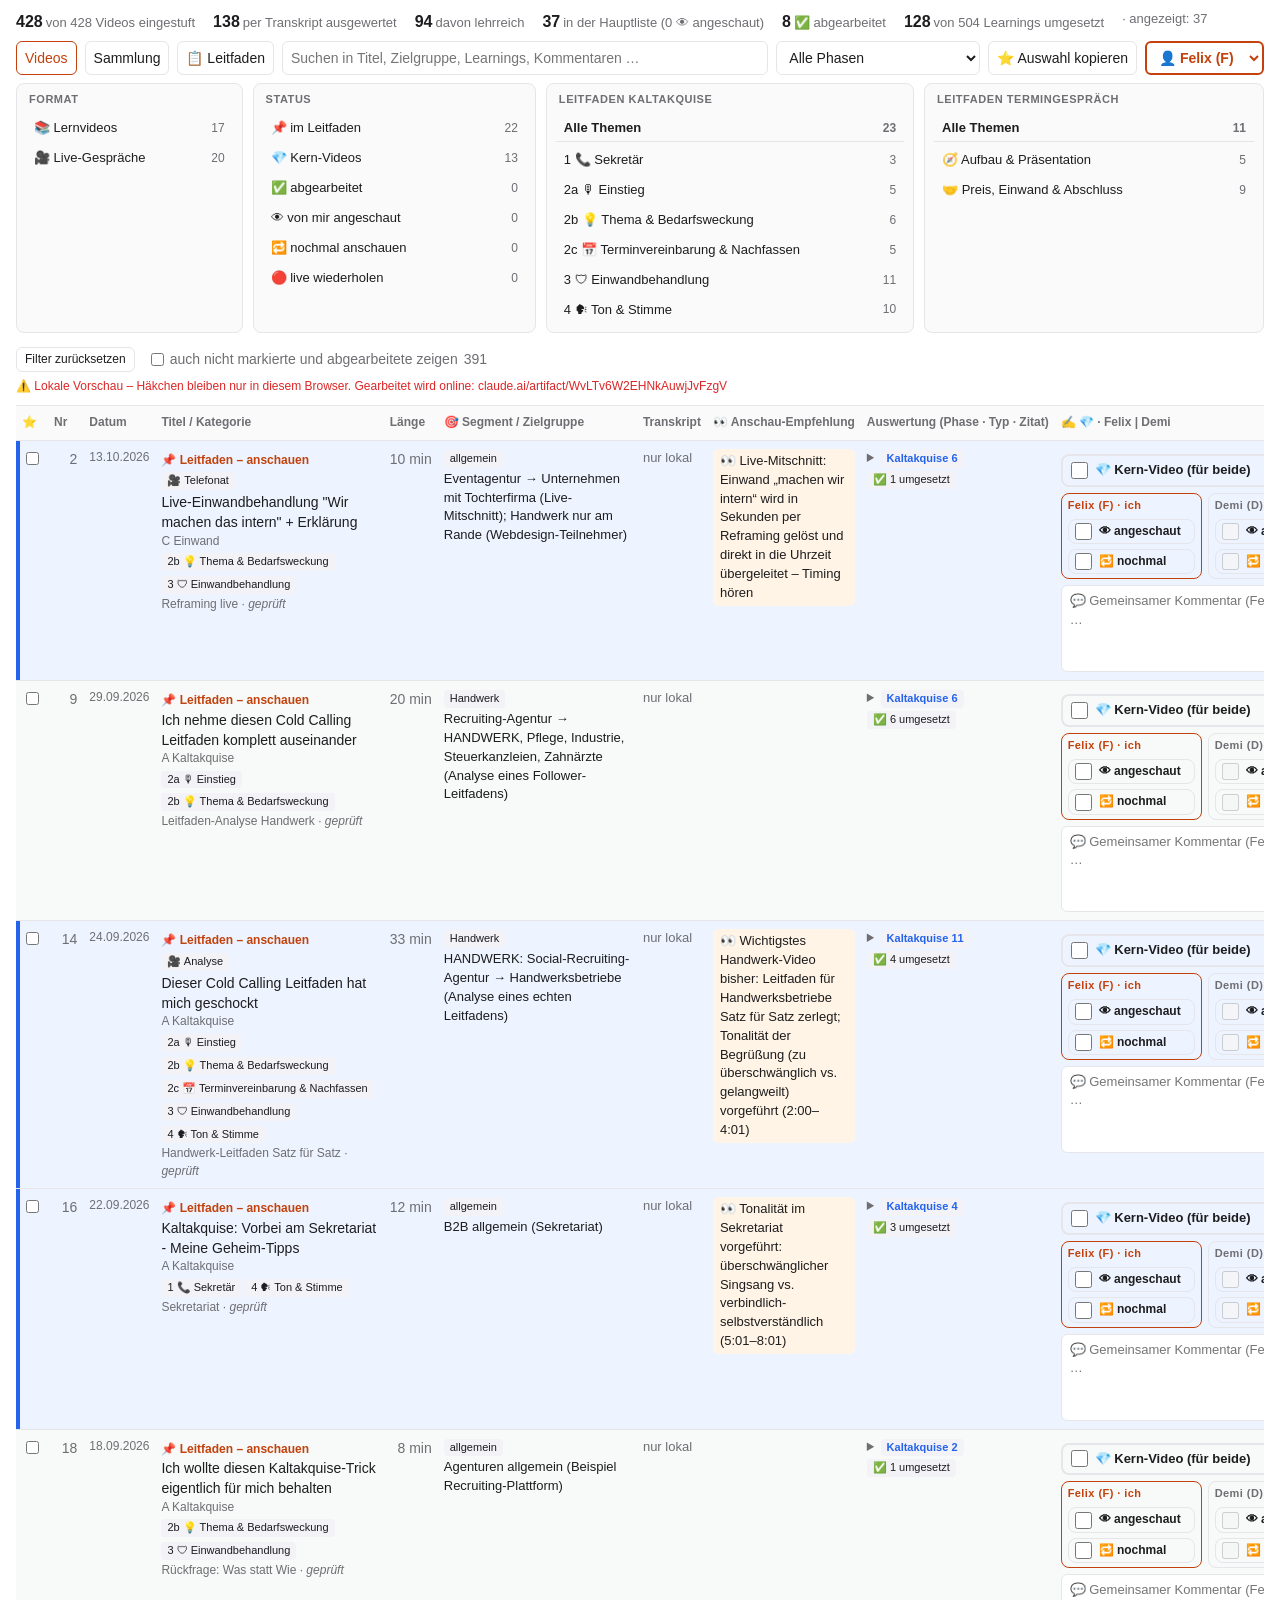
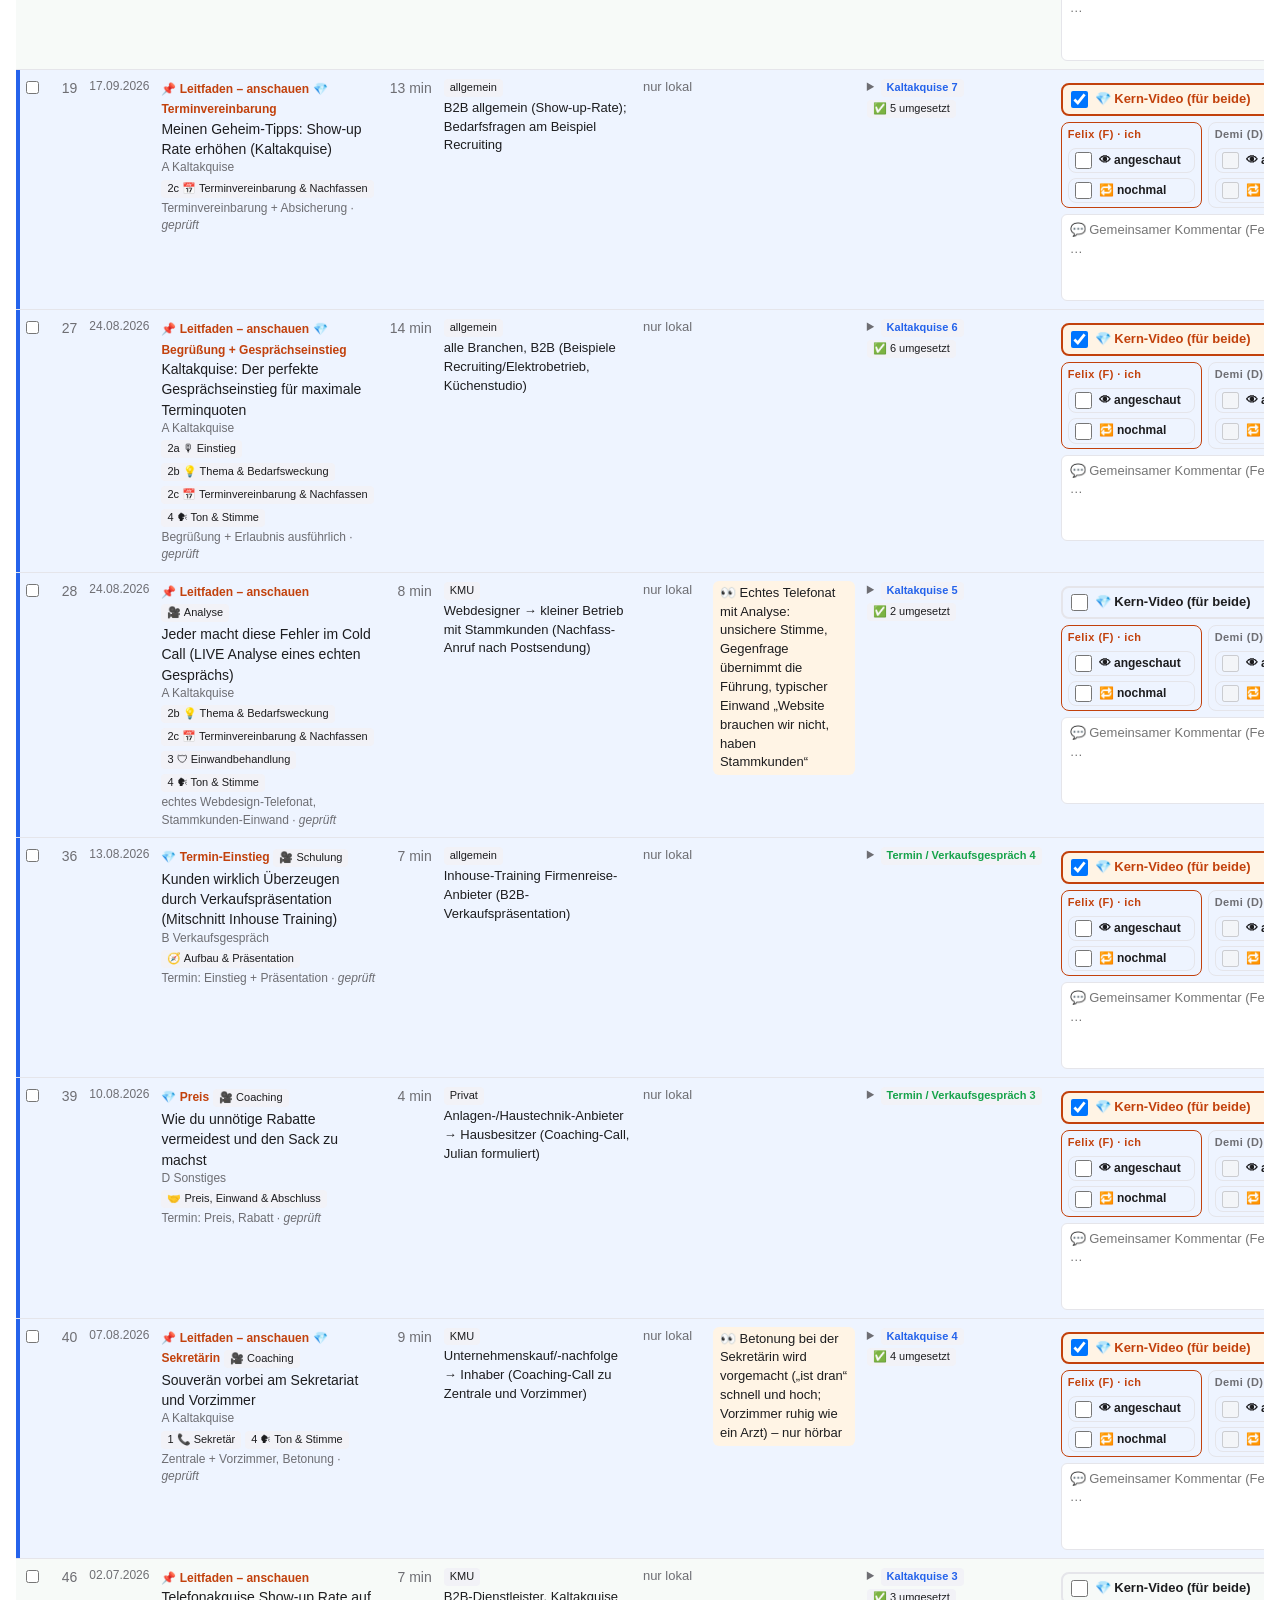
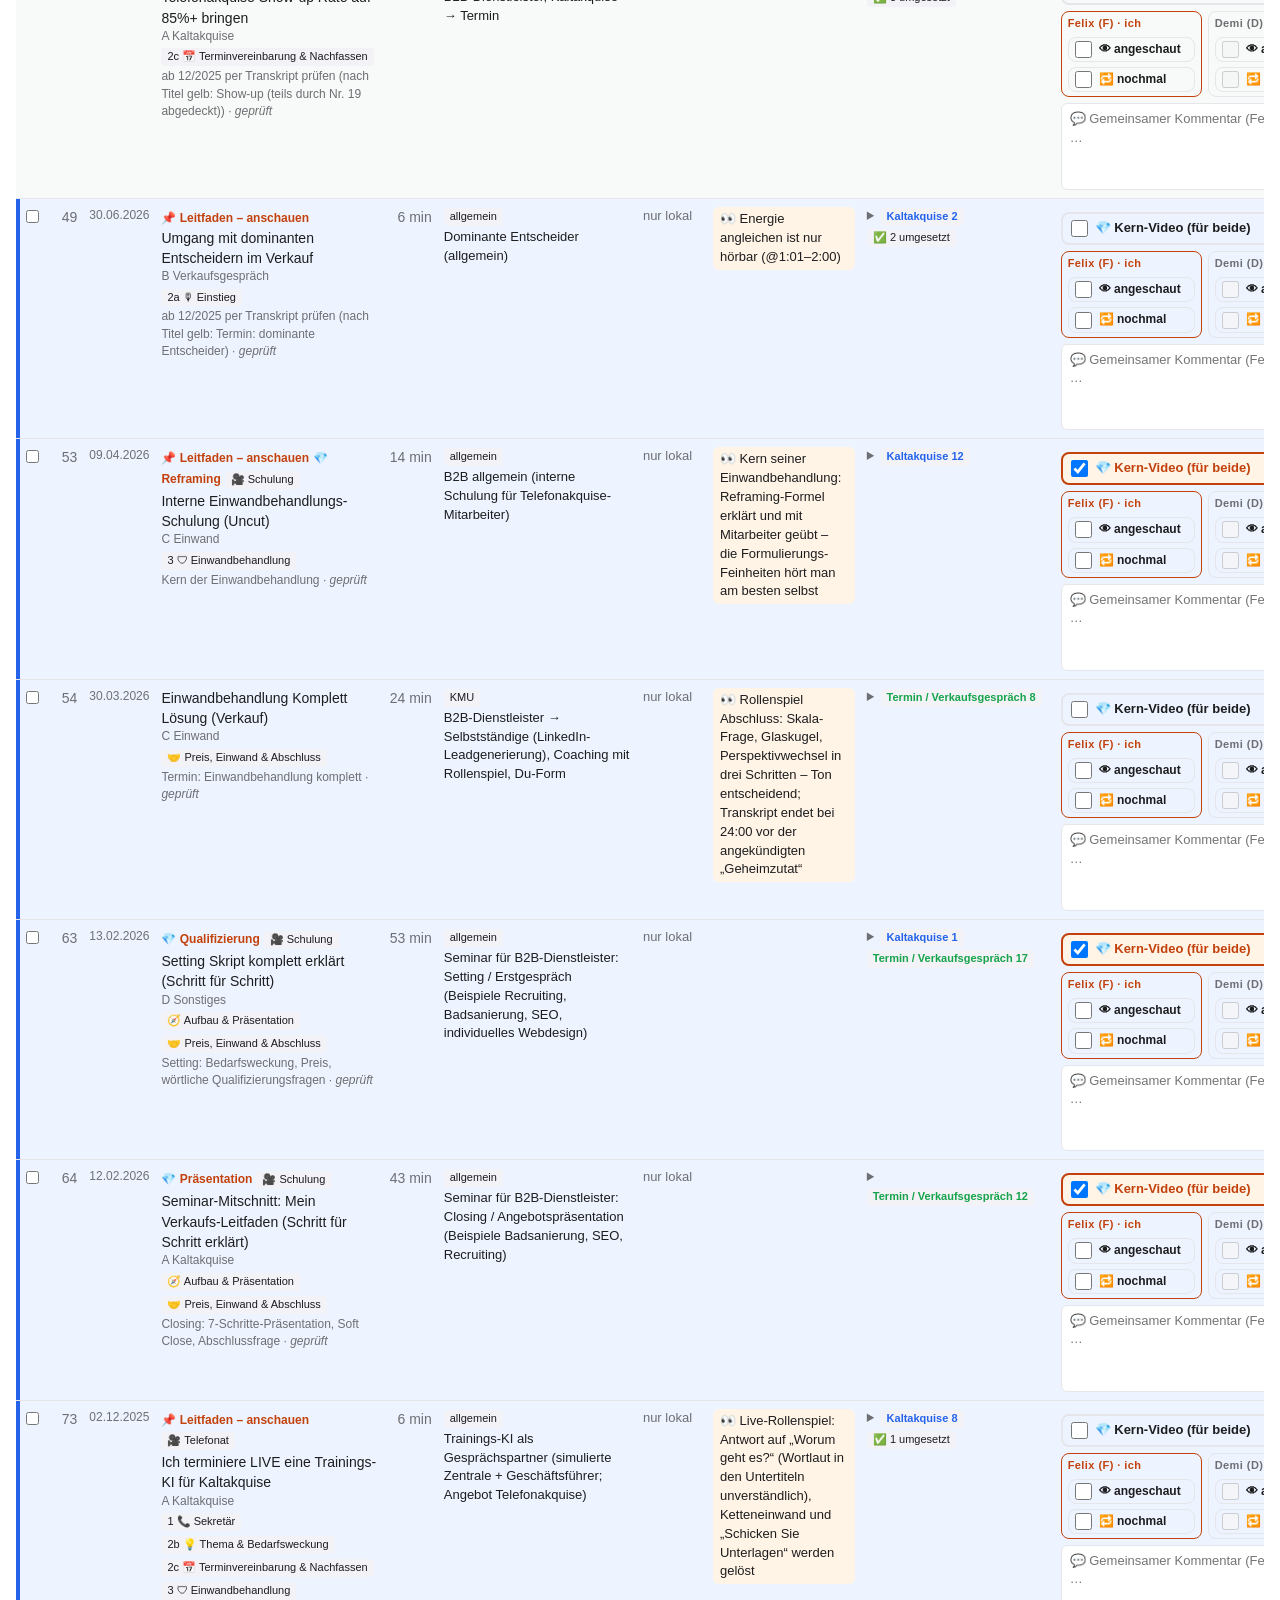
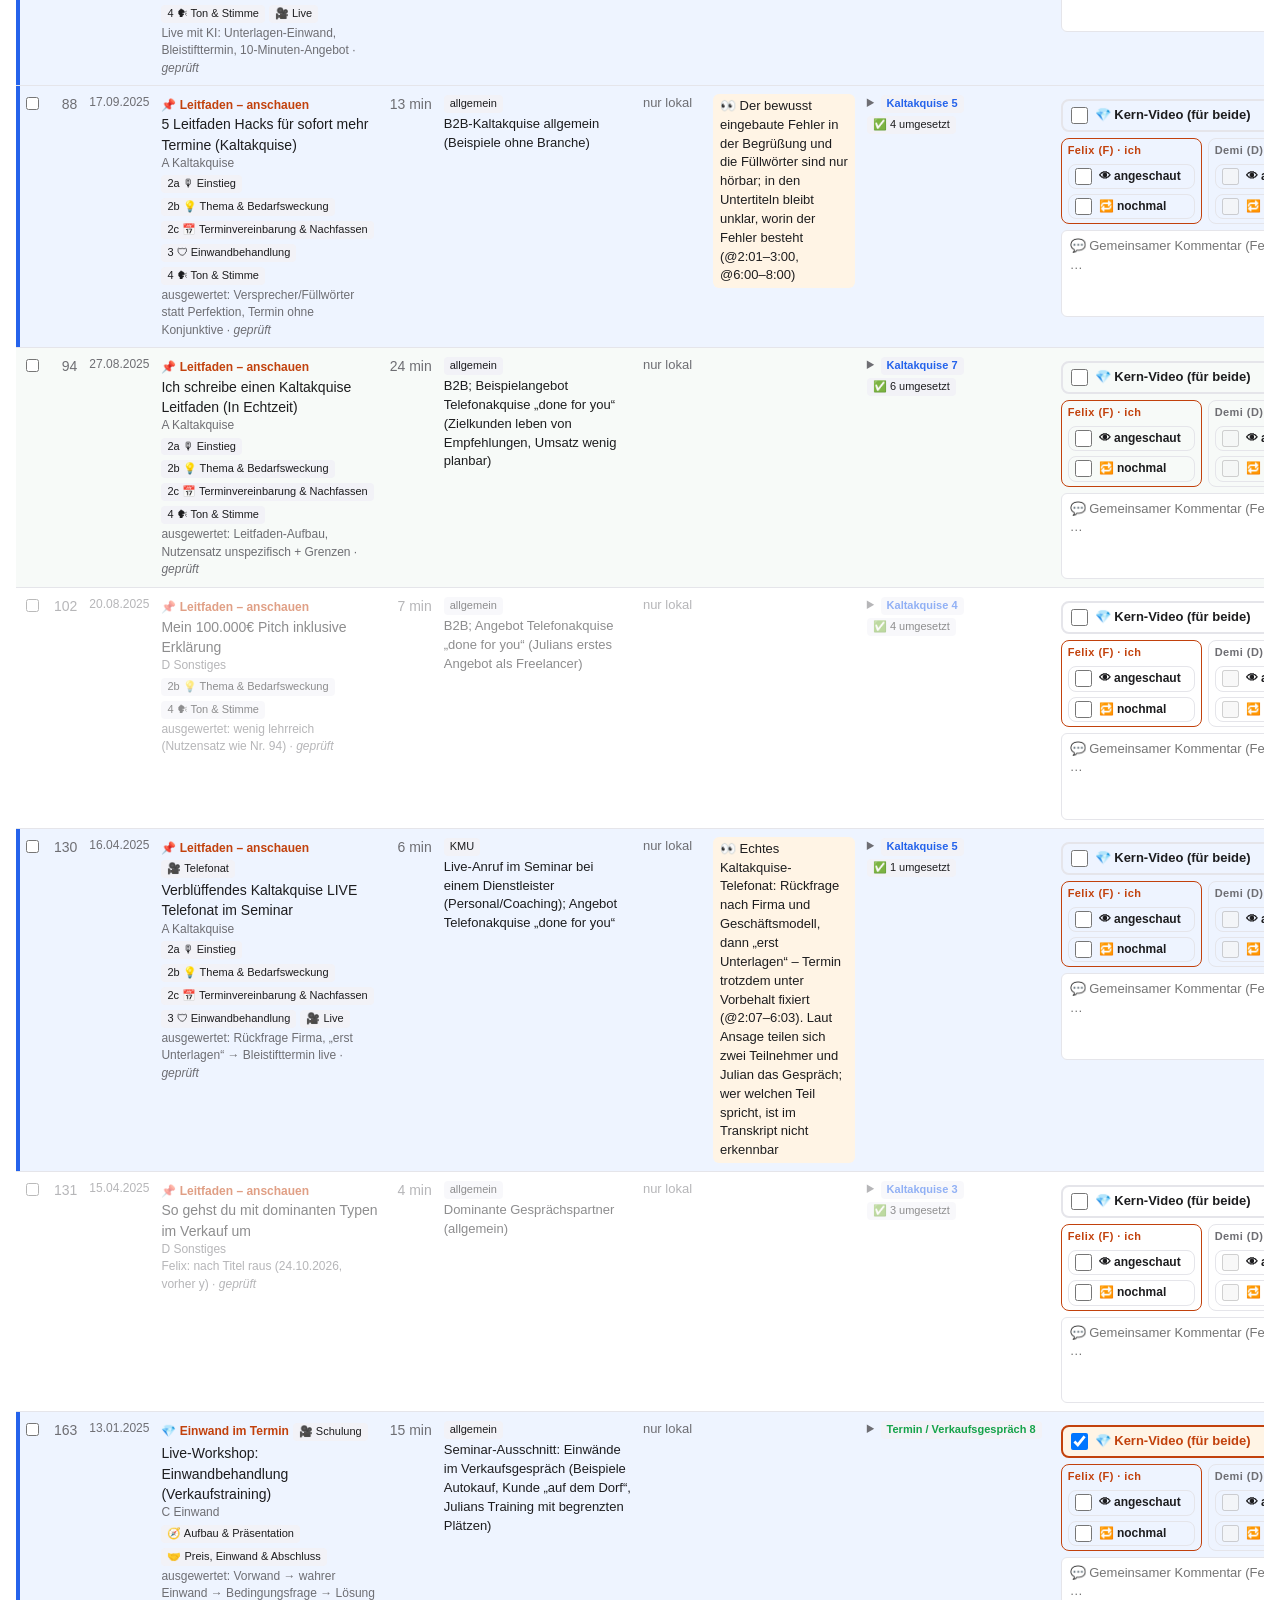
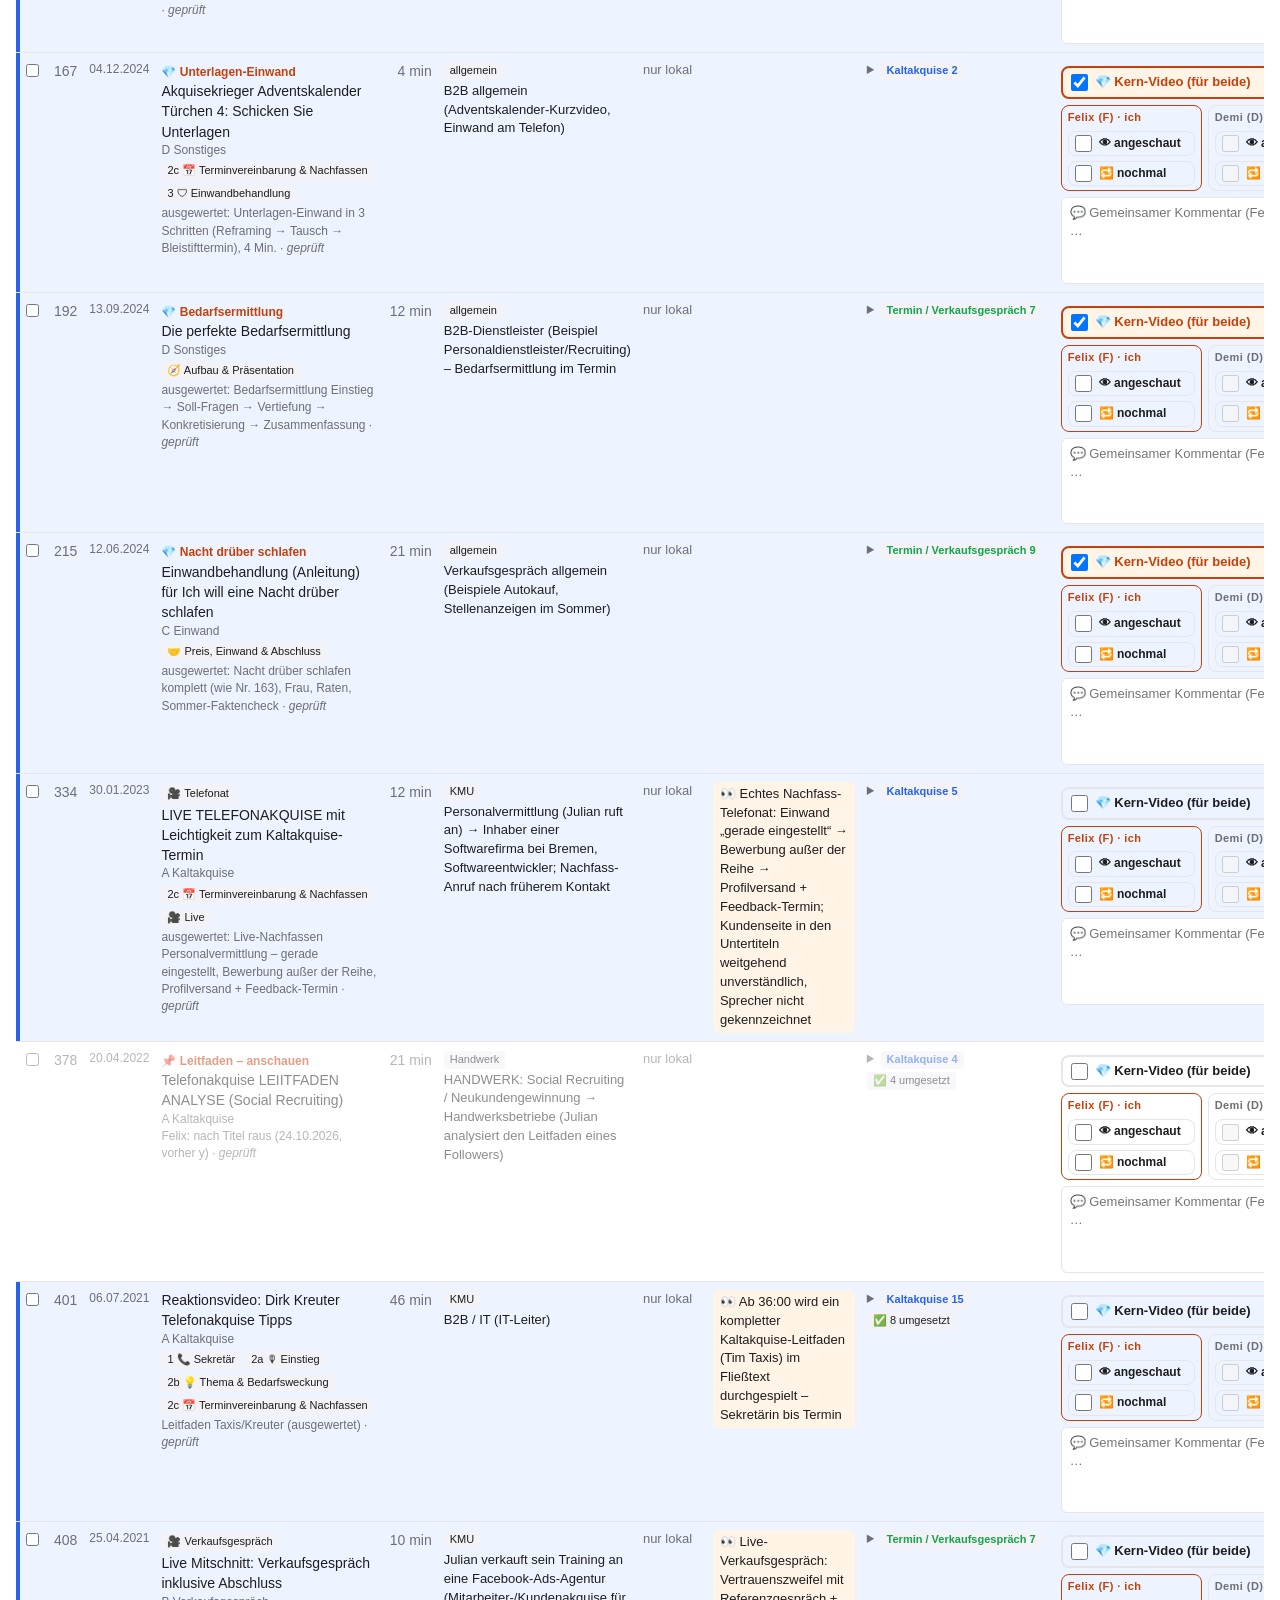
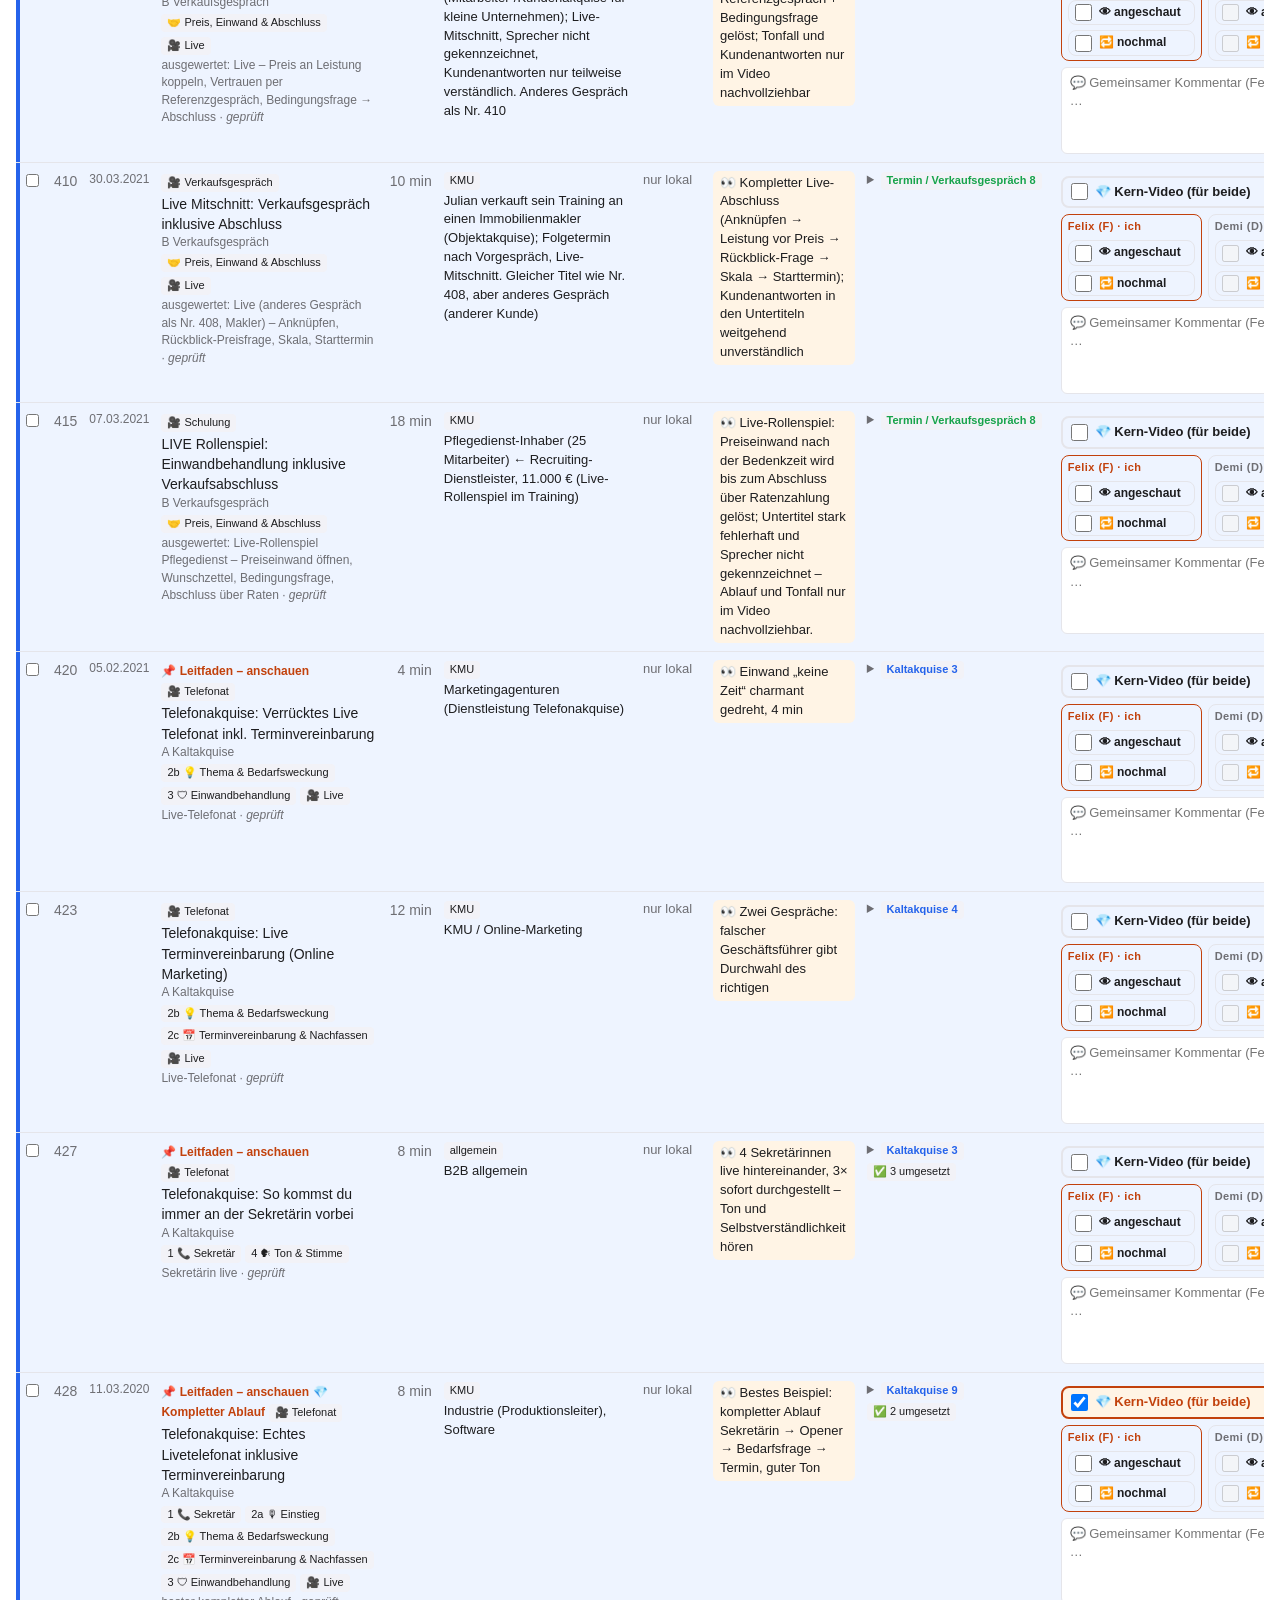
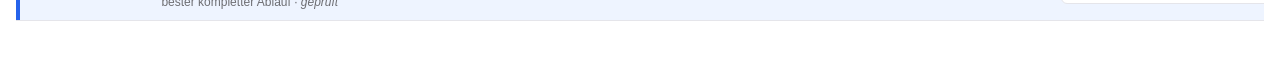
==== sales_learning/mahnken-videos/uebersicht.html @ 72b3187f "feat(sales): closing line after every yes, worst-case with price, number note New closing after the " ====
<!doctype html><html lang=de><meta charset=utf-8><meta name=viewport content="width=device-width,initial-scale=1,viewport-fit=cover">
<title>Mahnken Videos</title><meta name="claude:viewport-fit-sides" content="cover">
<style>
/* Arbeitstabelle: Filterleiste oben (sticky), darunter breite Tabelle mit eigener Scrollfläche */
:root{--bg:#fff;--fg:#1d1d1f;--mut:#6e6e73;--line:#e5e5ea;--acc:#c2410c;--w:#fff4e5;--chip:#f2f2f7;--head:#fafafa;--k:#2563eb;--t:#16a34a;--a:#9333ea;--rg:#16a34a;--rgb:#effaf3;--ry:#d97706;--ryb:#fffaeb;--rr:#dc2626;--rrb:#fdeeee;--rw:#2563eb;--rwb:#eef4ff;--rdb:#f7faf8;--ab:#f6f0fe}
@media(prefers-color-scheme:dark){:root:not([data-theme=light]){--bg:#1c1c1e;--fg:#f2f2f7;--mut:#98989d;--line:#38383a;--acc:#fb923c;--w:#3a2a17;--chip:#2c2c2e;--head:#242426;--k:#60a5fa;--t:#4ade80;--a:#c084fc;--rg:#4ade80;--rgb:#16271d;--ry:#fbbf24;--ryb:#2b2416;--rr:#f87171;--rrb:#2e1a1a;--rw:#60a5fa;--rwb:#172238;--rdb:#202422;--ab:#251a33;color-scheme:dark}}
:root[data-theme=dark]{--bg:#1c1c1e;--fg:#f2f2f7;--mut:#98989d;--line:#38383a;--acc:#fb923c;--w:#3a2a17;--chip:#2c2c2e;--head:#242426;--k:#60a5fa;--t:#4ade80;--a:#c084fc;--rg:#4ade80;--rgb:#16271d;--ry:#fbbf24;--ryb:#2b2416;--rr:#f87171;--rrb:#2e1a1a;--rw:#60a5fa;--rwb:#172238;--rdb:#202422;--ab:#251a33;color-scheme:dark}
*{box-sizing:border-box}
body{background:var(--bg);color:var(--fg);font:14px/1.45 -apple-system,sans-serif;margin:0 auto;padding-block:0 40px;padding-left:max(16px,env(safe-area-inset-left,0px));padding-right:max(16px,env(safe-area-inset-right,0px));max-width:1600px}
body::before{content:"";position:fixed;inset:0 0 auto;height:env(safe-area-inset-top,0px);z-index:10;background:var(--bg)}
.top{position:relative;background:var(--bg);z-index:2;border-bottom:1px solid var(--line);padding:10px 0}
.stats{display:flex;gap:18px;flex-wrap:wrap;margin-bottom:8px;font-size:13px;color:var(--mut)}.stats b{color:var(--fg);font-size:16px;margin-right:3px}
.bar{display:flex;gap:8px;flex-wrap:wrap}
input,select,button,textarea{font:inherit;padding:6px 8px;border:1px solid var(--line);border-radius:6px;background:var(--bg);color:var(--fg)}#q{flex:1;min-width:160px}button{cursor:pointer}button.on{border-color:var(--acc);color:var(--acc)}
:focus-visible{outline:2px solid var(--acc);outline-offset:1px}
.wrap{overflow-x:auto}
table{width:100%;border-collapse:collapse;min-width:1300px}
th{position:sticky;top:0;background:var(--head);text-align:left;font-size:12px;font-weight:600;color:var(--mut);padding:8px 6px;border-bottom:1px solid var(--line);white-space:nowrap}
td{padding:8px 6px;border-bottom:1px solid var(--line);vertical-align:top}
td.n,td.m{color:var(--mut);white-space:nowrap;text-align:right;width:1%;font-variant-numeric:tabular-nums}
td.tit{width:24%}td.tg{width:12%;font-size:13px}td.tr{width:1%;white-space:nowrap;font-size:13px}td.wa{width:14%;font-size:13px}td.ev{font-size:13px}
td.me{width:20%;min-width:300px;font-size:13px}td.me select{width:100%;padding:4px 6px}td.me textarea{width:100%;margin-top:4px;resize:vertical;min-height:32px;font-size:13px}td.me textarea.gcm{display:block;margin-top:6px;min-height:84px;line-height:1.4}.gmeta{font-size:11px;color:var(--mut);margin-top:2px}
.seen{display:flex;gap:6px;align-items:center;margin-top:4px;color:var(--mut)}.seen input{margin:0}
.oth{margin-top:4px;font-size:12px;color:var(--mut)}.oth b{color:var(--fg);font-weight:600}
a{color:var(--fg);text-decoration:none}a:hover{color:var(--acc)}.mut{color:var(--mut)}.tag{font-size:12px;color:var(--mut)}
.wa .y{background:var(--w);border-radius:6px;padding:3px 7px;display:block}.wa .y b{color:var(--acc)}
.chip{display:inline-block;font-size:11px;padding:1px 6px;border-radius:4px;background:var(--chip);color:var(--fg);margin:0 4px 2px 0;white-space:nowrap}
.ph{font-weight:600}.ph.K{color:var(--k)}.ph.T{color:var(--t)}.ph.A{color:var(--a)}
details summary{cursor:pointer;color:var(--mut)}details ul{margin:6px 0 0;padding-left:18px}details li{margin:4px 0}
h2{font-size:16px;margin:22px 0 6px}h3{font-size:13px;color:var(--mut);margin:14px 0 4px;text-transform:uppercase;letter-spacing:.03em}
.it{padding:6px 0;border-bottom:1px solid var(--line)}.it .src{font-size:12px;color:var(--mut)}
tr.rg td{background:var(--rgb)}tr.rg td:first-child{box-shadow:inset 4px 0 var(--rg)}
tr.ry td{background:var(--ryb)}tr.ry td:first-child{box-shadow:inset 4px 0 var(--ry)}
tr.rd td{background:var(--rdb)}tr.rw td{background:var(--rwb)}tr.rw td:first-child{box-shadow:inset 4px 0 var(--rw)}
tr.rl td{background:var(--rrb)}tr.rl td:first-child{box-shadow:inset 4px 0 var(--rr)}.lv{font-size:12px;font-weight:600;color:var(--rr)}
tr.rrot td:not(.me){opacity:.5}tr.rrot td:first-child{box-shadow:inset 4px 0 var(--mut)}
tr.rx td:not(.me){opacity:.5}td.dt{color:var(--mut);white-space:nowrap;font-size:12px;width:1%;font-variant-numeric:tabular-nums}
.gem{font-size:12px;font-weight:600;color:var(--acc)}.why{font-size:12px;color:var(--mut)}
.leg{font-size:12px;color:var(--mut);margin-top:6px;display:flex;gap:14px;flex-wrap:wrap}.leg i{display:inline-block;width:10px;height:10px;border-radius:2px;margin-right:4px;vertical-align:-1px}
.mode{font-size:12px;color:var(--mut)}.mode.err{color:var(--rr)}
.thm{display:flex;gap:6px;flex-wrap:wrap;align-items:center;margin-top:8px}.thm button{padding:3px 8px;font-size:12px}.thm .seen{margin:0 0 0 6px}.lf{font-size:15px;line-height:1.55}.lf h1{font-size:22px;margin:8px 0}.lf h2{font-size:19px;margin:28px 0 6px;padding-top:12px;border-top:1px solid var(--line)}.lf h3{font-size:15px;margin:16px 0 4px;color:var(--mut)}.lf p{margin:4px 0}.lf p.b{margin-left:18px;text-indent:-12px}.lf p.b::before{content:"• "}
.kh{font-size:11px;text-transform:uppercase;letter-spacing:.04em;color:var(--mut)}
/* Leitfaden: gesprochene Sätze (grün) und Details, je Überschrift ein farbiger Block */
.say{border-left:3px solid var(--t);background:var(--rgb);padding:6px 12px;margin:8px 0;border-radius:0 6px 6px 0}.say .kh{color:var(--t)}
.kd{margin:10px 0 6px;font-size:14px;display:grid;grid-template-columns:repeat(3,minmax(0,1fr));gap:8px;align-items:start}
.ew{margin:36px 0 8px;padding-top:12px;border-top:1px solid var(--line)}
.ew .ewf{background:var(--rwb);border-left:3px solid var(--rw);border-radius:0 6px 6px 0;padding:6px 12px;margin:8px 0 12px;font-size:14px}
.ew .ewf p{margin:2px 0}.ew .ewf.ewend{margin:12px 0}.ew .ewf p.ewv{margin-left:22px;font-size:13px}.ew .ewf p.ewv.l{margin-left:44px;margin-top:0}
.ewg{display:grid;grid-template-columns:minmax(0,.75fr) 150px minmax(0,2.4fr);gap:0;font-size:14px}
.ewg>.eh{font-size:12px;text-transform:uppercase;letter-spacing:.04em;color:var(--mut);padding:4px 8px;border-bottom:1px solid var(--line)}
.ewg>.c{padding:5px 8px;border-bottom:1px solid var(--line);min-width:0}
.ewg .ews span{display:inline-block;background:var(--chip);border-radius:12px;padding:2px 9px;margin:2px 3px 2px 0;font-size:13px}
.ewg .ewk{display:flex;align-items:center;gap:6px;font-weight:600;color:var(--acc)}
.ewg .ewk::before,.ewg .ewk::after{content:"→";color:var(--mut);font-weight:400}
.ewg .ewk small{display:block;font-weight:400;font-size:11px;color:var(--mut)}.ewg .ewk small.op{color:var(--ry)}
.ewg .ewa p{margin:2px 0}
.ewg .ewa .q{font-size:12px;color:var(--mut);display:flex;flex-wrap:wrap;gap:2px 12px;align-items:baseline}.ewg .ewa .q details{flex-basis:100%}.ewg .ewa .q details[open]{color:var(--fg);font-size:13px}.ewg details summary{cursor:pointer}.ewg .ews details div{margin:2px 0 0 12px;font-size:13px}.ewg .more{font-size:11px;color:var(--mut);background:var(--chip);border-radius:8px;padding:0 6px}.ewg .ewa .q details:not([open]){flex-basis:auto}
.ewg .ex{background:var(--ryb)}
.ew .ewn{display:grid;grid-template-columns:repeat(3,minmax(0,1fr));gap:8px;margin-top:12px;font-size:14px}
@media(max-width:900px){.ewg{grid-template-columns:1fr}.ewg>.eh{display:none}.ewg .ewk::before{content:none}.ewg>.c{border-bottom:0;padding:4px 8px}.ewg .ewa{border-bottom:1px solid var(--line)!important;padding-bottom:10px}.ew .ewn{grid-template-columns:1fr}}
.ewl{font-size:14px;margin-top:6px}
.ewgr{display:grid;grid-template-columns:minmax(0,.75fr) 150px minmax(0,2.4fr);gap:0 10px;align-items:start}
.ewhd{font-size:12px;text-transform:uppercase;letter-spacing:.04em;color:var(--mut);padding:4px 8px;border-bottom:1px solid var(--line)}
.ewgp{font-size:12px;font-weight:700;text-transform:uppercase;letter-spacing:.04em;color:var(--mut);padding:8px 8px 2px}
.ewsep{border-top:2px solid var(--rr);margin-top:-1px;padding-top:8px}details.ewr:has(+.ewsep){border-bottom:0}
details.ewr{border-bottom:1px solid var(--line)}
details.ewr>summary{list-style:none;cursor:pointer;padding:6px 8px}
details.ewr>summary::-webkit-details-marker{display:none}
details.ewr>summary .ewk::before{content:"▸ ";color:var(--mut);font-weight:400}details.ewr[open]>summary .ewk::before{content:"▾ "}.ewl .ews .sl{display:block;font-size:13px;line-height:1.35;color:var(--fg)}
details.ewr[open]{background:var(--head)}
.ewl .ewk{font-weight:600;color:var(--acc)}.ewl .ewk small{display:block;font-weight:400;font-size:11px;color:var(--mut)}.ewl .ewk small.op{color:var(--ry)}.ewl .ewk small.lv{color:var(--k)}
.ewl .more{font-size:11px;color:var(--mut);background:var(--chip);border-radius:8px;padding:0 6px}
.ewb{padding:0 8px 8px;font-size:13px}.ewb .ews div{margin:2px 0 0 14px}.ewb p{margin:3px 0}.ewb .q{font-size:12px;color:var(--mut)}.ewb .lvp{color:var(--fg)}
.ew .ewr{border-bottom:1px solid var(--line);padding:6px 8px;cursor:pointer}.ew .ewr:hover{background:var(--head)}.ew .ewr.open{background:var(--head)}
.ew .ewr:has(+.ewsep){border-bottom:0}
.ew .xs,.ew .xz,.ew .xq{display:none}.ew .ewl .ews .sl.xs{display:none}
.ew.t-sag .ewl .ews .sl.xs,.ew .ewl .ewr.open .ews .sl.xs{display:block}.ew.t-sag .ms,.ew .ewr.open .ms{display:none}
.ew .ewl .ews{counter-reset:s}.ew.t-sag .ewl .ews .sl::before,.ew .ewl .ewr.open .ews .sl::before{counter-increment:s;content:counter(s) ". ";color:var(--mut)}
.ew .ewl .ewa .xz,.ew .ewl .ewa .xz b{color:var(--mut)}
.ew.t-z .xz,.ew .ewr.open .xz{display:block}
.ew.t-q .xq,.ew .ewr.open .xq{display:block}
.ewl .ewk small.cnt{color:var(--mut)}.ew.t-z .ewk small.cnt{display:none}
.ewtool button.on{border-color:var(--acc);color:var(--acc)}
.ewl .ewa .sub{display:block;margin:0 0 4px}.ewl .ewa .nt{color:#8b6f47;font-size:13px;margin:2px 0}@media(prefers-color-scheme:dark){:root:not([data-theme=light]) .ewl .ewa .nt{color:#c8a77a}}:root[data-theme=dark] .ewl .ewa .nt{color:#c8a77a}.ewl .ewa .st{margin:0 0 4px}.ewl .ewa .stn{display:inline-block;min-width:18px;text-align:center;font-size:11px;font-weight:700;background:var(--bg);color:var(--fg);border:1px solid var(--line);border-radius:9px;padding:0 5px}.ewl .ewk .cat{display:inline-block;font-size:11px;font-weight:600;color:var(--rw);background:var(--rwb);border-radius:8px;padding:0 6px;margin-left:2px}.ewl .ewa .sub i{color:var(--mut)}.ewtool{margin:4px 0}.ewtool button{font-size:13px;padding:3px 10px}
@media(max-width:900px){.ewgr{grid-template-columns:1fr}.ewhd{display:none}}
.kcol{display:flex;flex-direction:column;gap:8px;min-width:0}.kd .ks{margin:0}
@media(max-width:900px){.kd{grid-template-columns:1fr}}
.ks{--c:var(--mut);--cb:var(--head);border-left:3px solid var(--c);background:var(--cb);padding:4px 12px 6px;margin:6px 0;border-radius:0 6px 6px 0}
.ks h4{margin:4px 0 2px;font-size:12px;text-transform:uppercase;letter-spacing:.04em;color:var(--c)}
.ks.kp{--c:var(--fg)}.ks.mini{--c:var(--ry);--cb:var(--ryb)}.ks.ton{--c:var(--a);--cb:var(--ab)}.ks.alt{--c:var(--rw);--cb:var(--rwb)}
.lf p.dl{margin:4px 0 8px}.lf p.dl a{display:inline-block;padding:6px 12px;border:2px solid var(--acc);border-radius:8px;color:var(--acc);font-weight:600}
.pdfbox canvas{display:block;width:100%;height:auto;margin:8px 0;border:1px solid var(--line);border-radius:6px;background:#fff}.lf p.dl button{border:2px solid var(--acc);color:var(--acc);font-weight:600}
.lf p.no{background:var(--rrb);border-radius:4px;padding:2px 6px;margin-left:0;text-indent:0}.lf p.no::before{content:none}
.ib{border:0;background:none;padding:0 3px;font-size:12px;color:var(--mut);opacity:.75}.ib:hover{opacity:1}li.dl{opacity:.5}li.dl .tx{text-decoration:line-through}.edf{margin:4px 0}.edf textarea{width:100%;min-height:60px}.edf>*{margin-right:4px}.edf select,.edf input{padding:3px 6px}
.it.du{opacity:.55}details.uu{margin:6px 0 0 4px;opacity:.6}details.uu summary{font-size:12px}.uk{white-space:nowrap}.uk input{vertical-align:-2px}
.fd{display:grid;grid-template-columns:1fr 1fr;gap:6px;margin-top:6px}.fd .pc{min-width:0;border:1px solid var(--line);border-radius:8px;padding:4px 6px}.fd .pc.own{border-color:var(--acc)}
.fd .pn{font-size:11px;font-weight:700;letter-spacing:.04em;color:var(--mut)}.fd .pc.own .pn{color:var(--acc)}.fd .pk{font-size:12px;padding:3px 6px;border-width:1px}.fd .pk:has(input:disabled){cursor:default}.fd .cm{margin-top:4px;padding:4px 6px;border-radius:6px;background:var(--chip);font-size:12px;white-space:pre-wrap;overflow-wrap:anywhere}.fd .cm.leer{background:none;color:var(--mut);padding:2px 0}.fd select{width:100%;padding:3px 4px;font-size:12px;margin-bottom:3px}.fd .pk.ro{font-weight:400;color:var(--mut);margin:0 0 3px}
#ich{margin-left:auto;border:2px solid var(--acc);color:var(--acc);font-weight:600}
.pk{display:flex;gap:7px;align-items:center;margin-top:5px;padding:5px 8px;border:2px solid var(--line);border-radius:8px;font-size:13px;font-weight:600;cursor:pointer}.pk input{width:17px;height:17px;margin:0;flex:none}
.pw:has(input:checked){border-color:var(--rg);background:var(--rgb);color:var(--rg)}.pa:has(input:checked){border-color:var(--rw);background:var(--rwb);color:var(--rw)}.pg:has(input:checked){border-color:var(--acc);background:var(--w);color:var(--acc)}
.fg{display:grid;grid-template-columns:minmax(150px,.8fr) minmax(190px,1fr) minmax(250px,1.3fr) minmax(230px,1.2fr);gap:10px;width:100%;align-items:stretch}
.fc{display:flex;flex-direction:column;gap:3px;background:var(--head);border:1px solid var(--line);border-radius:8px;padding:8px}
.fh{font-size:11px;font-weight:600;text-transform:uppercase;letter-spacing:.05em;color:var(--mut);padding:0 4px 4px}
.thm .fb{display:flex;justify-content:space-between;align-items:center;gap:8px;width:100%;padding:4px 8px;font-size:13px;line-height:1.3;text-align:left;border:1px solid transparent;background:transparent;border-radius:5px}
.thm .fb:hover{background:var(--chip)}.thm .fb.on{background:var(--w);border-color:var(--acc);color:var(--acc);font-weight:600}
.thm .fb.fa{font-weight:600;border-bottom:1px solid var(--line);border-radius:5px 5px 0 0;margin-bottom:2px}
.fn{font-size:12px;color:var(--mut);font-variant-numeric:tabular-nums}.fb.on .fn{color:var(--acc)}
.fx{display:flex;gap:10px;align-items:center;flex-wrap:wrap;width:100%;margin-top:8px}
@media(max-width:800px){.fg{grid-template-columns:1fr 1fr}}
.thm .sep{width:1px;height:18px;background:var(--line);margin:0 4px}
</style>
<div class=top>
 <div class=stats id=stats></div>
 <div class=bar>
  <button id=v1 class=on>Videos</button><button id=v2>Sammlung</button><button id=v3>📋 Leitfaden</button>
  <input id=q placeholder="Suchen in Titel, Zielgruppe, Learnings, Kommentaren …">
  <select id=f aria-label="Status"><option value="">Alle Bewertungen</option><option value=d>✓ ausgewertet, lehrreich</option><option value=x>⚪ nicht relevant</option><option value=l>🔴 live wiederholen</option><option value=rot>⛔ gesehen, unbrauchbar</option><option value=g>🟢 noch auswerten</option><option value=y>🟡 vielleicht</option><option value=open>☐ noch nicht ausgewertet</option></select>
  <select id=ph aria-label="Phase"><option value="">Alle Phasen</option><option value=K>Kaltakquise</option><option value=T>Termin / Verkaufsgespräch</option><option value=A>Andere Verkaufsform</option></select>
  <button id=cp>⭐ Auswahl kopieren</button>
  <select id=ich aria-label="Ich bin" title="Wer bewertet gerade? (kein Login, nur Zuordnung)"><option value=F>👤 Felix (F)</option><option value=D>👤 Demi (D)</option></select>
 </div>
 <div class=thm id=thm aria-label="Themen (mehrere wählbar)"></div>
 <div class=leg><span class=mode id=mode>Bewertungen werden geladen …</span></div>
</div>
<div id=out></div>
<script src="videos.js"></script><script src="notes.js"></script><script src="dates.js"></script><script src="auswahl.js"></script><script src="leitfaden.js"></script><script src="kern.js"></script><script src="einwaende.js"></script>
<script>
const D=window.VIDEOS,N=window.NOTES||{},DT=window.DATES||{},AW=window.AUSWAHL||{},$=id=>document.getElementById(id);
const LOCAL=location.protocol=='file:';
/* Leitfaden: Quelle ist sales_learning/leitfaden.docx, exportiert per leitfaden_export.py; dort verlinkte Videos sind 📌 */
/* Details je Abschnitt aus kern.js; Videos aus Leitfaden und Details sind 📌 */
const KR=window.KERN||{},LFH=window.LEITFADEN||'',LF=new Set([...(LFH+Object.values(KR).map(k=>k.html).join('')+JSON.stringify(window.EINWAENDE||{})).matchAll(/youtu\.be\/([\w-]{11})/g)].map(m=>m[1]));
const fdt=s=>s?s.slice(8,10)+'.'+s.slice(5,7)+'.'+s.slice(0,4):'';
const since=m=>{const d=new Date();d.setMonth(d.getMonth()-m);return d.toISOString().slice(0,10)};
const PH={K:'Kaltakquise',T:'Termin / Verkaufsgespräch',A:'Andere Verkaufsform'};
const TY0=['Sekretärin','Opener','Bedarfsfrage','Rückfrage','Einwand','Terminvereinbarung','Gesprächseinstieg','Präsentation','Preis','Abschluss','Verkaufsgespräch','Nachfassen','Leitfaden','Prinzip','Organisation'];
const TY=[...TY0,...new Set(Object.values(N).flatMap(n=>(n.items||[]).map(i=>i.y)).filter(y=>!TY0.includes(y)))];
/* Auswahl je Video: blau = Anhör-Liste; rot (l) = starkes Live-Telefonat, ein zweites Mal ansehen (Betonung, Tonfall, Timing); 🟡/⚪ nehmen ein Video aus der Liste.
   g/rot nur noch sichtbar, wo schon gesetzt; rot = altes „gesehen, unbrauchbar“ (grau, ⛔) – Schlüssel bleibt, damit gespeicherte Werte ihre Bedeutung behalten */
const RV=[['','Vorschlag übernehmen'],['w','🔵 anhören (blaue Liste)'],['l','🔴 live wiederholen'],['y','🟡 raus: vielleicht'],['x','⚪ raus: wertlos'],['g','🟢 relevant',1],['rot','⛔ gesehen, unbrauchbar',1]];
let S={},view='videos';try{S=JSON.parse(localStorage.getItem('s')||'{}');view=localStorage.getItem('v')||'videos'}catch(e){}
const save=()=>{try{localStorage.setItem('s',JSON.stringify(S));localStorage.setItem('v',view)}catch(e){}};
const esc=s=>String(s??'').replace(/&/g,'&amp;').replace(/</g,'&lt;').replace(/"/g,'&quot;');
const sec=t=>{const[a,b]=String(t||'0:0').split(':').map(Number);return a*60+(b||0)};
const link=(id,t)=>`https://youtu.be/${id}${t?'?t='+sec(t):''}`;
const items=(id,ph)=>{return(N[id]?.items||[]).filter(i=>!ph||i.p==ph)};
/* Umgesetzt = im Leitfaden verarbeitet: Feld u in notes.js (Agent) oder Häkchen in der Sammlung (je Person, mine.u) */
const isU=(id,k)=>!!N[id]?.items?.[k]?.u||WHO.some(w=>(colOf(w)?.[id]?.u||[]).includes(k));
const done=d=>{const I=N[d.id]?.items||[];return I.length>0&&I.every((_,k)=>isU(d.id,k))};
/* Video-IDs in Learning-Texten als „Nr. X“ zeigen */
const NR=Object.fromEntries(D.map(d=>[d.id,d.n])),nx=t=>esc(t).replace(/[\w-]{11}/g,m=>NR[m]?'Nr.&nbsp;'+NR[m]:m);
/* Bearbeiten-Overlay: mine[id].ed = {"<index>":{x}|{del:true}}, mine[id].add = [{p,y,t,x}]; Originale in notes.js bleiben unberührt. Zustand: offene <details>, Bearbeitung, Entwürfe */
let OPEN=new Set(),EDK=null,DR=null,ADD=null,AF={};
const ME=()=>ST.who,srcs=()=>[...WHO.filter(w=>w!=ST.who).map(w=>[w,colOf(w)||{}]),[ST.who,ST.mine]];
const who=u=>u==ME()?'':' · '+PN[u];
/* Wirksame Änderung je Learning: alle Personen, eigene zuletzt */
const ovr=(id,k)=>{let o=null;for(const[u,v]of srcs()){const e=v[id]?.ed?.[k];if(e)o={...e,u}}return o};
const adds=id=>srcs().flatMap(([u,v])=>(v[id]?.add||[]).map((a,j)=>({...a,u,j})));
const lis=(id,ph)=>{const L=(N[id]?.items||[]).map((o,k)=>{const ov=ovr(id,k);return{i:ov?.x!=null?{...o,x:ov.x}:o,k,ov}});adds(id).forEach(a=>L.push({i:a,k:-1,a}));return L.filter(e=>!ph||e.i.p==ph)};
const chg=e=>e.a?`<span class=chip>➕ neu${who(e.a.u)}</span>`:e.ov?.del?`<span class=chip>🗑 gelöscht${who(e.ov.u)}</span>`:e.ov?.x!=null?`<span class=chip>✏️ geändert${who(e.ov.u)}</span>`:'';
const li=(id,e)=>{const{i,k,ov,a}=e,key=id+'|'+k,dl=!!ov?.del,own=(ov?.u??a?.u)==ME(),o=ST.mine[id]?.ed?.[k];
 const bt=a?(own?`<button class=ib data-deladd="${id}|${a.j}" title="entfernen">🗑</button>`:''):dl?(own?`<button class=ib data-undo="${key}">↩ wiederherstellen</button>`:''):`<button class=ib data-ed="${key}" title="bearbeiten">✏️</button><button class=ib data-del="${key}" title="löschen">🗑</button>`;
 const f=!a&&EDK==key?`<div class=edf><textarea data-edt=1 rows=3>${esc(DR??i.x)}</textarea><button data-save="${key}">Speichern</button><button data-cancel>Abbrechen</button>${o?`<button data-orig="${key}">↩ Original</button>`:''}</div>`:'';
 return `<li${dl?' class=dl':''}><span class="chip ph ${i.p}">${i.p}</span><span class=chip>${esc(i.y)}${i.e?': '+esc(i.e):''}</span>${chg(e)}<span class=tx>${nx(i.x)}</span>${i.s?' <i class=mut>(sinngemäß)</i>':''} <a href="${link(id,i.t)}" target=_blank>▶${i.t?'&nbsp;'+esc(i.t):''}</a> ${bt}${f}</li>`};
/* Formular „Learning hinzufügen“ */
const addf=id=>{const g=AF,sel=(n,L,v)=>`<select data-af=${n}>${L.map(([val,lab])=>`<option value="${esc(val)}"${val==v?' selected':''}>${esc(lab)}</option>`).join('')}</select>`;
 return `<div class=edf>${sel('p',Object.keys(PH).map(k=>[k,k+' '+PH[k]]),g.p||'K')} ${sel('y',TY0.map(y=>[y,y]),g.y||'Prinzip')} <input data-af=t placeholder="m:ss" size=6 value="${esc(g.t||'')}"><br><textarea data-af=x rows=3 placeholder="Learning-Text">${esc(g.x||'')}</textarea><br><button data-addsave="${id}">Speichern</button><button data-cancel>Abbrechen</button></div>`};

/* Bewertungen je Person: F = Felix, D = Demi – Auswahl oben rechts, kein Login (nur Zuordnung).
   Online: Dokument notizen/F bzw. notizen/D = {videos:{<id>:{r,seen,again,text,k,u,ed,add}}}; lokal: localStorage bew_F / bew_D.
   mine = Notizen der gewählten Person (editierbar), all = beide Personen (online). Jeder sieht die Spalte des anderen. */
const WHO=['F','D'],PN={F:'Felix',D:'Demi'};
let ICH='';try{ICH=localStorage.getItem('ich')||''}catch(e){}
const ST={mine:{},all:{},kern:{},who:WHO.includes(ICH)?ICH:'F',db:null,online:false,inflight:0,deferred:false};
/* Kern-Video je Person: Feld k ('y'/'n') > Vorschlag aus auswahl.js. Filter und 💎-Abzeichen nutzen die gewählte Person */
/* 💎 Kern-Video gilt für beide: Collection kern (Dokument je Video, Feld g) > Vorschlag aus auswahl.js */
const isKern=id=>{const k=ST.kern[id];return k&&'g' in k?!!k.g:!!AW[id]?.gem};
const gemOf=id=>isKern(id)?(AW[id]?.gem||'Kern-Video'):'';
const colOf=w=>w==ST.who?ST.mine:ST.online?(ST.all[w]||null):lsGet(w);
/* Wirksame Farbe: Relevanz der gewählten Person (Feld r) > ausgewertet (Anhör-Liste oder erledigt) > Vorschlag aus auswahl.js */
const eff=id=>(N[id]?(N[id].watch||gemOf(id)?'w':AW[id]?.r=='x'?'x':'d'):AW[id]?.r||'');
const cmText=id=>gCm(id);
/* lokal je Person ein Eintrag; das alte gemeinsame 'bew' (vor der Trennung, alles von Felix) gilt als F */
function lsGet(w){try{const s=localStorage.getItem('bew_'+w);if(s)return JSON.parse(s);if(w!='F')return{};
 const o=JSON.parse(localStorage.getItem('bew')||'{}'),m=o.mine||{};
 for(const[id,k]of Object.entries(o.kern||{}))if(!m[id]?.k)m[id]={...m[id],k:k.g?'y':'n'};
 for(const[id,v]of Object.entries(o.ov||{}))m[id]={...m[id],r:v.r};return m}catch(e){return{}}}
function lsLoad(){ST.mine=lsGet(ST.who);try{ST.kern=JSON.parse(localStorage.getItem('kern2')||'null')||Object.fromEntries(Object.entries(lsGet('F')).filter(([,v])=>v.k).map(([id,v])=>[id,{g:v.k=='y'}]))}catch(e){}}
function lsSave(){try{localStorage.setItem('bew_'+ST.who,JSON.stringify(ST.mine))}catch(e){}}
function mode(t,err){const m=$('mode');m.textContent=t;m.classList.toggle('err',!!err)}
function queue(fn){ST.inflight++;ST.chain=(ST.chain||Promise.resolve()).then(fn).catch(e=>mode(e?.code=='invalid_argument'?'Keine Schreibrechte – Zugriff als Mitwirkender oder Bearbeiter nötig':'Speichern fehlgeschlagen ('+(e?.code||'Fehler')+')',true)).finally(()=>ST.inflight--)}
function setOv(id,r){setMine(id,{r:r||undefined})}
function putShared(id,doc){if(Object.keys(doc).length)ST.kern[id]=doc;else delete ST.kern[id];
 if(!ST.online){try{localStorage.setItem('kern2',JSON.stringify(ST.kern))}catch(e){};return}
 const ref=ST.db.collection('kern').doc(id);queue(()=>Object.keys(doc).length?ref.set(doc):ref.delete())}
function setKern(id,on){const doc={...(ST.kern[id]||{})};if(on===!!AW[id]?.gem)delete doc.g;else doc.g=on;putShared(id,doc)}
/* Gemeinsamer Kommentar: beide schreiben in dasselbe Feld; vorhandene Einzelkommentare werden beim ersten Anzeigen übernommen */
const oldCm=id=>WHO.map(w=>{const t=colOf(w)?.[id]?.text;return t?PN[w]+': '+t:''}).filter(Boolean).join('\n');
const gCm=id=>{const k=ST.kern[id];return k?.m?(k.c||''):oldCm(id)};
function setCm(id,text){if(text===gCm(id))return;putShared(id,{...(ST.kern[id]||{}),c:text,m:1,cb:ST.who,ca:Date.now()})}
function setMine(id,patch){const old=ST.mine[id]||{};if(Object.keys(patch).every(k=>JSON.stringify(old[k]||'')===JSON.stringify(patch[k]||'')))return;const m={...old,...patch};if(!m.seen&&!m.again&&!m.text&&!m.u?.length&&!Object.keys(m.ed||{}).length&&!m.add?.length)delete ST.mine[id];else ST.mine[id]=JSON.parse(JSON.stringify(m));
 if(!ST.online)return lsSave();
 const body={videos:{...ST.mine}};queue(()=>ST.db.doc('notizen/'+ST.who).set(body))}
/* Person wechseln (oben rechts): nur Zuordnung, wird im Browser gemerkt */
function setWho(w){ST.who=w;try{localStorage.setItem('ich',w)}catch(e){};ST.mine=ST.online?{...(ST.all[w]||{})}:lsGet(w);EDK=DR=ADD=null;$('ich').value=w;r()}
function later(){const a=document.activeElement;if(a&&a.closest&&a.closest('td.me,.edf')){ST.deferred=true;return}r()}
async function connect(){
 if(LOCAL||!window.claude?.use){lsLoad();mode('⚠️ Lokale Vorschau – Häkchen bleiben nur in diesem Browser. Gearbeitet wird online: claude.ai/artifact/WvLTv6W2EHNkAuwjJvFzgV',true);return r()}
 const [db,user]=await Promise.all([claude.use('db'),claude.use('user')]);
 if(!db){lsLoad();mode('Gemeinsame Speicherung nicht verfügbar – Bewertungen nur in diesem Browser',true);return r()}
 if(!ICH&&user&&!user.isOwner()){ST.who='D';$('ich').value='D'}
 Object.assign(ST,{db,online:true});mode('Gemeinsam gespeichert: Felix und Demi sehen gegenseitig ihre Bewertungen');
 db.collection('kern').onSnapshot(s=>{const o={};s.docs.forEach(d=>o[d.id]=d.data());ST.kern=o;later()},e=>mode('Kern-Videos konnten nicht geladen werden ('+e.code+')',true));
 db.collection('notizen').onSnapshot(s=>{const a={};s.docs.forEach(d=>{if(WHO.includes(d.id))a[d.id]=d.data().videos||{}});ST.all=a;
  if(!ST.inflight)ST.mine={...(a[ST.who]||{})};later()},e=>mode('Bewertungen konnten nicht geladen werden ('+e.code+')',true));
}
/* Eine Personen-Spalte: gewählte Person editierbar, die andere nur lesbar */
function pCol(id,w){const own=w==ST.who,o=(colOf(w)||{})[id]||{};
 const cb=(k,on,l,c)=>`<label class="pk ${c}"><input type=checkbox${own?` data-${k}="${id}"`:' disabled'}${on?' checked':''}> ${l}</label>`;
 return `<div class="pc${own?' own':''}"><div class=pn>${PN[w]} (${w})${own?' · ich':''}</div>${cb('seen',o.seen,'👁 angeschaut','pw')}${cb('again',o.again,'🔁 nochmal','pa')}</div>`}
/* 💎 gemeinsam für beide, darunter je Person angeschaut / nochmal, darunter ein gemeinsamer Kommentar */
function meCell(id){const k=ST.kern[id]||{},meta=k.m&&k.cb?`zuletzt ${PN[k.cb]||k.cb}${k.ca?' · '+new Date(k.ca).toLocaleString('de-DE',{day:'2-digit',month:'2-digit',hour:'2-digit',minute:'2-digit'}):''}`:'';
 return `<td class=me><label class="pk pg"><input type=checkbox data-kern="${id}"${isKern(id)?' checked':''}> 💎 Kern-Video (für beide)</label><div class=fd>${WHO.map(w=>pCol(id,w)).join('')}</div><textarea class=gcm data-gcm="${id}" rows=4 placeholder="💬 Gemeinsamer Kommentar (Felix & Demi) …" aria-label="Gemeinsamer Kommentar">${esc(gCm(id))}</textarea>${meta?`<div class=gmeta>${esc(meta)}</div>`:''}</td>`}

function stats(){const ev=Object.keys(N).length,ein=D.filter(d=>N[d.id]||AW[d.id]?.r).length,lehr=D.filter(d=>N[d.id]&&!['x','rot'].includes(eff(d.id))).length;
 const H=D.filter(inMain),seen=H.filter(d=>ST.mine[d.id]?.seen).length,all=Object.values(N).reduce((c,n)=>c+(n.items||[]).length,0),u=Object.entries(N).reduce((c,[id,n])=>c+(n.items||[]).filter((_,k)=>isU(id,k)).length,0);
 $('stats').innerHTML=`<span title="per Transkript ausgewertet oder nach Titel eingestuft"><b>${ein}</b>von ${D.length} Videos eingestuft</span><span><b>${ev}</b>per Transkript ausgewertet</span><span><b>${lehr}</b>davon lehrreich</span><span><b>${H.length}</b>in der Hauptliste (${seen} 👁 angeschaut)</span><span><b>${D.filter(d=>done(d)&&!LF.has(d.id)).length}</b>✅ abgearbeitet</span><span><b>${u}</b>von ${all} Learnings umgesetzt</span><span id=cnt></span>`}
/* Bewertung (nur sichtbar, wenn auch nicht markierte Videos gezeigt werden) und eigene Filter */
const okS=(d,f)=>!f||(f=='open'?!N[d.id]:eff(d.id)==f);
/* Merkmale: markierte Videos bilden die Hauptliste, nicht markierte lassen sich zuschalten */
const isLive=d=>{const a=AW[d.id]||{};return !!a.live||(a.th||[]).some(t=>t=='livek'||t=='livet')};
/* Format (entweder–oder): Lernvideos = alles außer Live */
const FMT=[['lern','📚 Lernvideos',d=>!isLive(d)],['live','🎥 Live-Gespräche',isLive]];
/* Status (mehrere wählbar, mindestens eins passt) */
const MK=[['lf','📌 im Leitfaden',d=>LF.has(d.id)],['gem','💎 Kern-Videos',d=>!!gemOf(d.id)],['done','✅ abgearbeitet',d=>done(d)&&!LF.has(d.id)],['seen','👁 von mir angeschaut',d=>!!ST.mine[d.id]?.seen],['again','🔁 nochmal anschauen',d=>!!ST.mine[d.id]?.again],['lw','🔴 live wiederholen',d=>eff(d.id)=='l']];
const marked=d=>eff(d.id)=='w'||eff(d.id)=='l'||LF.has(d.id)||!!gemOf(d.id)||!!N[d.id]?.watch||isLive(d)||!!N[d.id]?.nosubs;
/* Hauptliste: nur die blauen (🎧 Anhör-Liste: 👀 oder 💎) ohne abgearbeitete, die roten (🔴 live wiederholen, immer), 📌 und 🔁 nochmal anschauen. Live-Videos über den Schalter 🎥 */
const inMain=d=>LF.has(d.id)||!!ST.mine[d.id]?.again||eff(d.id)=='l'||(eff(d.id)=='w'&&!done(d));
/* Kategorien wie der Leitfaden: th-Werte aus auswahl.js; sec = Abschnitte in kern.js. Sind alle sec abgeschlossen (ok), zählen nur noch deren 📌-Videos */
/* [Schlüssel, Name, th-Werte, kern-Abschnitte, Oberfilter k = Leitfaden Kaltakquise / t = Leitfaden Termingespräch]; ein Video kann in mehreren Kategorien stehen */
const TG=[['sek','1 📞 Sekretär',['sek'],['Sekretär'],'k'],['ein','2a 🎙 Einstieg',['einstieg'],['Schritt 1','Schritt 2'],'k'],['bed','2b 💡 Thema & Bedarfsweckung',['bedarf'],['Schritt 3','Schritt 4'],'k'],['ter','2c 📅 Terminvereinbarung & Nachfassen',['termin','nachfassen'],['Schritt 5','Schritt 6'],'k'],['einwand','3 🛡 Einwandbehandlung',['einwand'],[],'k'],['ton','4 🗣 Ton & Stimme',['stimme'],[],'k'],['taufbau','🧭 Aufbau & Präsentation',['taufbau'],[],'t'],['tabschluss','🤝 Preis, Einwand & Abschluss',['tabschluss'],[],'t']];
const OBS=[['k','Leitfaden Kaltakquise'],['t','Leitfaden Termingespräch']];
const THL=Object.fromEntries(TG.flatMap(([,l,ts])=>ts.map(t=>[t,l])).concat([['livek','🎥 Live'],['livet','🎥 Live']]));
const thO=l=>{const i=TG.findIndex(g=>g[1]==l);return i<0?99:i};
const secIds=secs=>new Set(secs.flatMap(k=>[...(KR[k]?.html||'').matchAll(/youtu\.be\/([\w-]{11})/g)].map(m=>m[1])));
const inG=(d,k)=>{const g=TG.find(x=>x[0]==k);if(g[3].length&&g[3].every(x=>KR[x]?.ok))return secIds(g[3]).has(d.id);return(AW[d.id]?.th||[]).some(t=>g[2].includes(t))};
let TS=new Set(),MS=new Set(),FM='',OB='',ALL=false,SU=false;
try{const o=JSON.parse(localStorage.getItem('flt2')||'{}');TS=new Set((o.t||[]).filter(k=>TG.some(g=>g[0]==k)));MS=new Set((o.m||[]).filter(k=>MK.some(g=>g[0]==k)));FM=FMT.some(f=>f[0]==o.f)?o.f:'';OB=OBS.some(x=>x[0]==o.ob)?o.ob:'';ALL=!!o.all;SU=!!o.su}catch(e){}
const saveT=()=>{try{localStorage.setItem('flt2',JSON.stringify({t:[...TS],m:[...MS],f:FM,ob:OB,all:ALL,su:SU}))}catch(e){}};
const inOb=d=>TG.some(g=>g[4]==OB&&inG(d,g[0]));
const okT=d=>(!FM||FMT.find(f=>f[0]==FM)[2](d))&&(!OB||inOb(d))&&(!TS.size||[...TS].some(k=>inG(d,k)))&&(!MS.size||MK.some(([k,,f])=>MS.has(k)&&f(d)));
const base=()=>view=='videos'&&!ALL&&!MS.has('done')?D.filter(inMain):D;
function thBar(){const B=base(),btn=(a,k,l,n,on,cl='')=>`<button data-${a}="${k}" class="fb ${cl}${on?' on':''}"><span>${l}</span><span class=fn>${n}</span></button>`;
 const Bf0=FM?B.filter(FMT.find(f=>f[0]==FM)[2]):B,Bf=OB?Bf0.filter(inOb):Bf0;
 /* vier Spalten: Format · Status · Leitfaden Kaltakquise · Leitfaden Termingespräch */
 const col=(h,body)=>`<div class=fc><div class=fh>${h}</div>${body}</div>`;
 const obCol=(k,l)=>{const o=OB;OB=k;const c=Bf0.filter(inOb).length;OB=o;
  return col(l,btn('ob',k,'Alle Themen',c,OB==k,'fa')+TG.filter(g=>g[4]==k).map(([g,lb])=>btn('th',g,lb,(OB&&OB!=k?Bf0:Bf).filter(d=>inG(d,g)).length,TS.has(g))).join(''))};
 $('thm').innerHTML=`<div class=fg>${col('Format',FMT.map(([k,l,f])=>btn('fm',k,l,B.filter(f).length,FM==k)).join(''))
 +col('Status',MK.map(([k,l,f])=>btn('mk',k,l,Bf.filter(f).length,MS.has(k))).join(''))+OBS.map(([k,l])=>obCol(k,l)).join('')}</div>`
 +`<div class=fx><button data-th="">Filter zurücksetzen</button>${view=='videos'?`<label class=seen><input type=checkbox id=all${ALL?' checked':''}> auch nicht markierte und abgearbeitete zeigen <span class=mut>${D.length-D.filter(inMain).length}</span></label>`:''}</div>`}
function row(d,ph){const n=N[d.id],I=lis(d.id,ph),a=AW[d.id]||{},r=eff(d.id);
 const tr=!n?'<span class=mut>–</span>':n.nosubs?'⚠️ keins':LOCAL?`<a href="transcripts/${d.id}.txt" target=_blank>📄 öffnen</a>`:'<span class=mut>nur lokal</span>';
 const wa=n&&n.watch?`<span class=y><b>👀</b> ${esc(n.why)}</span>`:n&&n.nosubs?`<span class=y><b>⚠️</b> Kein Transkript – selbst anschauen</span>`:'';
 const cnt=['K','T','A'].map(p=>{const k=I.filter(e=>e.i.p==p&&!e.ov?.del).length;return k?`<span class="chip ph ${p}">${PH[p]} ${k}</span>`:''}).join('');
 /* offene Learnings zuerst, umgesetzte eingeklappt darunter */
 const Io=I.filter(e=>!isU(d.id,e.k)),Iu=I.filter(e=>isU(d.id,e.k)),op=x=>OPEN.has(x)?' open':'';
 const ev=!n?'<span class=mut>noch nicht ausgewertet</span>':n.skip&&!I.length?`<span class=mut>${esc(n.skip)}</span>`:`<details data-vid="${d.id}"${op(d.id)}><summary>${cnt||'Learnings'}${Iu.length?` <span class=chip>✅ ${Iu.length} umgesetzt</span>`:''}</summary><ul>${Io.map(e=>li(d.id,e)).join('')}</ul>${Iu.length?`<details class=uu data-vid="${d.id}|u"${op(d.id+'|u')}><summary>✅ ${Iu.length} umgesetzt</summary><ul>${Iu.map(e=>li(d.id,e)).join('')}</ul></details>`:''}${ADD==d.id?addf(d.id):`<button class=ib data-add="${d.id}">➕ Learning hinzufügen</button>`}</details>`;
 const gm=gemOf(d.id),badge=(r=='l'?'<span class=lv>🔴 live wiederholen</span> ':'')+(LF.has(d.id)?'<span class=gem>📌 Leitfaden – anschauen</span> ':done(d)?'<span class=chip>✅ abgearbeitet</span> ':'')+(gm?`<span class=gem>💎 ${esc(gm)}</span> `:'')+(a.live?`<span class=chip>🎥 ${esc(a.live)}</span>`:'');
 return `<tr class="${r&&r!='-'?'r'+r:''}"><td><input type=checkbox data-id="${d.id}" aria-label="auswählen"${S[d.id]?' checked':''}></td><td class=n>${d.n}</td><td class=dt>${fdt(DT[d.id])}</td>
 <td class=tit>${badge?badge+'<br>':''}<a href="https://youtu.be/${d.id}" target=_blank>${esc(d.t)}</a><div class=tag>${d.c}</div>${a.th?.some(t=>THL[t])?`<div>${[...new Set(a.th.map(t=>THL[t]).filter(Boolean))].sort((x,y)=>thO(x)-thO(y)).map(t=>`<span class=chip>${esc(t)}</span>`).join('')}</div>`:''}${a.why?`<div class=why>${esc(a.why)} · <i>${n?'geprüft':'nach Titel'}</i></div>`:''}</td><td class=m>${d.m} min</td>
 <td class=tg>${n&&n.seg?`<span class=chip>${esc(n.seg)}</span><br>`:''}${n?esc(n.target||'–'):''}</td><td class=tr>${tr}</td><td class=wa>${wa}</td><td class=ev>${ev}</td>${meCell(d.id)}</tr>`}
function videos(){const q=$('q').value.toLowerCase(),f=ALL?$('f').value:'',ph=$('ph').value;
 const L=base().filter(d=>(!q||(d.t+' '+JSON.stringify(N[d.id]||'')+' '+cmText(d.id)).toLowerCase().includes(q))&&okS(d,f)&&okT(d)&&(!ph||items(d.id,ph).length));
 $('out').innerHTML=`<div class=wrap><table><thead><tr><th>⭐</th><th>Nr</th><th>Datum</th><th>Titel / Kategorie</th><th>Länge</th><th>🎯 Segment / Zielgruppe</th><th>Transkript</th><th>👀 Anschau-Empfehlung</th><th>Auswertung (Phase · Typ · Zitat)</th><th>✍️ 💎 · Felix | Demi</th></tr></thead><tbody>${L.map(d=>row(d,ph)).join('')}</tbody></table></div>`;
 $('cnt').textContent=`· angezeigt: ${L.length}`}
function sammlung(){const q=$('q').value.toLowerCase(),ph=$('ph').value,T={};let hid=0;
 D.forEach(d=>{const n=N[d.id];if(!n||!okT(d))return;lis(d.id,ph).forEach(e=>{const{i,k}=e;if(e.ov?.del)return;
  if(q&&!(i.x+' '+(i.e||'')+' '+(n.target||'')).toLowerCase().includes(q))return;if(!SU&&isU(d.id,k)){hid++;return}((T[i.p]??={})[i.y]??=[]).push({d,i,k,e})})});
 const uk=(d,i,k)=>k<0?'':`<label class=uk><input type=checkbox data-u="${d.id}|${k}"${isU(d.id,k)?' checked':''}${i.u?` disabled title="im Leitfaden: ${esc(i.u)}"`:''}> ✅ umgesetzt${i.u?' · '+esc(i.u):''}</label>`;
 let h=`<label class=seen><input type=checkbox id=su${SU?' checked':''}> umgesetzte Learnings zeigen <span class=mut>${hid||''}</span></label>`,n=0;
 for(const p of ['K','T','A']){if(!T[p])continue;h+=`<h2 class="ph ${p}">${PH[p]}</h2>`;for(const y of TY){const L=T[p][y];if(!L)continue;n+=L.length;
  const groups=y=='Einwand'?[...new Set(L.map(o=>o.i.e||'–'))]:[null];h+=`<h3>${y} (${L.length})</h3>`;
  for(const e of groups){if(e)h+=`<div class=tag style="margin-top:8px"><b>„${esc(e)}“</b></div>`;
   h+=L.filter(o=>!e||(o.i.e||'–')==e).map(({d,i,k,e})=>`<div class="it${isU(d.id,k)?' du':''}">${chg(e)}${nx(i.x)}${i.s?' <i class=mut>(sinngemäß)</i>':''}<div class=src>🎯 ${N[d.id].seg?esc(N[d.id].seg)+' · ':''}${esc(N[d.id].target||'–')} · <a href="${link(d.id,i.t)}" target=_blank>▶ ${esc(d.t)} (${esc(i.t)})</a> · ${uk(d,i,k)}</div></div>`).join('')}}}
 $('out').innerHTML=h+(n?'':'<p class=tag>Keine offenen Learnings für diese Auswahl.</p>');$('cnt').textContent=`· angezeigt: ${n} Learnings${hid?` (${hid} umgesetzte ausgeblendet)`:''}`}
/* Details gliedern: je <h4> ein Block, Farbe nach Überschrift; Text vor der ersten <h4> = Kernpunkte; ❌-Zeilen rot */
const KS=[['Kernpunkte','kp'],['Notiz','vid'],['Mini-Thema','mini'],['Reaktion','mini'],['Vorbereitungsfragen','mini'],['Ton','ton'],['Anschauen','vid'],['Alternative','alt']];
function kernHtml(h){const S=h.replace(/<p class=b>❌/g,'<p class="b no">❌').split(/(?=<h4>)/).filter(s=>s.trim()).map(s=>{
  const t=s.match(/^\s*<h4>(.*?)<\/h4>/s)?.[1]||'',c=t?(KS.find(([w])=>t.includes(w))?.[1]||'alt'):'kp';
  return{t,c,h:`<section class="ks ${c}">${t?'':'<h4>Kernpunkte</h4>'}${s}</section>`}});
  /* Spalten: links Kernpunkte/Notiz · Mitte Alternativen/Ton · rechts Mini-Thema, sonst Anschauen.
     Mit Mini-Thema steht Anschauen unter den Kernpunkten – außer die Mitte wäre leer, dann dort. */
  const isA=x=>x.t.includes('Anschauen'),mini=S.some(x=>x.c=='mini'),mid=S.some(x=>!isA(x)&&(x.c=='alt'||x.c=='ton')),col=[[],[],[]];
  S.forEach(x=>col[x.c=='kp'||x.t.includes('Notiz')?0:x.c=='mini'?2:isA(x)?(!mini?2:mid?0:1):1].push(x.h));
  return col.map(c=>`<div class=kcol>${c.join('')}</div>`).join('')}
/* Ein Leitfaden-Schritt: Überschrift + gesprochene Sätze (Word) + Details (kern.js) */
function lfStep(h){const[head,body]=h.split('</h2>');if(body===undefined)return h;
  const t=head.replace(/<[^>]+>/g,'').trim(),d=KR[Object.keys(KR).find(k=>t.startsWith(k))];
  return head+(d?.ok?' <span class=chip>✅ abgeschlossen</span>':'')+`</h2><div class=say><div class=kh>Gesprochen${d?.say?' · neu, noch nicht in Word':''}</div>${d?.say||body}</div>`
   +(d?`<div class=kd>${kernHtml(d.html)}</div>`:'')}
/* Einwand-Matrix (einwaende.js): links was er sagt (aufklappbar) → Mitte Kern → rechts ① Reframing, ② Zusatz (aufklappbar), Quellen als Links */
const ewQ=q=>esc(q).replace(/Nr\. (\d+)(?: @(\d+):(\d+))?/g,(m,n,mi,se)=>{const v=D.find(d=>d.n==+n);return v?`<a href="https://youtu.be/${v.id}${mi?'?t='+(mi*60+ +se):''}" target=_blank>${m}</a>`:m});
let EWT={sag:false,z:false,q:false};try{EWT={...EWT,...JSON.parse(localStorage.getItem('ewt')||'{}')}}catch(e){}
function ewHtml(){const E=window.EINWAENDE;if(!E)return'';
 const row=r=>{const[f,...rest]=r.sag,ex=[...(r.b?[[r.bt||'Zusatz',r.b]]:[]),...(r.ex||[])];
  return`<div class=ewr><div class=ewgr><div class=ews><span class=sl>„${esc(f)}“</span>${rest.map(t=>`<span class="sl xs">„${esc(t)}“</span>`).join('')}${rest.length?`<span class="more ms">+${rest.length}</span>`:''}</div>
  <div class=ewk>${esc(r.k)}${r.o?`<small class=op>⏳ ${esc(r.o)}</small>`:''}${ex.length?`<small class="cnt">${ex.length}× ②</small>`:''}</div>
  <div class=ewa>${r.steps?r.steps.map(([l,x],i)=>`<p class=st><b>①</b> <b>${esc(l)}:</b> ${esc(x)}</p>`).join(''):`<p><b>①</b> ${esc(r.a).replace(/\n/g,'<br>')}</p>`}${r.nt?`<p class=nt>${esc(r.nt)}</p>`:''}${ex.map(([l,x])=>`<p class=xz><b>② ${esc(l)}:</b> ${esc(x).replace(/\n/g,'<br>')}</p>`).join('')}<p class="q xq">📎 ${ewQ(r.q)}</p></div></div></div>`};
 const vars=(E.varianten||[]).map(([l,t])=>Array.isArray(t)?`<p class=ewv>↳ <b>${esc(l)}:</b></p>${t.map(x=>`<p class="ewv l">${esc(x)}</p>`).join('')}`:`<p class=ewv>↳ <b>${esc(l)}:</b> ${esc(t)}</p>`).join('');
 const H=E.rows.filter(r=>r.g!='neben'),N2=E.rows.filter(r=>r.g=='neben');
 return`<section class="ew${Object.keys(EWT).filter(k=>EWT[k]).map(k=>' t-'+k).join('')}"><h2>🛡 Einwandbehandlung <span class=chip>Entwurf, noch nicht abgestimmt</span></h2><div class=ewf><p>${esc(E.formel)}</p>${vars}<p>② Nur wenn nötig: ein zweiter Satz – <b>Alternative</b> (statt ①, andere Lage) oder <b>Zusatz</b> (nach ①).</p>${E.kette?`<p>🔁 ${esc(E.kette)}</p>`:''}${E.rueck?`<p>❓ ${esc(E.rueck)}</p>`:''}${E.merk?`<p>💡 ${esc(E.merk)}</p>`:''}</div>
 <div class=ewtool>${[['sag','💬 Alle Kundensätze'],['z','② Alle Zusätze'],['q','📎 Alle Quellen']].map(([k,l])=>`<button type=button data-ewt=${k}${EWT[k]?' class=on':''}>${l}</button>`).join(' ')} <span class=tag>Klick auf eine Zeile klappt nur diese auf</span></div>
 <div class=ewl><div class="ewgr ewhd"><span>Das sagt er</span><span>Kern-Einwand</span><span>① So reagierst du</span></div>
 <div class=ewgp>Haupt-Einwände</div>${H.map(row).join('')}<div class="ewgp ewsep">Weitere Einwände</div>${N2.map(row).join('')}</div>
 <div class="ewf ewend"><p><b>Abschluss nach jedem Ja</b></p><p>${esc(E.weiter).replace(/\n/g,'<br>')}</p></div>
 <div class=ewn><section class="ks ton"><h4>Ton</h4><p>${esc(E.ton)}</p></section><section class="ks kp"><h4>❌ So nicht</h4><p>${esc(E.no)}</p></section><section class="ks vid"><h4>Anschauen</h4>${E.videos.map(([t,u])=>`<p class=b>${esc(t)} · <a href="${u}" target=_blank>▶ ${u.replace('https://','').replace(/\?t=.*/,'')}</a></p>`).join('')}</section></div></section>`}
/* Schalter der Einwand-Matrix: Kundensätze / Zusätze / Quellen; Zustand je Browser gemerkt */
document.addEventListener('click',e=>{const b=e.target.closest('[data-ewt]');if(b){const k=b.dataset.ewt;EWT[k]=!EWT[k];try{localStorage.setItem('ewt',JSON.stringify(EWT))}catch(x){}
  b.classList.toggle('on',EWT[k]);b.closest('.ew').classList.toggle('t-'+k,EWT[k]);return}
 const r=e.target.closest('.ew .ewr');if(r&&!e.target.closest('a'))r.classList.toggle('open')});
/* kern.js-Einträge mit after: erscheinen nach diesem Schritt, solange Word die Überschrift noch nicht hat */
const lfExtra=h=>{const t=h.replace(/<[^>]+>/g,'').trim();return Object.entries(KR).filter(([k,v])=>v.after&&t.startsWith(v.after)&&!LFH.includes('<h2>'+k)).map(([k])=>lfStep(`<h2>${k}</h2>`)).join('')};
/* PDF: claude.ai blockiert direkte Links auf Dateien → Ansicht per PDF.js in der Seite, Download über die Freigabe „downloads“ */
const PDFJS='https://cdnjs.cloudflare.com/ajax/libs/pdf.js/3.11.174/';
const loadScript=src=>new Promise((ok,no)=>{const s=document.createElement('script');s.src=src;s.onload=ok;s.onerror=no;document.head.appendChild(s)});
const pdfData=async()=>(await fetch('leitfaden.pdf')).arrayBuffer();
async function pdfShow(box){if(box.childElementCount){box.textContent='';return}box.textContent='PDF wird geladen …';
 try{if(!window.pdfjsLib)await loadScript(PDFJS+'pdf.min.js');pdfjsLib.GlobalWorkerOptions.workerSrc=PDFJS+'pdf.worker.min.js';
  const doc=await pdfjsLib.getDocument({data:await pdfData()}).promise;box.textContent='';
  for(let i=1;i<=doc.numPages;i++){const pg=await doc.getPage(i),vp=pg.getViewport({scale:2}),c=document.createElement('canvas');
   c.width=vp.width;c.height=vp.height;box.appendChild(c);await pg.render({canvasContext:c.getContext('2d'),viewport:vp}).promise}}
 catch(e){box.textContent='PDF-Ansicht hier nicht möglich – derselbe Text steht unten im Leitfaden.'}}
async function pdfSave(btn){try{const dl=await claude.use('downloads');if(!dl)throw{code:'unavailable'};
  await dl.save({filename:'Leitfaden.pdf',data:new Blob([await pdfData()])})}
 catch(e){if(e?.code!='declined')btn.textContent='Download hier nicht möglich'}}
function leitfaden(){
 $('out').innerHTML=`<div class=lf>${window.LEITFADEN_PDF?`<p class=dl>${LOCAL?'<a href="leitfaden.pdf" target=_blank>📄 Leitfaden-PDF öffnen</a>':'<button data-pdfv>📄 PDF ansehen</button> <button data-pdfd>⬇️ PDF herunterladen</button>'} <span class=tag>Stand ${fdt(window.LEITFADEN_STAND)||'–'}</span></p><div id=pdfbox class=pdfbox></div>`:''}${LFH?LFH.split(/(?=<h2>)/).map(h=>lfStep(h)+lfExtra(h)).join('')+ewHtml():'<p class=tag>Noch kein Leitfaden exportiert.</p>'}<p class=tag>Sätze: leitfaden.docx (Stand ${fdt(window.LEITFADEN_STAND)||'–'}) · Details: kern.js</p></div>`;$('cnt').textContent=''}
function r(){const v=view=='videos',l=view=='leitfaden';['v1','v2','v3'].forEach((b,i)=>$(b).classList.toggle('on',view==['videos','sammlung','leitfaden'][i]));
 ['cp'].forEach(i=>$(i).style.display=v?'':'none');['q','ph','thm'].forEach(i=>$(i).style.display=l?'none':'');$('f').style.display=v&&ALL?'':'none';stats();thBar();v?videos():l?leitfaden():sammlung()}
$('thm').onclick=e=>{const b=e.target.closest('button');if(!b)return;const{th,mk}=b.dataset;
 const fm=b.dataset.fm;const ob=b.dataset.ob;if(th===''){TS.clear();MS.clear();FM='';OB=''}else if(ob){OB=OB==ob?'':ob;TS=new Set([...TS].filter(k=>!OB||TG.find(g=>g[0]==k)[4]==OB))}else if(fm)FM=FM==fm?'':fm;else if(th){TS.has(th)?TS.delete(th):TS.add(th);const g=TG.find(x=>x[0]==th);if(OB&&g[4]!=OB)OB=''}else if(mk)MS.has(mk)?MS.delete(mk):MS.add(mk);saveT();r()};
$('thm').addEventListener('change',e=>{if(e.target.id=='all'){ALL=e.target.checked;saveT();r()}});
$('v1').onclick=()=>{view='videos';save();r()};$('v2').onclick=()=>{view='sammlung';save();r()};$('v3').onclick=()=>{view='leitfaden';save();r()};
document.addEventListener('input',e=>{const t=e.target;
 if(t.closest('.edf')){if(t.dataset.edt!==undefined)DR=t.value;else if(t.dataset.af)AF[t.dataset.af]=t.value;return} /* Bearbeitungsfelder: nie neu rendern (Datenverlust) */
 if(t.dataset.gcm!==undefined){clearTimeout(t._d);t._d=setTimeout(()=>setCm(t.dataset.gcm,t.value.trim()),1500);return}
 if(t.closest('td.me')||t.id=='all'||t.id=='su'||t.dataset.u!==undefined)return;if(t.dataset.id){S[t.dataset.id]=t.checked;save()}r()});
document.addEventListener('change',e=>{const t=e.target;
 if(t.dataset.ov!==undefined){setOv(t.dataset.ov,t.value);r()}
 else if(t.dataset.kern!==undefined){setKern(t.dataset.kern,t.checked);r()}
 else if(t.dataset.seen!==undefined){setMine(t.dataset.seen,{seen:t.checked});r()}
 else if(t.dataset.again!==undefined){setMine(t.dataset.again,{again:t.checked});r()}
 else if(t.dataset.gcm!==undefined){clearTimeout(t._d);setCm(t.dataset.gcm,t.value.trim())}
 else if(t.dataset.u!==undefined){const[id,k]=t.dataset.u.split('|'),u=new Set(ST.mine[id]?.u||[]);t.checked?u.add(+k):u.delete(+k);setMine(id,{u:[...u].sort((a,b)=>a-b)});r()}
 else if(t.id=='su'){SU=t.checked;saveT();r()}});
document.addEventListener('focusout',()=>setTimeout(()=>{if(ST.deferred&&!document.activeElement?.closest?.('td.me,.edf')){ST.deferred=false;r()}},0));
/* offene <details> merken (toggle bubbelt nicht → capture) */
document.addEventListener('toggle',e=>{const d=e.target.dataset?.vid;if(d)e.target.open?OPEN.add(d):OPEN.delete(d)},true);
/* Learnings bearbeiten: Klicks per Delegation */
const edSet=(id,k,v)=>{const ed={...(ST.mine[id]?.ed||{})};v?ed[k]=v:delete ed[k];setMine(id,{ed})};
document.addEventListener('click',e=>{const b=e.target.closest('button');if(!b)return;if(b.dataset.pdfv!==undefined)return pdfShow($('pdfbox'));if(b.dataset.pdfd!==undefined)return pdfSave(b);const d=b.dataset,[id,k]=(d.ed||d.del||d.undo||d.orig||d.save||d.deladd||'').split('|'),f=b.closest('.edf');
 const foc=()=>document.querySelector('.edf textarea')?.focus();
 if(d.ed){EDK=d.ed;DR=null;ADD=null;r();foc()}
 else if(d.del)edSet(id,k,{del:true}),r();
 else if(d.undo)edSet(id,k,null),r();
 else if(d.orig){edSet(id,k,null);EDK=DR=null;r()}
 else if(d.save){const x=f.querySelector('textarea').value.trim();if(!x)return;edSet(id,k,x==N[id].items[k].x?null:{x});EDK=DR=null;r()}
 else if(d.deladd)setMine(id,{add:(ST.mine[id]?.add||[]).filter((_,n)=>n!=k)}),r();
 else if(d.add){ADD=d.add;AF={};EDK=null;r();foc()}
 else if(d.addsave){const g=n=>f.querySelector(`[data-af=${n}]`).value.trim();if(!g('x'))return;setMine(d.addsave,{add:[...(ST.mine[d.addsave]?.add||[]),{p:g('p'),y:g('y'),t:g('t'),x:g('x')}]});ADD=null;AF={};r()}
 else if(d.cancel!==undefined){EDK=DR=ADD=null;r()}});
$('cp').onclick=()=>{const t=D.filter(d=>S[d.id]).map(d=>'https://youtu.be/'+d.id).join('\n');navigator.clipboard.writeText(t).then(()=>{$('cp').textContent='✅ kopiert'},()=>{$('cp').textContent='Kopieren nicht möglich'})};
$('ich').value=ST.who;$('ich').onchange=e=>setWho(e.target.value);
r();connect();
</script>
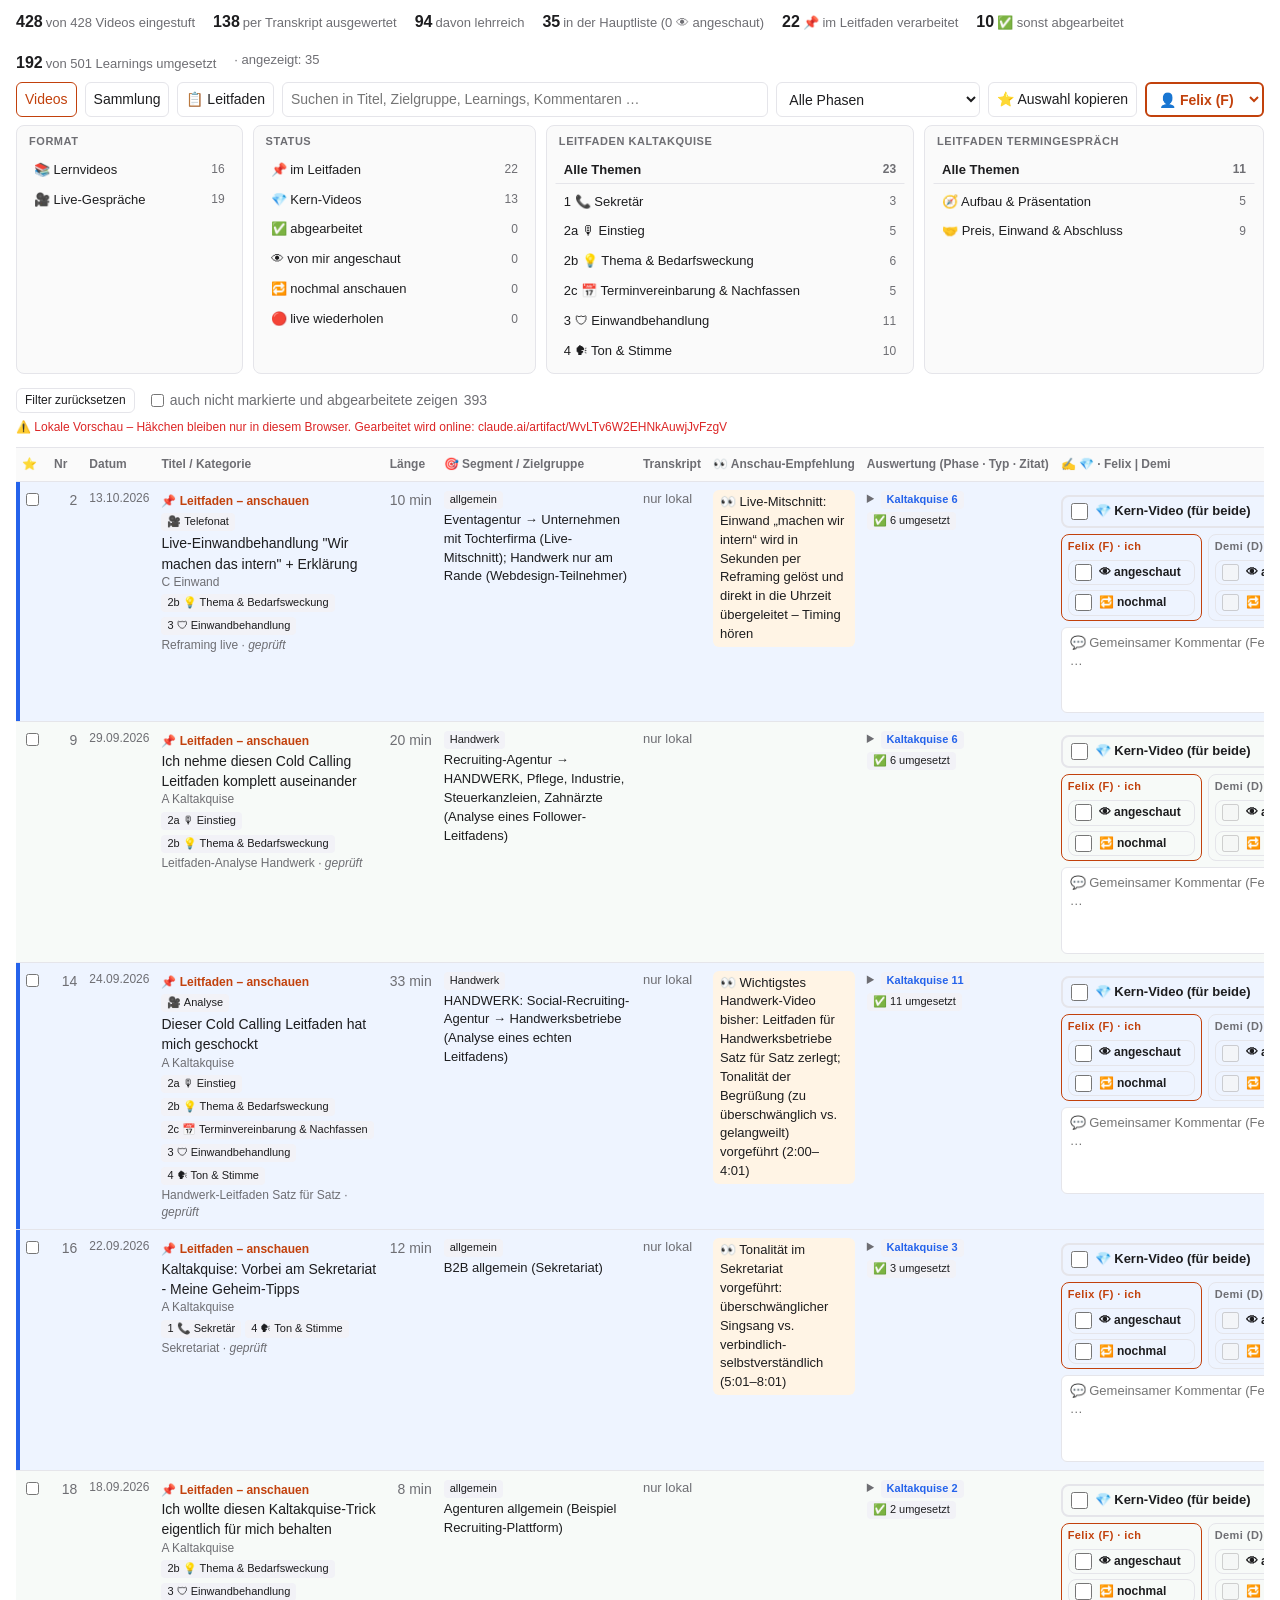
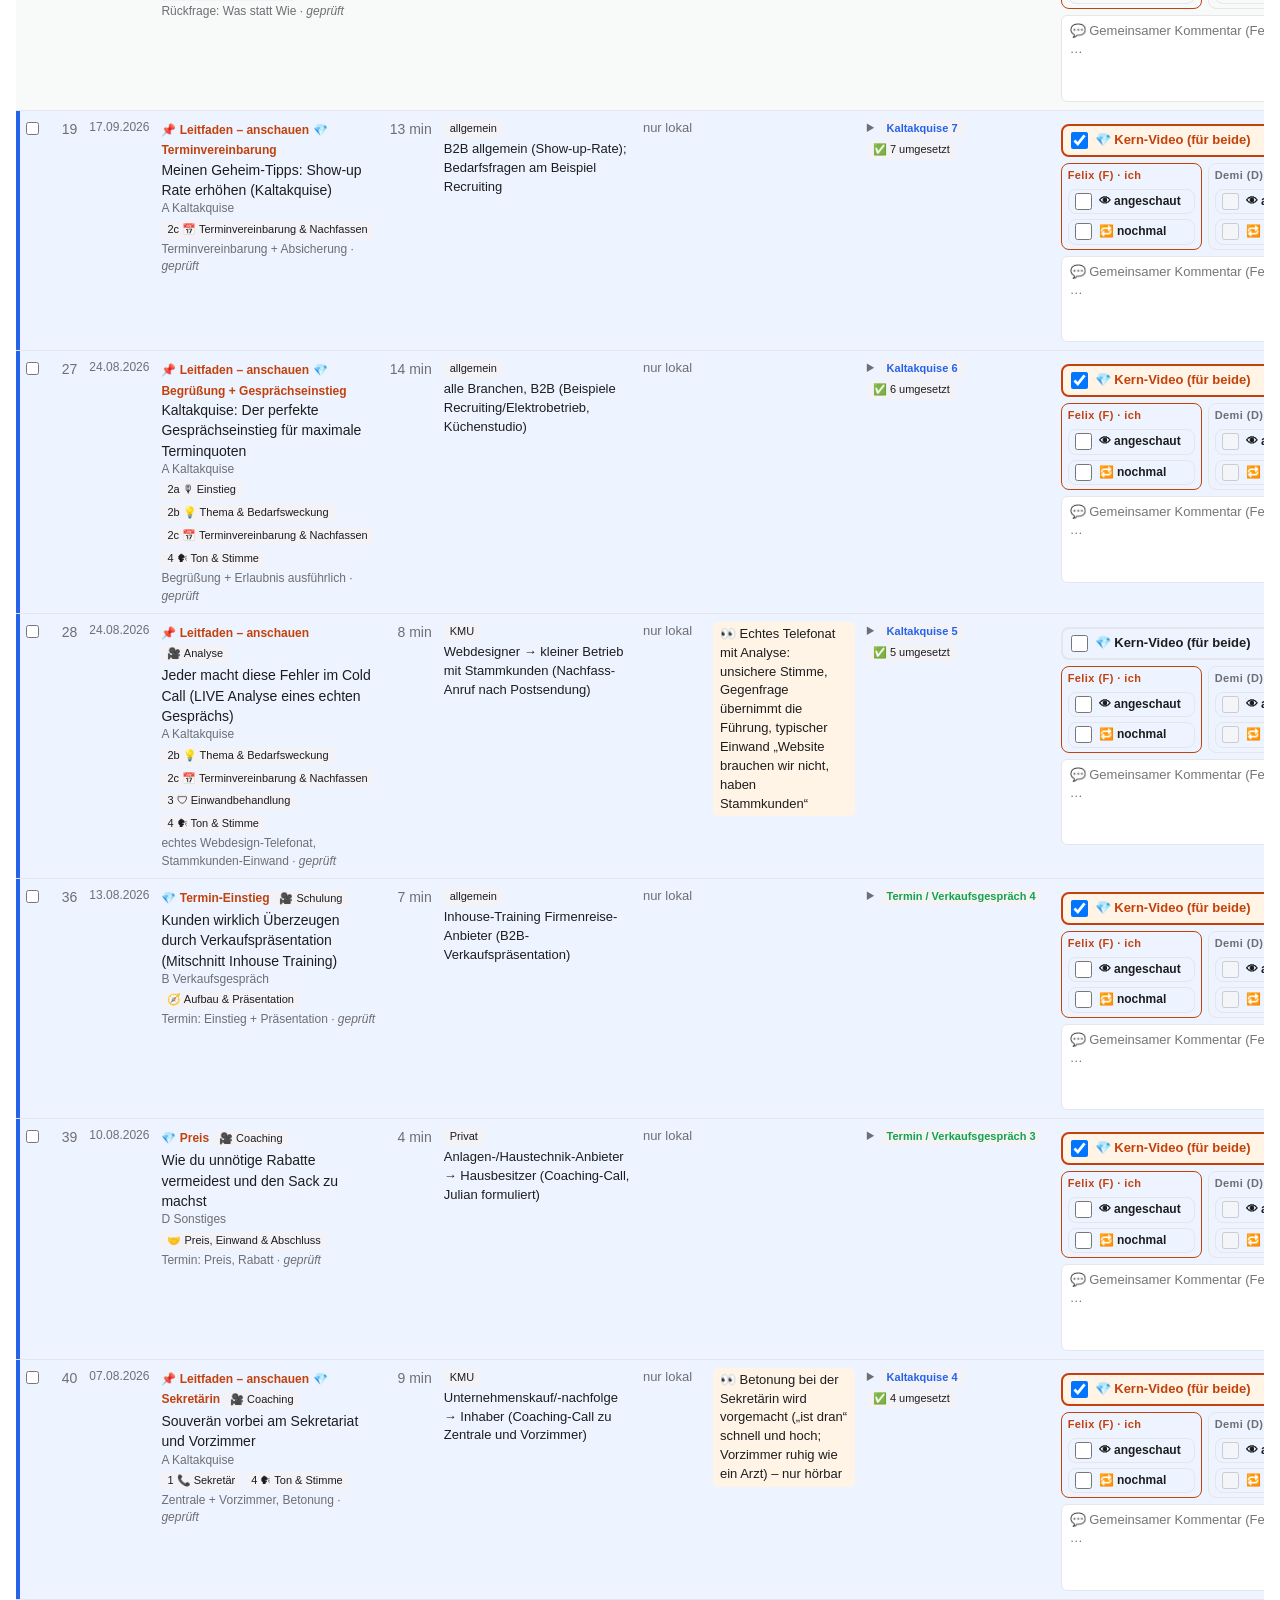
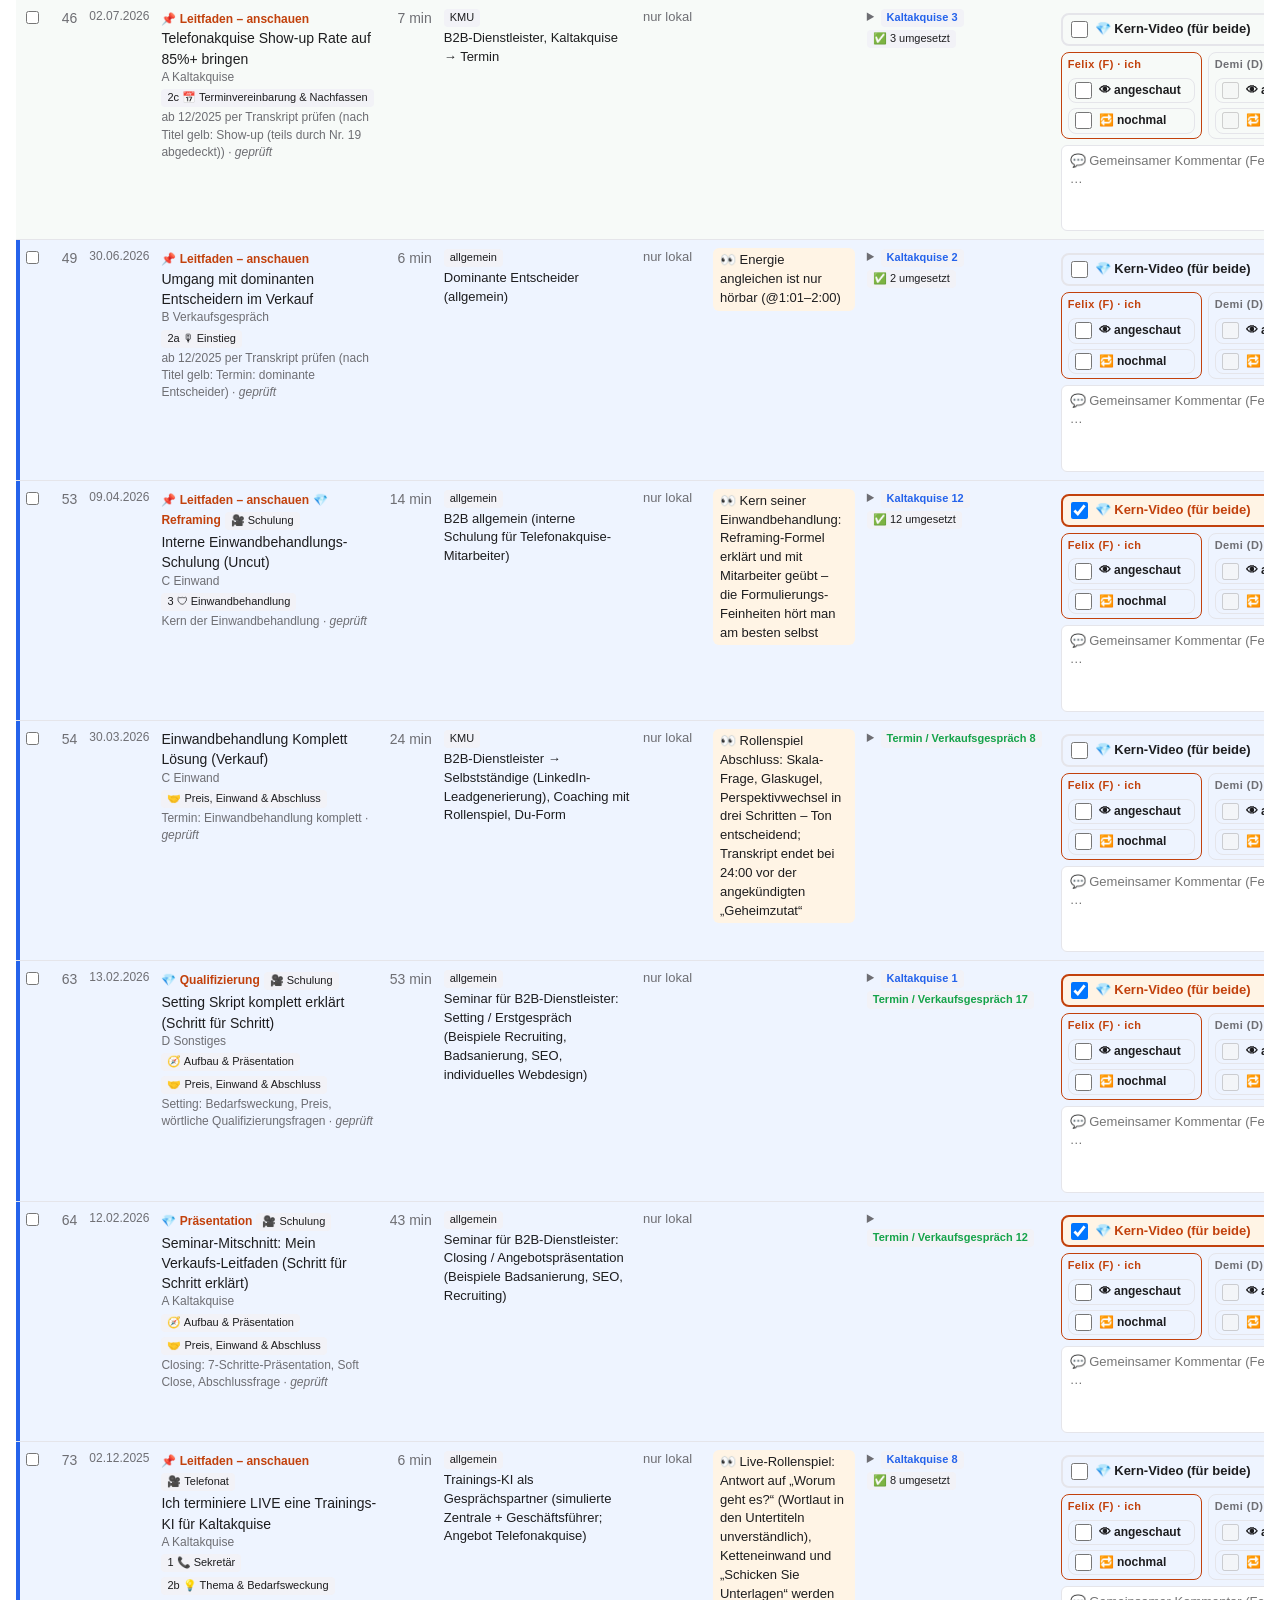
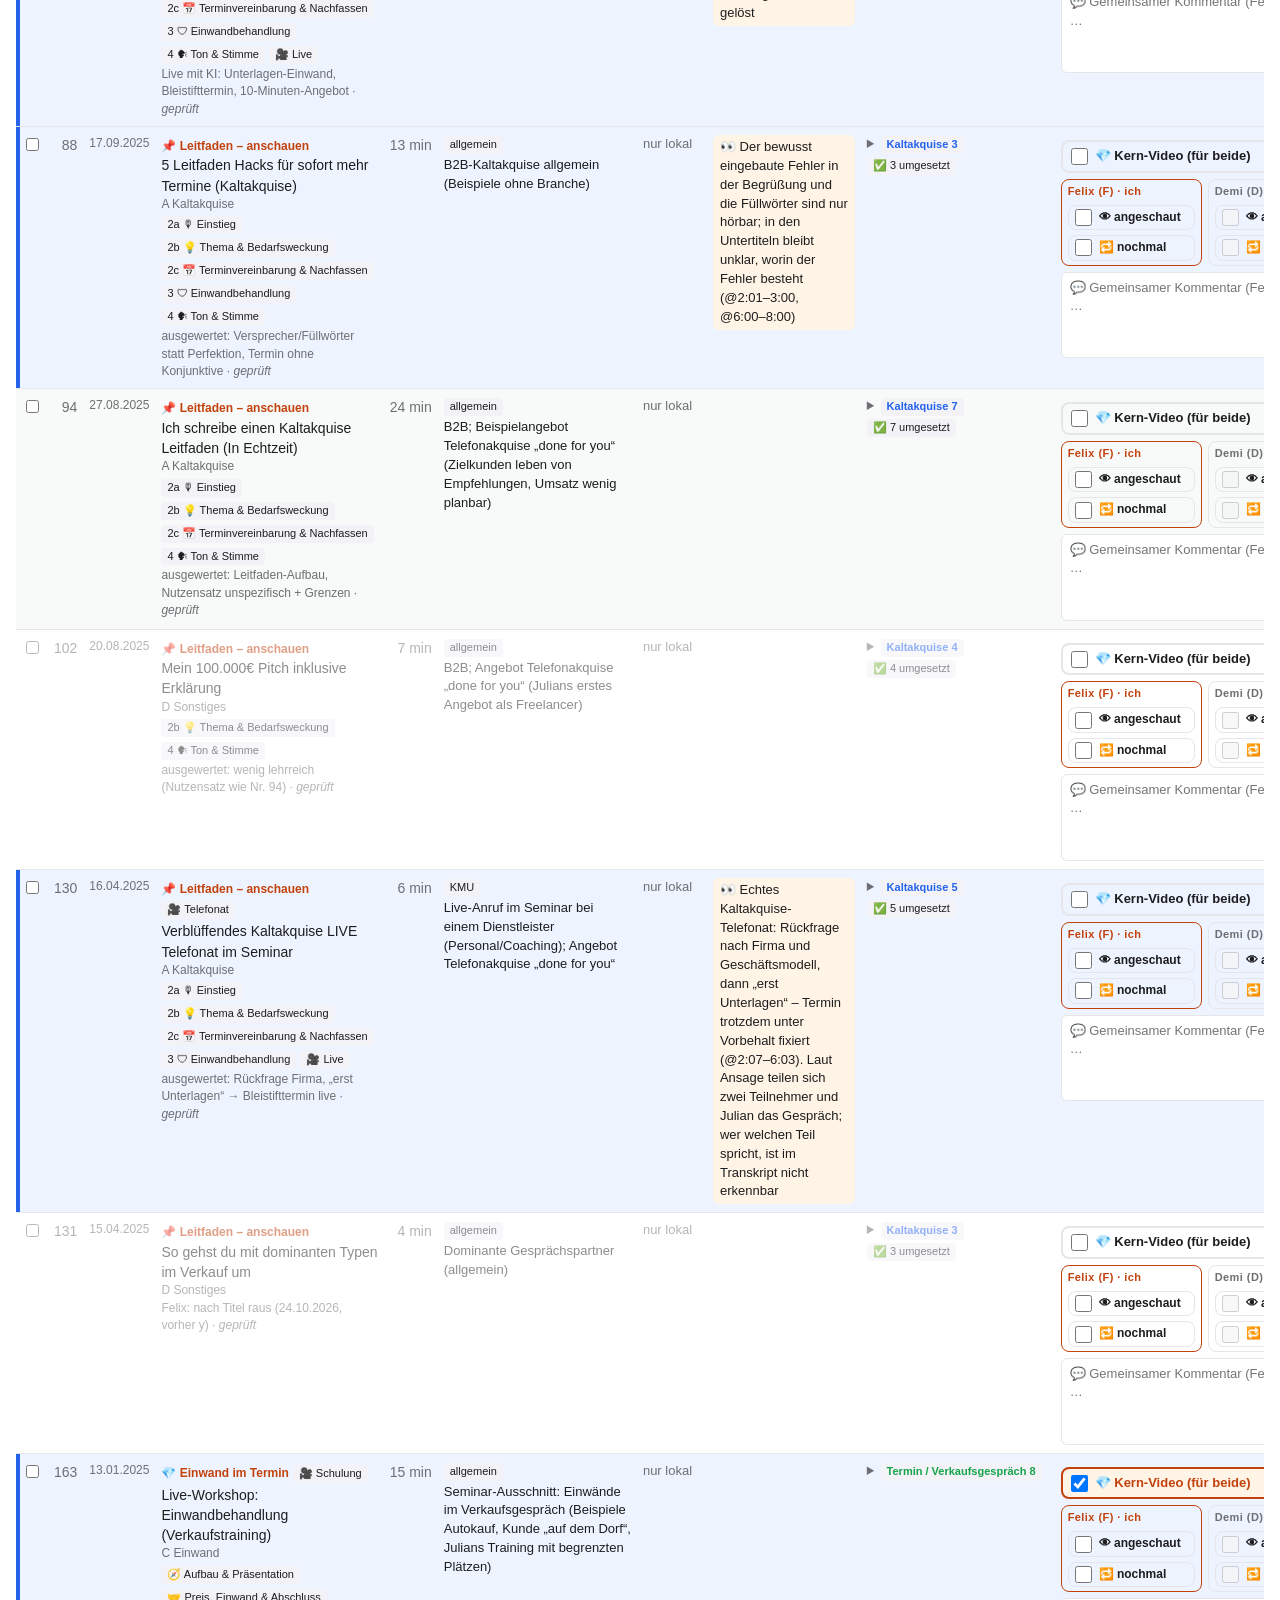
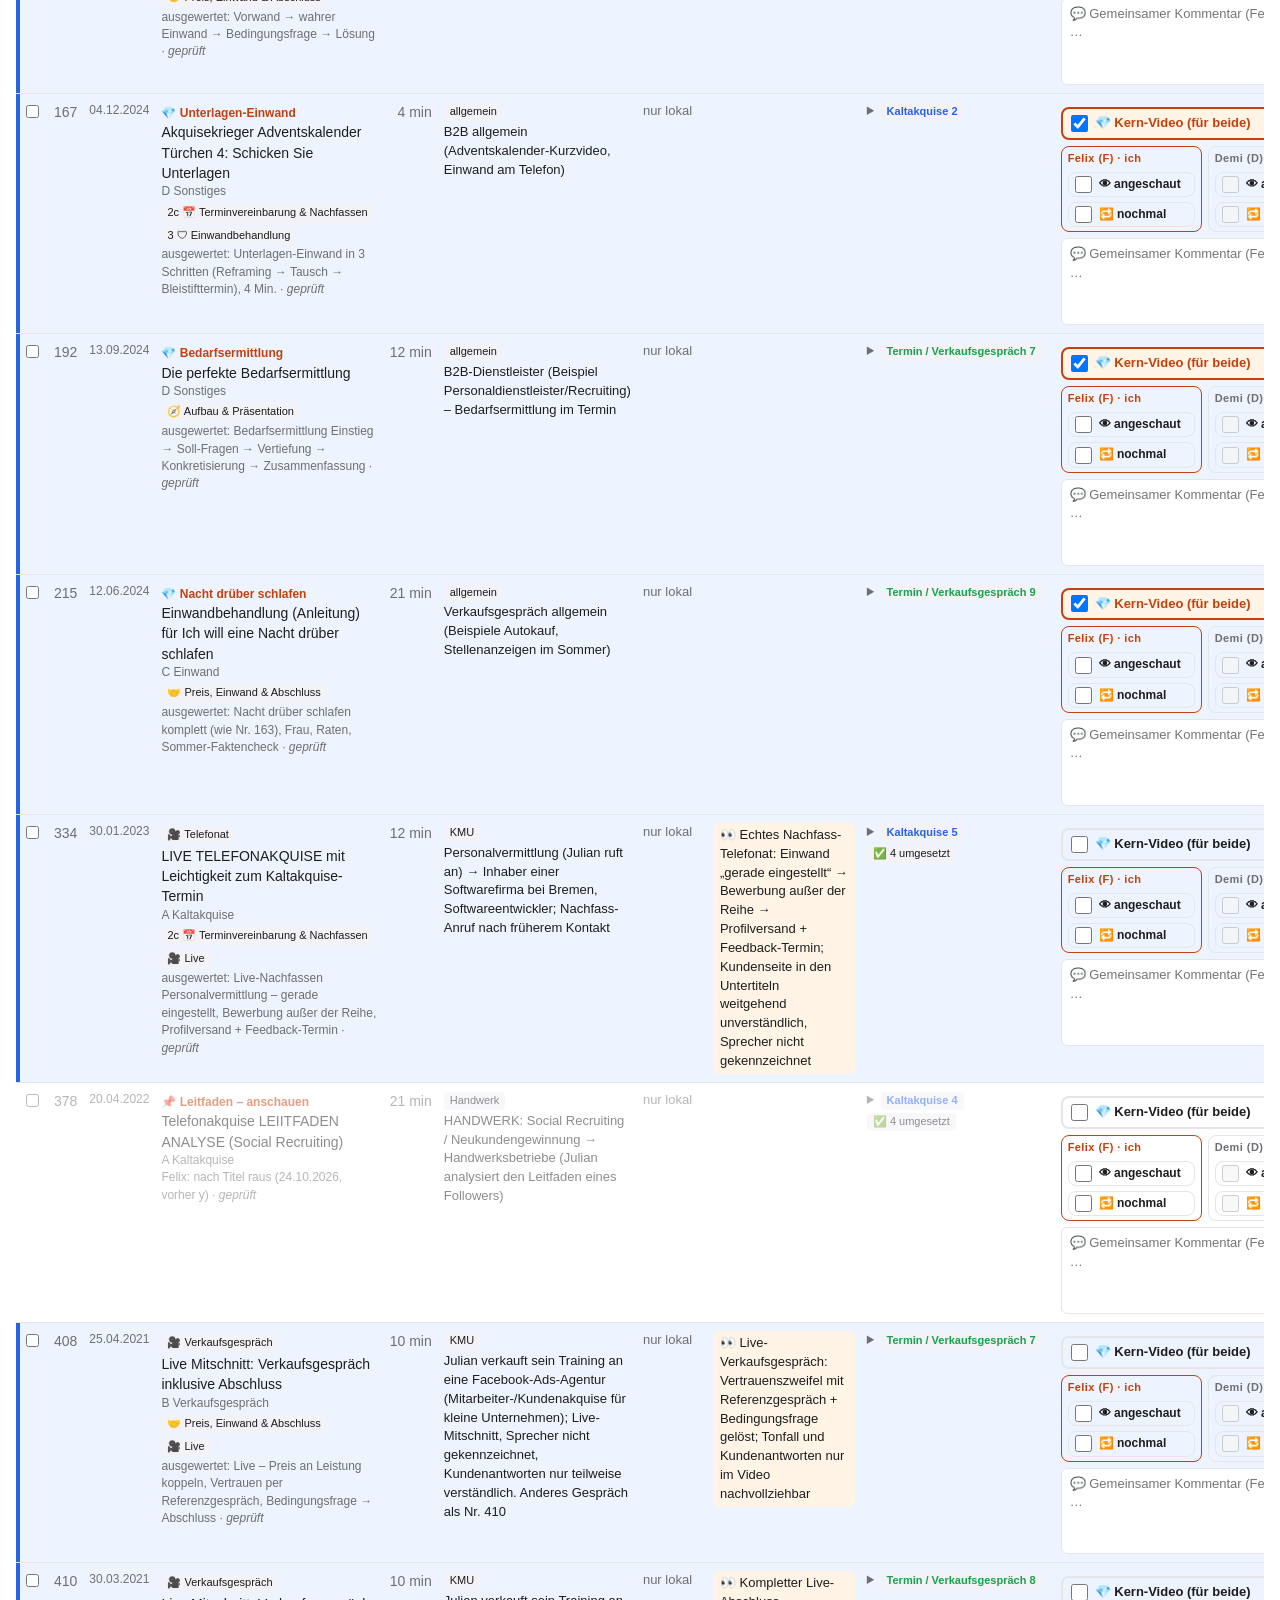
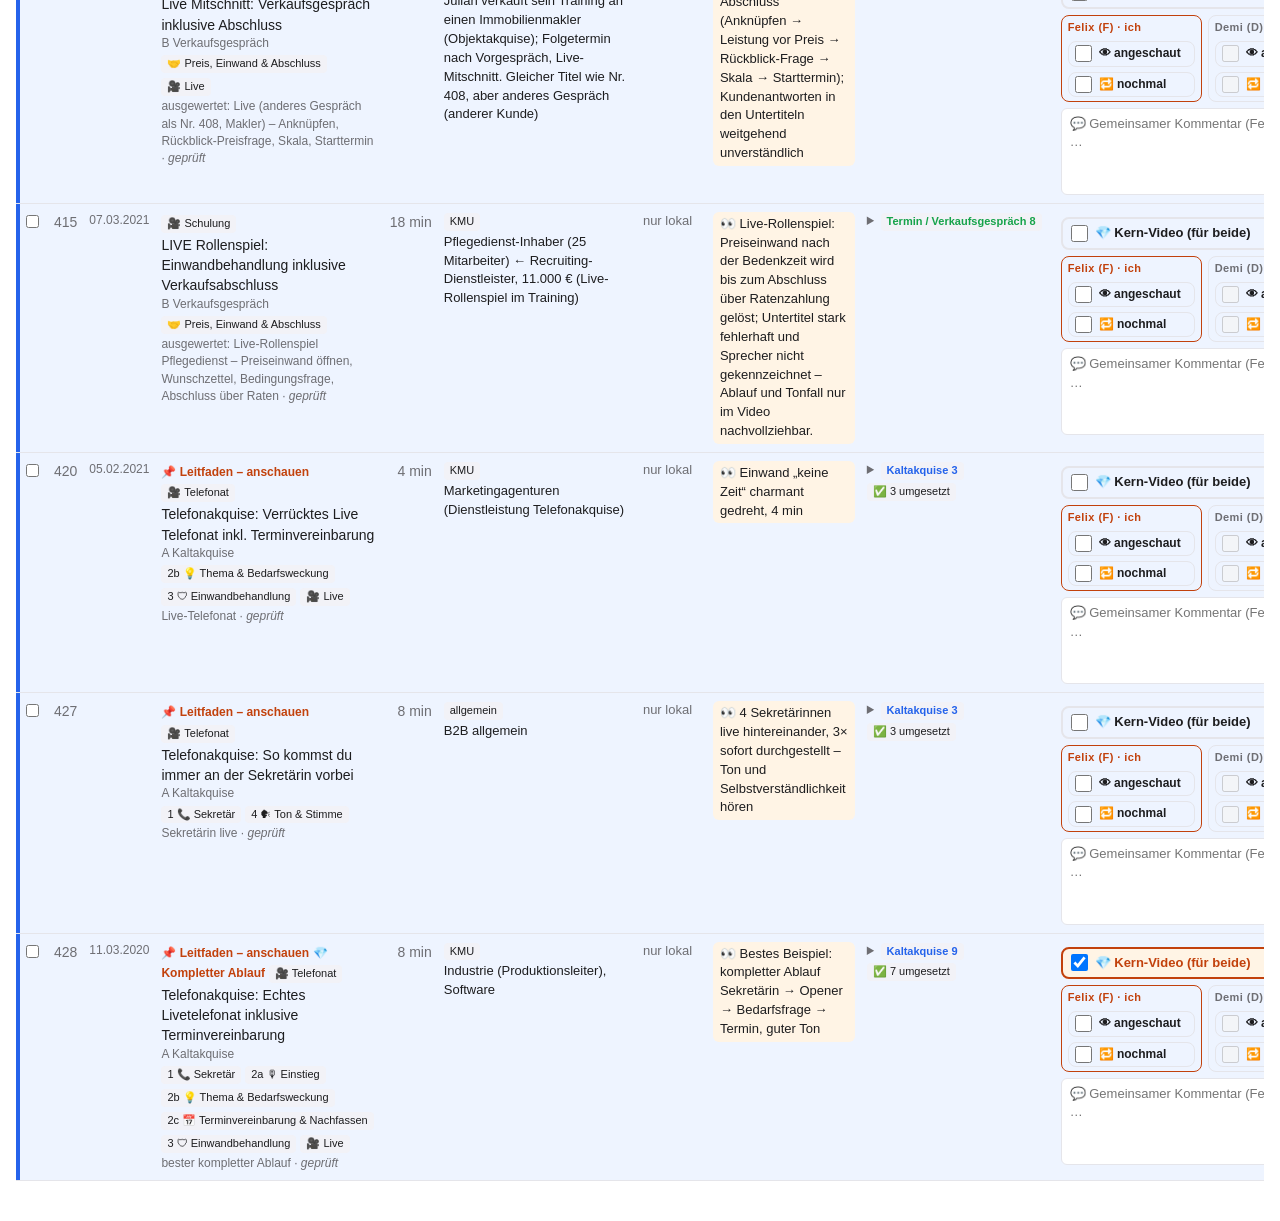
==== commit 8eaed02f: "feat(sales): mark objection learnings, tone & voice section, merge online edits Objection learnings " ====
--- a/sales_learning/mahnken-videos/uebersicht.html
+++ b/sales_learning/mahnken-videos/uebersicht.html
@@ -224,7 +224,7 @@
 
 function stats(){const ev=Object.keys(N).length,ein=D.filter(d=>N[d.id]||AW[d.id]?.r).length,lehr=D.filter(d=>N[d.id]&&!['x','rot'].includes(eff(d.id))).length;
  const H=D.filter(inMain),seen=H.filter(d=>ST.mine[d.id]?.seen).length,all=Object.values(N).reduce((c,n)=>c+(n.items||[]).length,0),u=Object.entries(N).reduce((c,[id,n])=>c+(n.items||[]).filter((_,k)=>isU(id,k)).length,0);
- $('stats').innerHTML=`<span title="per Transkript ausgewertet oder nach Titel eingestuft"><b>${ein}</b>von ${D.length} Videos eingestuft</span><span><b>${ev}</b>per Transkript ausgewertet</span><span><b>${lehr}</b>davon lehrreich</span><span><b>${H.length}</b>in der Hauptliste (${seen} 👁 angeschaut)</span><span><b>${D.filter(d=>done(d)&&!LF.has(d.id)).length}</b>✅ abgearbeitet</span><span><b>${u}</b>von ${all} Learnings umgesetzt</span><span id=cnt></span>`}
+ $('stats').innerHTML=`<span title="per Transkript ausgewertet oder nach Titel eingestuft"><b>${ein}</b>von ${D.length} Videos eingestuft</span><span><b>${ev}</b>per Transkript ausgewertet</span><span><b>${lehr}</b>davon lehrreich</span><span><b>${H.length}</b>in der Hauptliste (${seen} 👁 angeschaut)</span><span title="im Leitfaden oder in der Einwand-Matrix verlinkt"><b>${LF.size}</b>📌 im Leitfaden verarbeitet</span><span><b>${D.filter(d=>done(d)&&!LF.has(d.id)).length}</b>✅ sonst abgearbeitet</span><span><b>${u}</b>von ${all} Learnings umgesetzt</span><span id=cnt></span>`}
 /* Bewertung (nur sichtbar, wenn auch nicht markierte Videos gezeigt werden) und eigene Filter */
 const okS=(d,f)=>!f||(f=='open'?!N[d.id]:eff(d.id)==f);
 /* Merkmale: markierte Videos bilden die Hauptliste, nicht markierte lassen sich zuschalten */
@@ -238,7 +238,7 @@
 const inMain=d=>LF.has(d.id)||!!ST.mine[d.id]?.again||eff(d.id)=='l'||(eff(d.id)=='w'&&!done(d));
 /* Kategorien wie der Leitfaden: th-Werte aus auswahl.js; sec = Abschnitte in kern.js. Sind alle sec abgeschlossen (ok), zählen nur noch deren 📌-Videos */
 /* [Schlüssel, Name, th-Werte, kern-Abschnitte, Oberfilter k = Leitfaden Kaltakquise / t = Leitfaden Termingespräch]; ein Video kann in mehreren Kategorien stehen */
-const TG=[['sek','1 📞 Sekretär',['sek'],['Sekretär'],'k'],['ein','2a 🎙 Einstieg',['einstieg'],['Schritt 1','Schritt 2'],'k'],['bed','2b 💡 Thema & Bedarfsweckung',['bedarf'],['Schritt 3','Schritt 4'],'k'],['ter','2c 📅 Terminvereinbarung & Nachfassen',['termin','nachfassen'],['Schritt 5','Schritt 6'],'k'],['einwand','3 🛡 Einwandbehandlung',['einwand'],[],'k'],['ton','4 🗣 Ton & Stimme',['stimme'],[],'k'],['taufbau','🧭 Aufbau & Präsentation',['taufbau'],[],'t'],['tabschluss','🤝 Preis, Einwand & Abschluss',['tabschluss'],[],'t']];
+const TG=[['sek','1 📞 Sekretär',['sek'],['Sekretär'],'k'],['ein','2a 🎙 Einstieg',['einstieg'],['Schritt 1','Schritt 2'],'k'],['bed','2b 💡 Thema & Bedarfsweckung',['bedarf'],['Schritt 3','Schritt 4'],'k'],['ter','2c 📅 Terminvereinbarung & Nachfassen',['termin','nachfassen'],['Schritt 5','Schritt 6'],'k'],['einwand','3 🛡 Einwandbehandlung',['einwand'],[],'k'],['ton','4 🗣 Ton & Stimme',['stimme'],['Ton & Stimme'],'k'],['taufbau','🧭 Aufbau & Präsentation',['taufbau'],[],'t'],['tabschluss','🤝 Preis, Einwand & Abschluss',['tabschluss'],[],'t']];
 const OBS=[['k','Leitfaden Kaltakquise'],['t','Leitfaden Termingespräch']];
 const THL=Object.fromEntries(TG.flatMap(([,l,ts])=>ts.map(t=>[t,l])).concat([['livek','🎥 Live'],['livet','🎥 Live']]));
 const thO=l=>{const i=TG.findIndex(g=>g[1]==l);return i<0?99:i};
@@ -297,7 +297,7 @@
 /* Ein Leitfaden-Schritt: Überschrift + gesprochene Sätze (Word) + Details (kern.js) */
 function lfStep(h){const[head,body]=h.split('</h2>');if(body===undefined)return h;
   const t=head.replace(/<[^>]+>/g,'').trim(),d=KR[Object.keys(KR).find(k=>t.startsWith(k))];
-  return head+(d?.ok?' <span class=chip>✅ abgeschlossen</span>':'')+`</h2><div class=say><div class=kh>Gesprochen${d?.say?' · neu, noch nicht in Word':''}</div>${d?.say||body}</div>`
+  return head+(d?.ok?' <span class=chip>✅ abgeschlossen</span>':'')+`</h2>`+(d?.say||body.trim()?`<div class=say><div class=kh>Gesprochen${d?.say?' · neu, noch nicht in Word':''}</div>${d?.say||body}</div>`:'')
    +(d?`<div class=kd>${kernHtml(d.html)}</div>`:'')}
 /* Einwand-Matrix (einwaende.js): links was er sagt (aufklappbar) → Mitte Kern → rechts ① Reframing, ② Zusatz (aufklappbar), Quellen als Links */
 const ewQ=q=>esc(q).replace(/Nr\. (\d+)(?: @(\d+):(\d+))?/g,(m,n,mi,se)=>{const v=D.find(d=>d.n==+n);return v?`<a href="https://youtu.be/${v.id}${mi?'?t='+(mi*60+ +se):''}" target=_blank>${m}</a>`:m});
@@ -309,7 +309,7 @@
   <div class=ewa>${r.steps?r.steps.map(([l,x],i)=>`<p class=st><b>①</b> <b>${esc(l)}:</b> ${esc(x)}</p>`).join(''):`<p><b>①</b> ${esc(r.a).replace(/\n/g,'<br>')}</p>`}${r.nt?`<p class=nt>${esc(r.nt)}</p>`:''}${ex.map(([l,x])=>`<p class=xz><b>② ${esc(l)}:</b> ${esc(x).replace(/\n/g,'<br>')}</p>`).join('')}<p class="q xq">📎 ${ewQ(r.q)}</p></div></div></div>`};
  const vars=(E.varianten||[]).map(([l,t])=>Array.isArray(t)?`<p class=ewv>↳ <b>${esc(l)}:</b></p>${t.map(x=>`<p class="ewv l">${esc(x)}</p>`).join('')}`:`<p class=ewv>↳ <b>${esc(l)}:</b> ${esc(t)}</p>`).join('');
  const H=E.rows.filter(r=>r.g!='neben'),N2=E.rows.filter(r=>r.g=='neben');
- return`<section class="ew${Object.keys(EWT).filter(k=>EWT[k]).map(k=>' t-'+k).join('')}"><h2>🛡 Einwandbehandlung <span class=chip>Entwurf, noch nicht abgestimmt</span></h2><div class=ewf><p>${esc(E.formel)}</p>${vars}<p>② Nur wenn nötig: ein zweiter Satz – <b>Alternative</b> (statt ①, andere Lage) oder <b>Zusatz</b> (nach ①).</p>${E.kette?`<p>🔁 ${esc(E.kette)}</p>`:''}${E.rueck?`<p>❓ ${esc(E.rueck)}</p>`:''}${E.merk?`<p>💡 ${esc(E.merk)}</p>`:''}</div>
+ return`<section class="ew${Object.keys(EWT).filter(k=>EWT[k]).map(k=>' t-'+k).join('')}"><h2>🛡 Einwandbehandlung <span class=chip>✅ abgeschlossen</span></h2><div class=ewf><p>${esc(E.formel)}</p>${vars}<p>② Nur wenn nötig: ein zweiter Satz – <b>Alternative</b> (statt ①, andere Lage) oder <b>Zusatz</b> (nach ①).</p>${E.kette?`<p>🔁 ${esc(E.kette)}</p>`:''}${E.rueck?`<p>❓ ${esc(E.rueck)}</p>`:''}${E.merk?`<p>💡 ${esc(E.merk)}</p>`:''}</div>
  <div class=ewtool>${[['sag','💬 Alle Kundensätze'],['z','② Alle Zusätze'],['q','📎 Alle Quellen']].map(([k,l])=>`<button type=button data-ewt=${k}${EWT[k]?' class=on':''}>${l}</button>`).join(' ')} <span class=tag>Klick auf eine Zeile klappt nur diese auf</span></div>
  <div class=ewl><div class="ewgr ewhd"><span>Das sagt er</span><span>Kern-Einwand</span><span>① So reagierst du</span></div>
  <div class=ewgp>Haupt-Einwände</div>${H.map(row).join('')}<div class="ewgp ewsep">Weitere Einwände</div>${N2.map(row).join('')}</div>
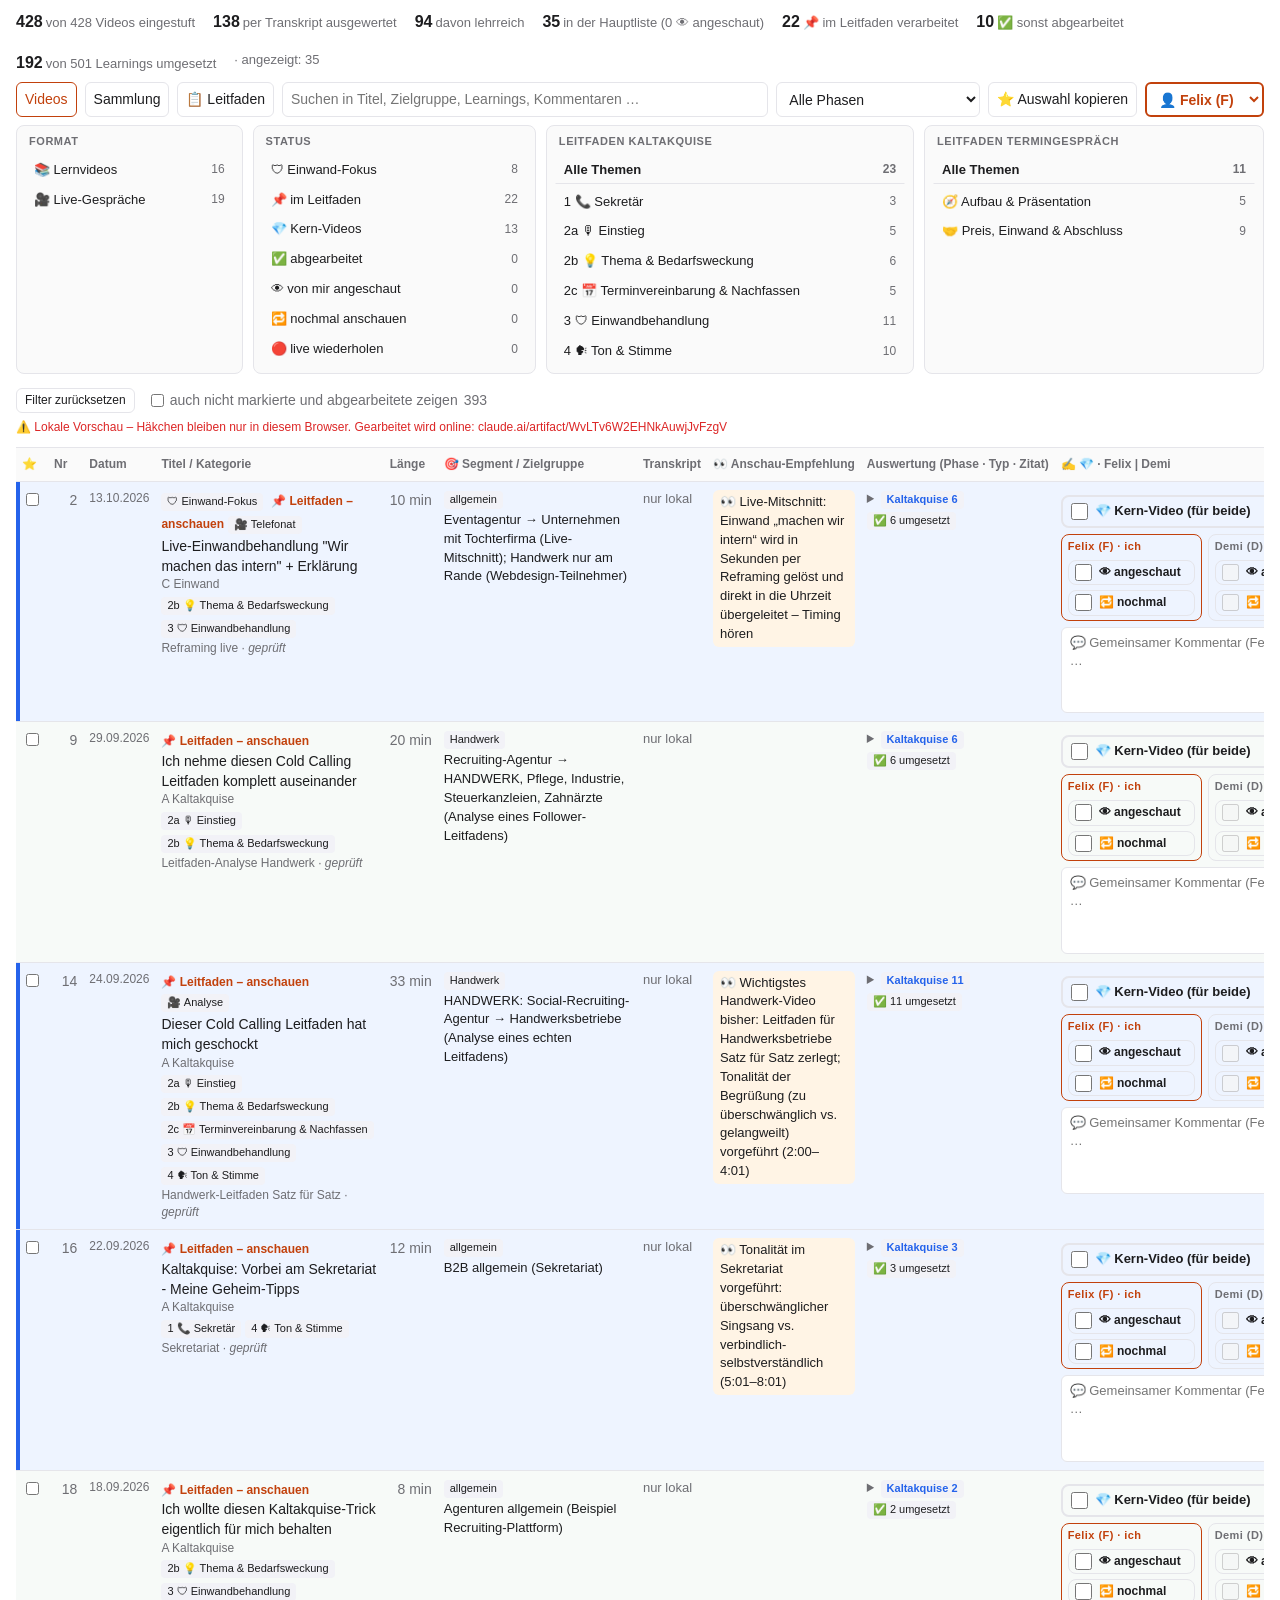
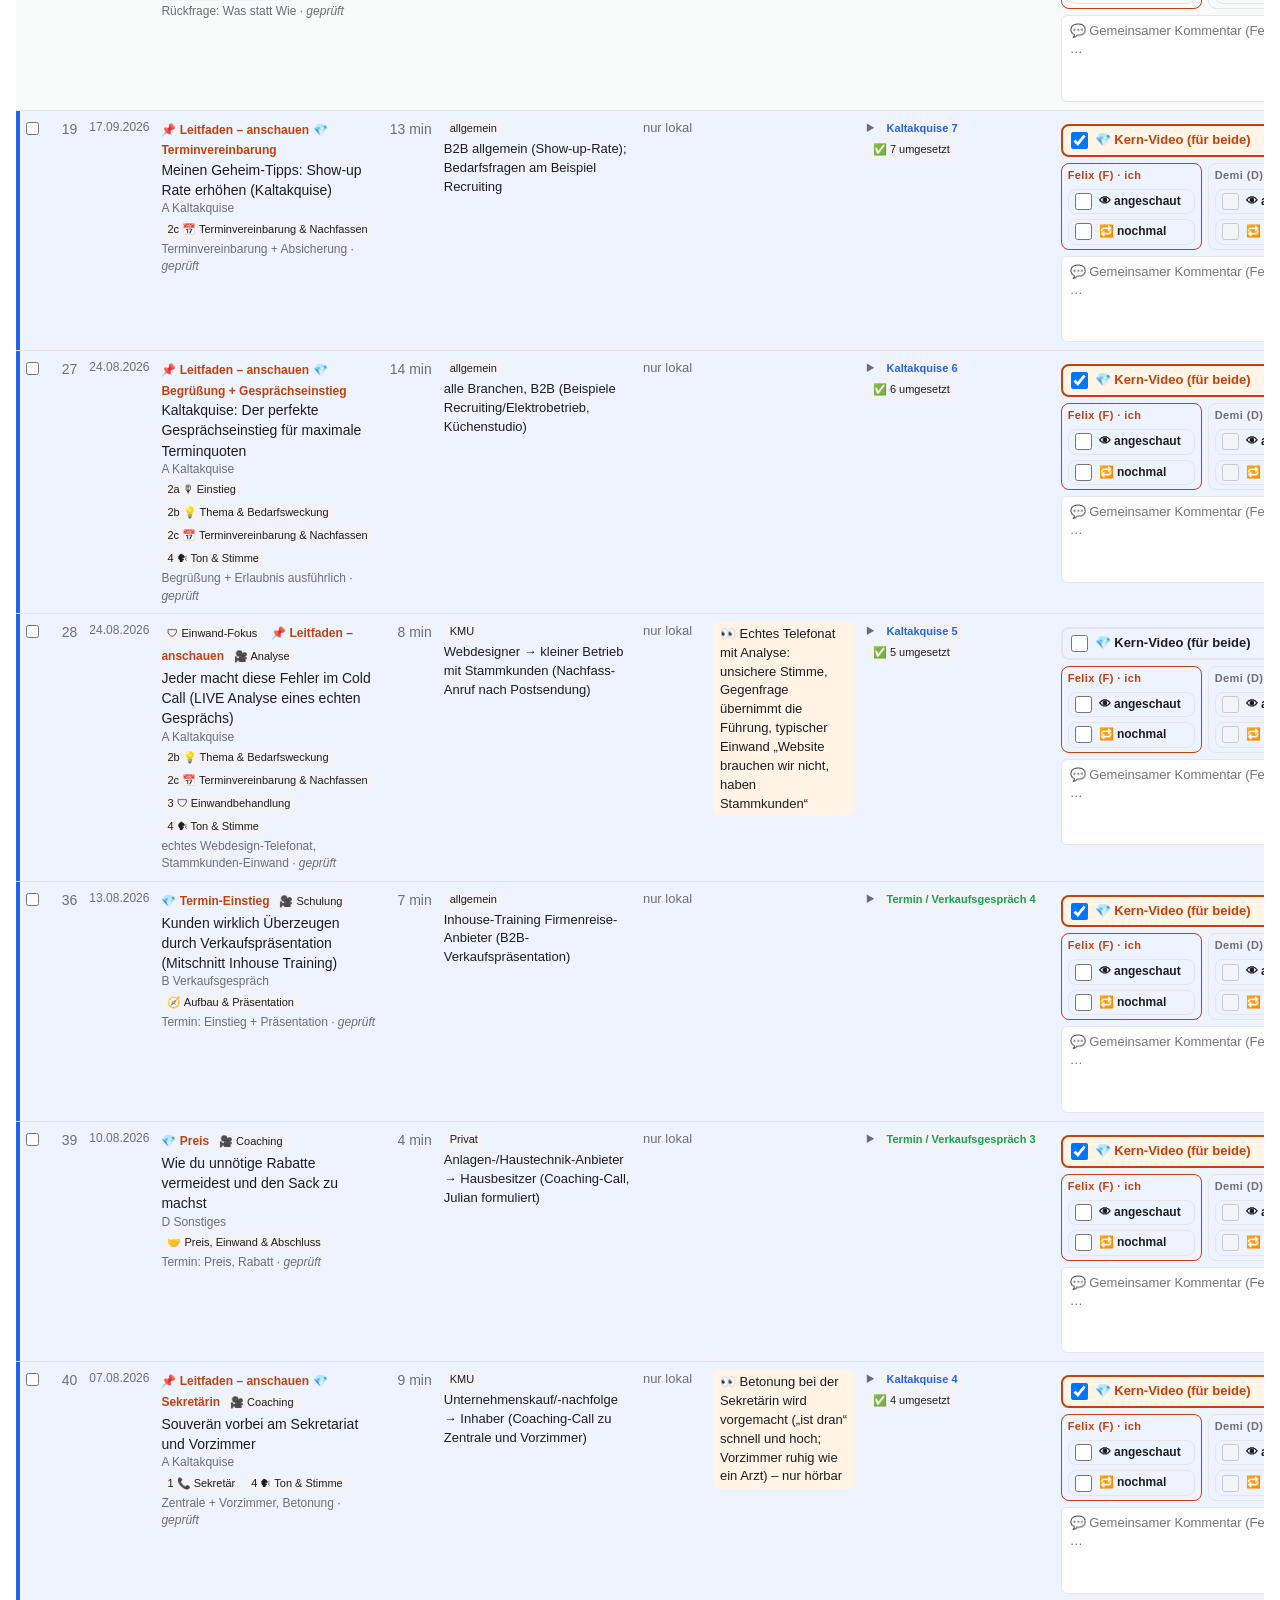
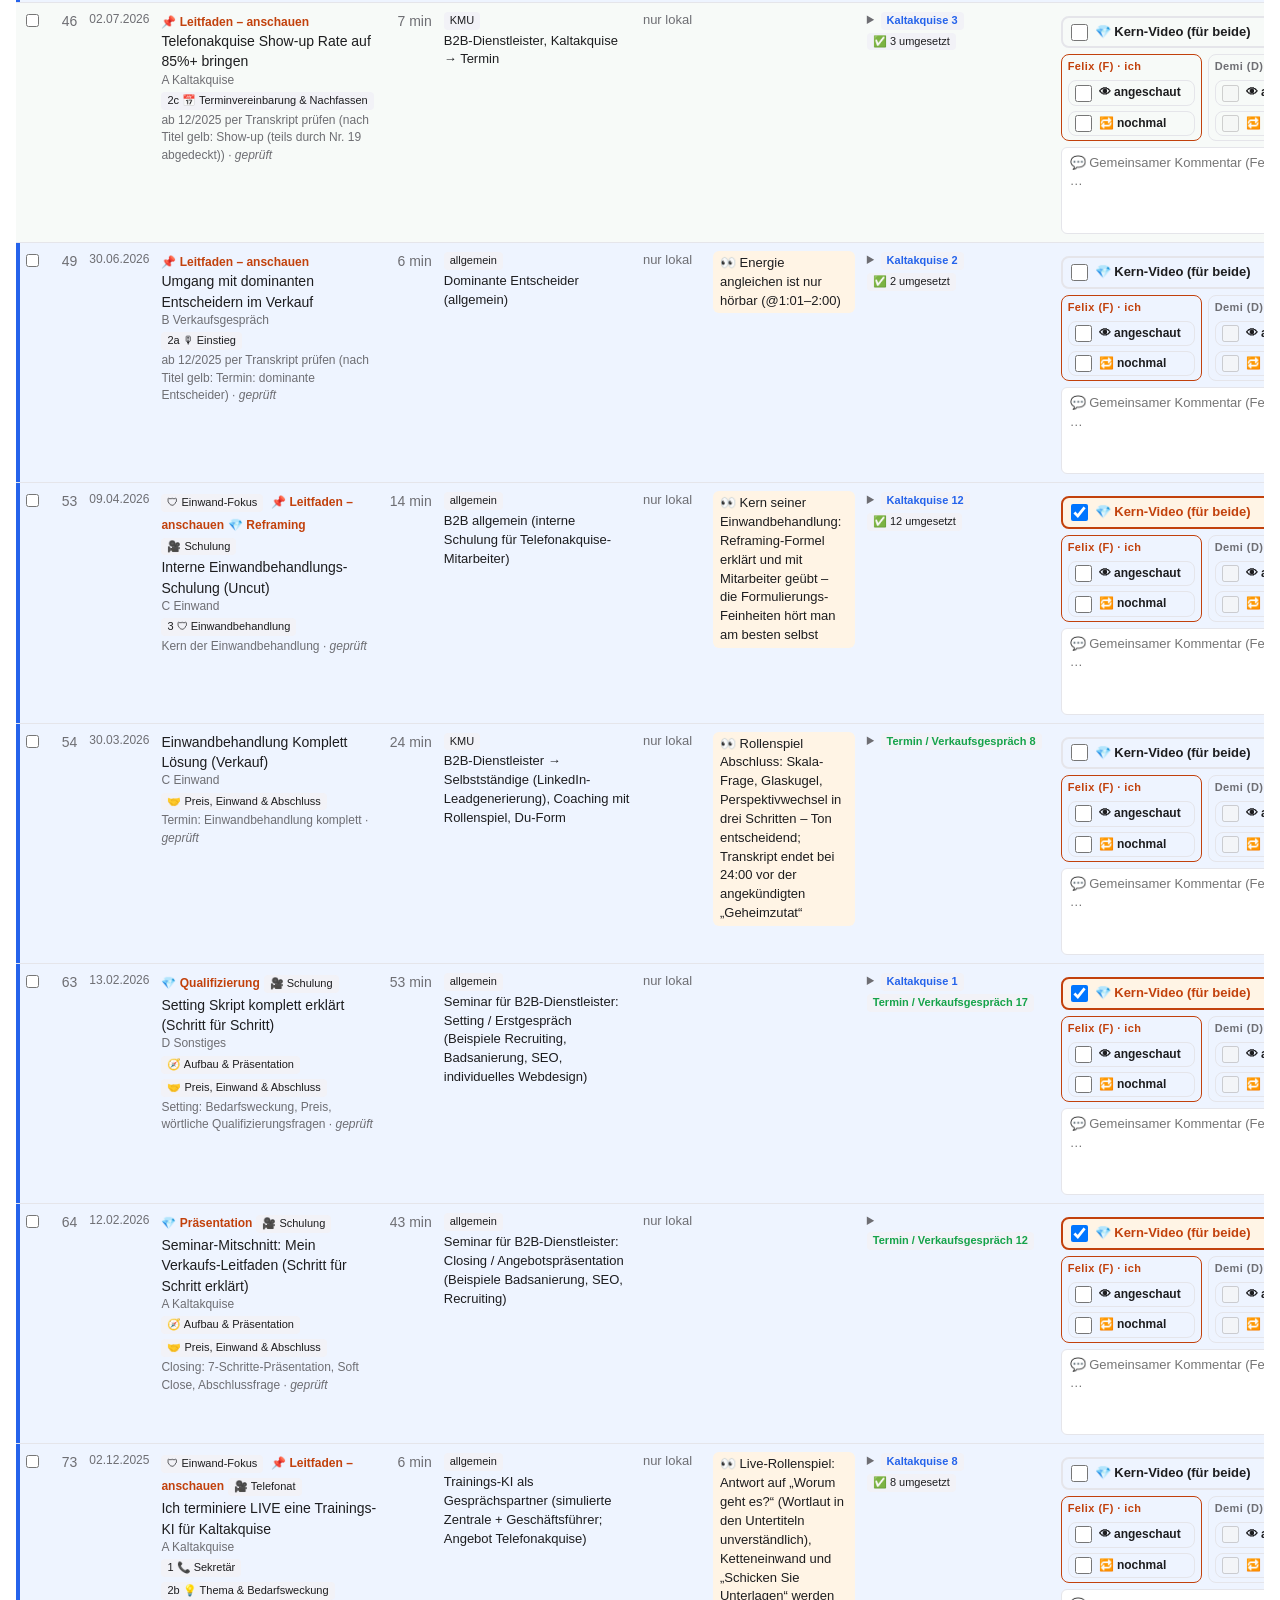
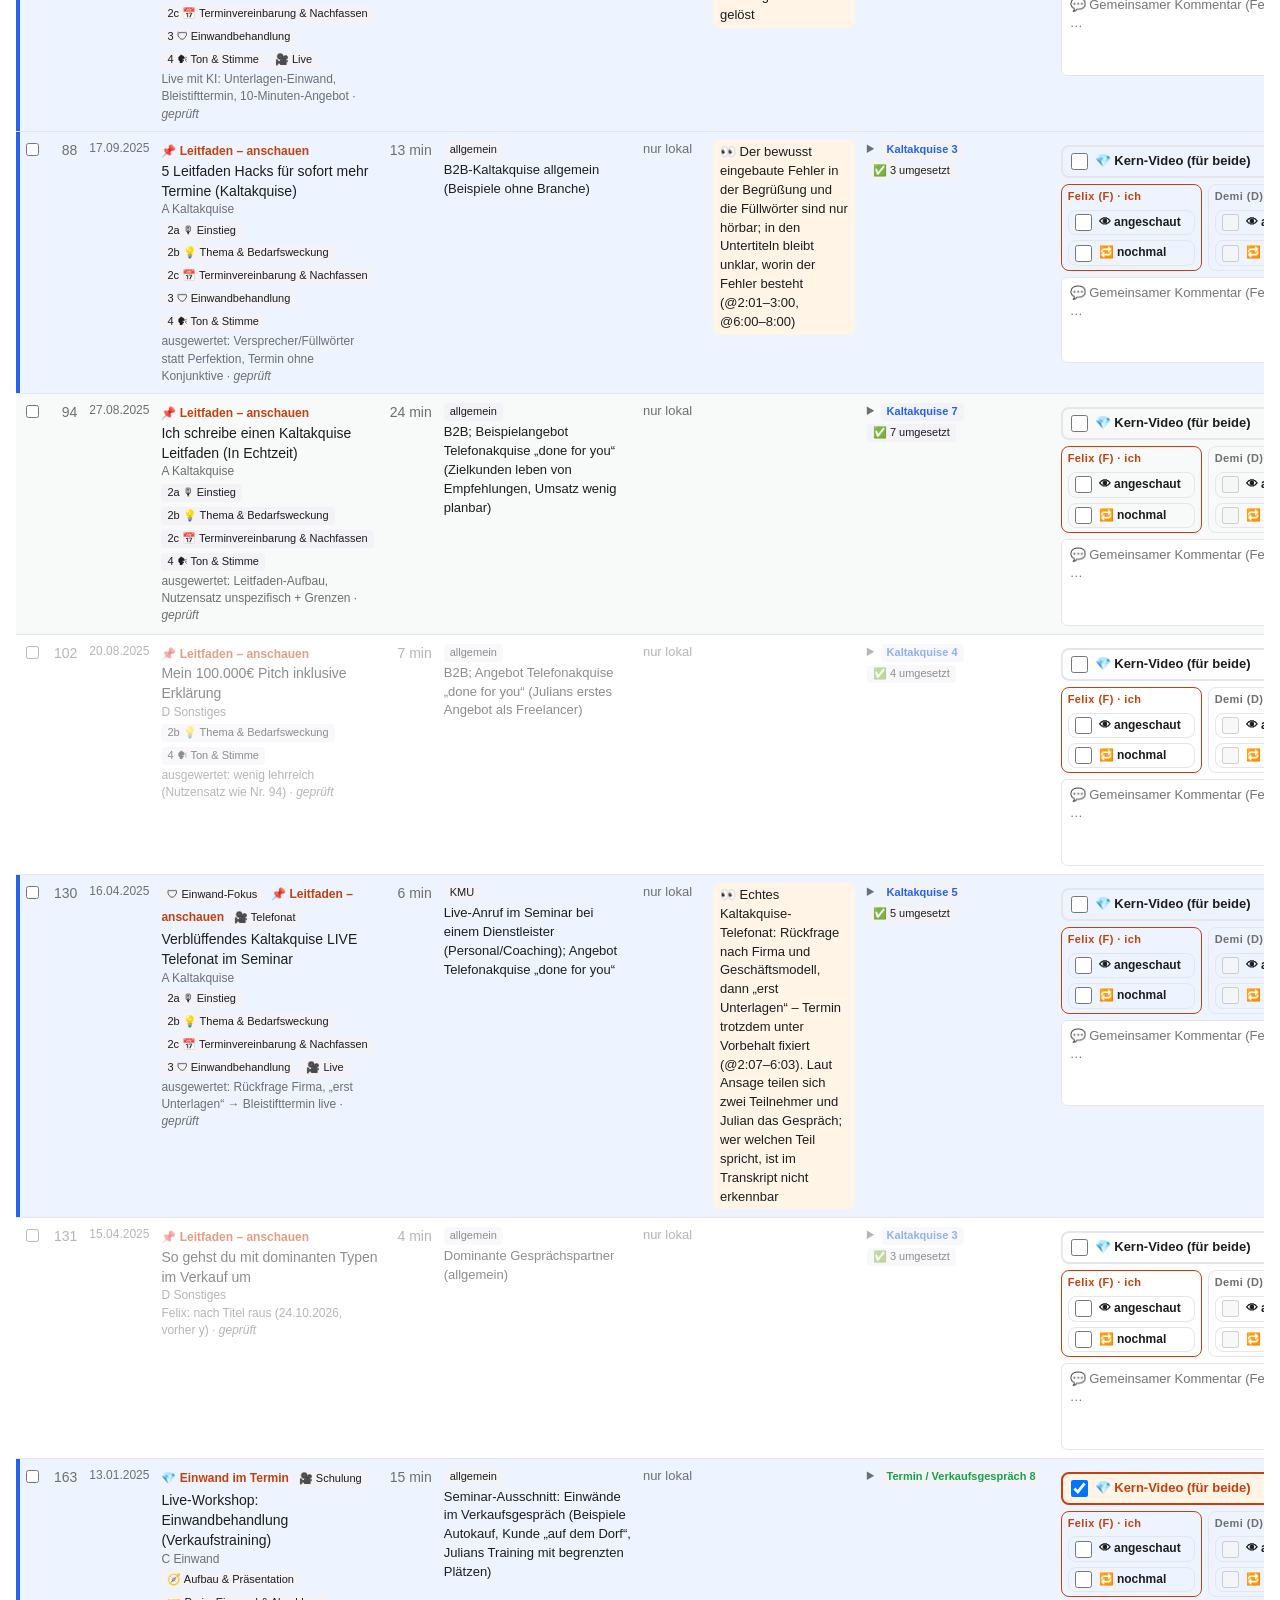
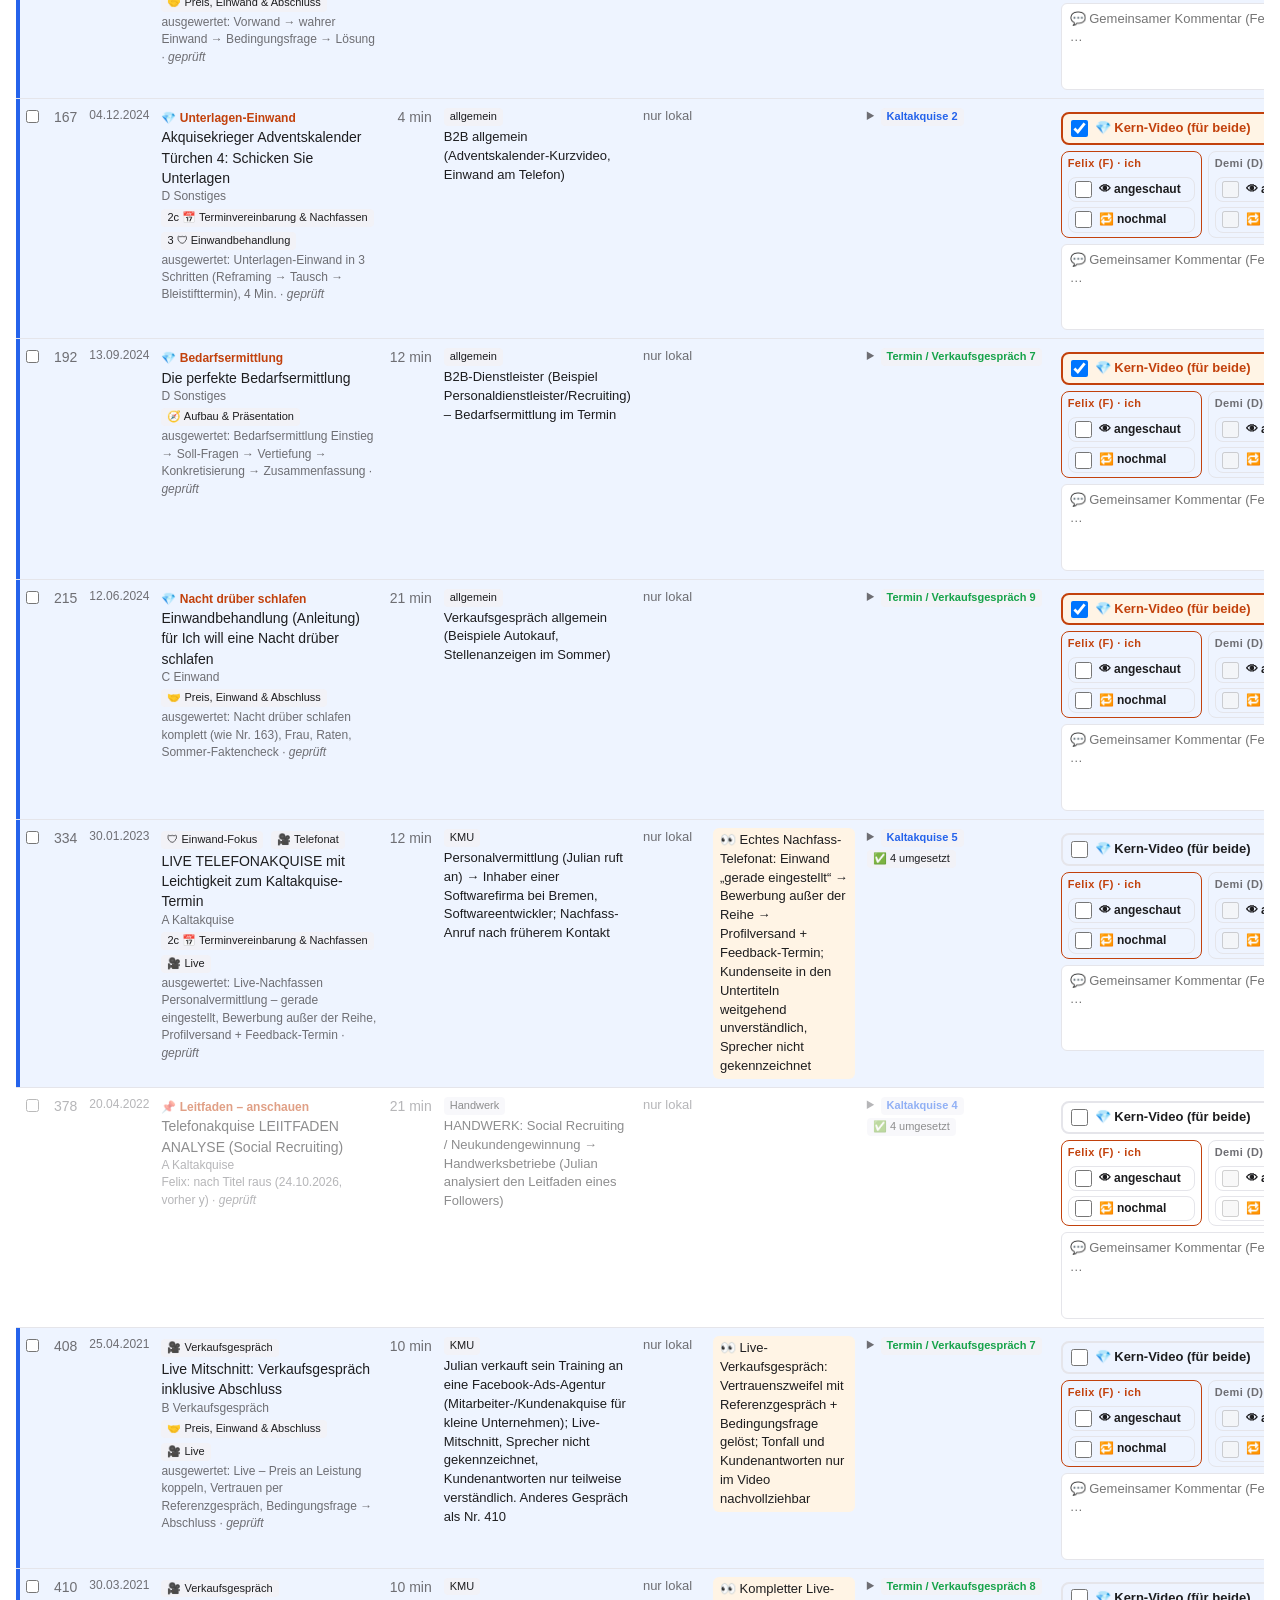
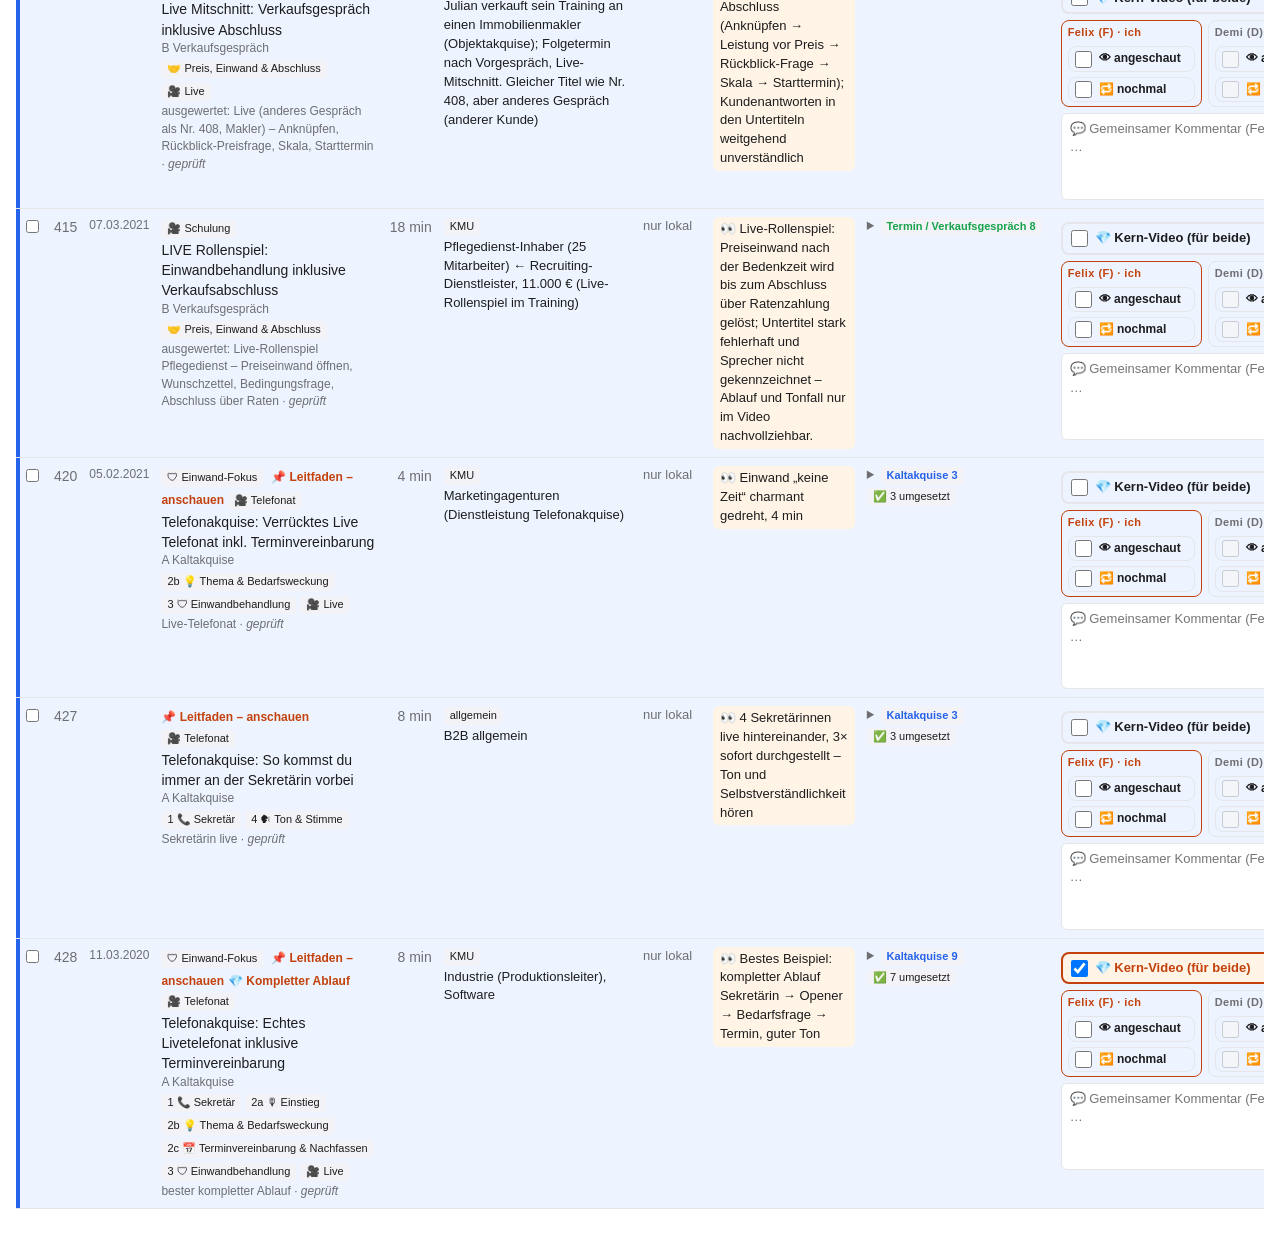
==== commit dce5a5d2: "feat(sales): live objections section and objection focus filter 25 live objections from 13 videos (r" ====
--- a/sales_learning/mahnken-videos/uebersicht.html
+++ b/sales_learning/mahnken-videos/uebersicht.html
@@ -83,6 +83,9 @@
 .ewtool button.on{border-color:var(--acc);color:var(--acc)}
 .ewl .ewa .sub{display:block;margin:0 0 4px}.ewl .ewa .nt{color:#8b6f47;font-size:13px;margin:2px 0}@media(prefers-color-scheme:dark){:root:not([data-theme=light]) .ewl .ewa .nt{color:#c8a77a}}:root[data-theme=dark] .ewl .ewa .nt{color:#c8a77a}.ewl .ewa .st{margin:0 0 4px}.ewl .ewa .stn{display:inline-block;min-width:18px;text-align:center;font-size:11px;font-weight:700;background:var(--bg);color:var(--fg);border:1px solid var(--line);border-radius:9px;padding:0 5px}.ewl .ewk .cat{display:inline-block;font-size:11px;font-weight:600;color:var(--rw);background:var(--rwb);border-radius:8px;padding:0 6px;margin-left:2px}.ewl .ewa .sub i{color:var(--mut)}.ewtool{margin:4px 0}.ewtool button{font-size:13px;padding:3px 10px}
 @media(max-width:900px){.ewgr{grid-template-columns:1fr}.ewhd{display:none}}
+/* Live-Einwände: links Kundensatz + Quelle, rechts Reaktion; Negativbeispiele rot */
+.lvg{display:grid;grid-template-columns:minmax(0,1fr) minmax(0,1.6fr);gap:0 12px;font-size:14px}.lvr{padding:6px 8px;border-bottom:1px solid var(--line)}.lvr p{margin:2px 0}.lvr .q{font-size:12px;color:var(--mut)}.lvr.lno{background:var(--rrb)}
+@media(max-width:900px){.lvg{grid-template-columns:1fr}}
 .kcol{display:flex;flex-direction:column;gap:8px;min-width:0}.kd .ks{margin:0}
 @media(max-width:900px){.kd{grid-template-columns:1fr}}
 .ks{--c:var(--mut);--cb:var(--head);border-left:3px solid var(--c);background:var(--cb);padding:4px 12px 6px;margin:6px 0;border-radius:0 6px 6px 0}
@@ -123,7 +126,7 @@
  <div class=leg><span class=mode id=mode>Bewertungen werden geladen …</span></div>
 </div>
 <div id=out></div>
-<script src="videos.js"></script><script src="notes.js"></script><script src="dates.js"></script><script src="auswahl.js"></script><script src="leitfaden.js"></script><script src="kern.js"></script><script src="einwaende.js"></script>
+<script src="videos.js"></script><script src="notes.js"></script><script src="dates.js"></script><script src="auswahl.js"></script><script src="leitfaden.js"></script><script src="kern.js"></script><script src="einwaende.js"></script><script src="live-einwaende.js"></script>
 <script>
 const D=window.VIDEOS,N=window.NOTES||{},DT=window.DATES||{},AW=window.AUSWAHL||{},$=id=>document.getElementById(id);
 const LOCAL=location.protocol=='file:';
@@ -232,7 +235,9 @@
 /* Format (entweder–oder): Lernvideos = alles außer Live */
 const FMT=[['lern','📚 Lernvideos',d=>!isLive(d)],['live','🎥 Live-Gespräche',isLive]];
 /* Status (mehrere wählbar, mindestens eins passt) */
-const MK=[['lf','📌 im Leitfaden',d=>LF.has(d.id)],['gem','💎 Kern-Videos',d=>!!gemOf(d.id)],['done','✅ abgearbeitet',d=>done(d)&&!LF.has(d.id)],['seen','👁 von mir angeschaut',d=>!!ST.mine[d.id]?.seen],['again','🔁 nochmal anschauen',d=>!!ST.mine[d.id]?.again],['lw','🔴 live wiederholen',d=>eff(d.id)=='l']];
+/* 🛡 Einwand-Fokus = Videos aus live-einwaende.js und die Anschau-Videos der Einwand-Matrix */
+const EF=new Set([...(window.LIVE_EINWAENDE?.rows||[]).map(r=>r.id),...(window.EINWAENDE?.videos||[]).map(([,u])=>u.match(/youtu\.be\/([\w-]{11})/)?.[1]).filter(Boolean)]);
+const MK=[['ef','🛡 Einwand-Fokus',d=>EF.has(d.id)],['lf','📌 im Leitfaden',d=>LF.has(d.id)],['gem','💎 Kern-Videos',d=>!!gemOf(d.id)],['done','✅ abgearbeitet',d=>done(d)&&!LF.has(d.id)],['seen','👁 von mir angeschaut',d=>!!ST.mine[d.id]?.seen],['again','🔁 nochmal anschauen',d=>!!ST.mine[d.id]?.again],['lw','🔴 live wiederholen',d=>eff(d.id)=='l']];
 const marked=d=>eff(d.id)=='w'||eff(d.id)=='l'||LF.has(d.id)||!!gemOf(d.id)||!!N[d.id]?.watch||isLive(d)||!!N[d.id]?.nosubs;
 /* Hauptliste: nur die blauen (🎧 Anhör-Liste: 👀 oder 💎) ohne abgearbeitete, die roten (🔴 live wiederholen, immer), 📌 und 🔁 nochmal anschauen. Live-Videos über den Schalter 🎥 */
 const inMain=d=>LF.has(d.id)||!!ST.mine[d.id]?.again||eff(d.id)=='l'||(eff(d.id)=='w'&&!done(d));
@@ -249,7 +254,7 @@
 const saveT=()=>{try{localStorage.setItem('flt2',JSON.stringify({t:[...TS],m:[...MS],f:FM,ob:OB,all:ALL,su:SU}))}catch(e){}};
 const inOb=d=>TG.some(g=>g[4]==OB&&inG(d,g[0]));
 const okT=d=>(!FM||FMT.find(f=>f[0]==FM)[2](d))&&(!OB||inOb(d))&&(!TS.size||[...TS].some(k=>inG(d,k)))&&(!MS.size||MK.some(([k,,f])=>MS.has(k)&&f(d)));
-const base=()=>view=='videos'&&!ALL&&!MS.has('done')?D.filter(inMain):D;
+const base=()=>view=='videos'&&!ALL&&!MS.has('done')&&!MS.has('ef')?D.filter(inMain):D;
 function thBar(){const B=base(),btn=(a,k,l,n,on,cl='')=>`<button data-${a}="${k}" class="fb ${cl}${on?' on':''}"><span>${l}</span><span class=fn>${n}</span></button>`;
  const Bf0=FM?B.filter(FMT.find(f=>f[0]==FM)[2]):B,Bf=OB?Bf0.filter(inOb):Bf0;
  /* vier Spalten: Format · Status · Leitfaden Kaltakquise · Leitfaden Termingespräch */
@@ -266,7 +271,7 @@
  /* offene Learnings zuerst, umgesetzte eingeklappt darunter */
  const Io=I.filter(e=>!isU(d.id,e.k)),Iu=I.filter(e=>isU(d.id,e.k)),op=x=>OPEN.has(x)?' open':'';
  const ev=!n?'<span class=mut>noch nicht ausgewertet</span>':n.skip&&!I.length?`<span class=mut>${esc(n.skip)}</span>`:`<details data-vid="${d.id}"${op(d.id)}><summary>${cnt||'Learnings'}${Iu.length?` <span class=chip>✅ ${Iu.length} umgesetzt</span>`:''}</summary><ul>${Io.map(e=>li(d.id,e)).join('')}</ul>${Iu.length?`<details class=uu data-vid="${d.id}|u"${op(d.id+'|u')}><summary>✅ ${Iu.length} umgesetzt</summary><ul>${Iu.map(e=>li(d.id,e)).join('')}</ul></details>`:''}${ADD==d.id?addf(d.id):`<button class=ib data-add="${d.id}">➕ Learning hinzufügen</button>`}</details>`;
- const gm=gemOf(d.id),badge=(r=='l'?'<span class=lv>🔴 live wiederholen</span> ':'')+(LF.has(d.id)?'<span class=gem>📌 Leitfaden – anschauen</span> ':done(d)?'<span class=chip>✅ abgearbeitet</span> ':'')+(gm?`<span class=gem>💎 ${esc(gm)}</span> `:'')+(a.live?`<span class=chip>🎥 ${esc(a.live)}</span>`:'');
+ const gm=gemOf(d.id),badge=(EF.has(d.id)?'<span class=chip>🛡 Einwand-Fokus</span> ':'')+(r=='l'?'<span class=lv>🔴 live wiederholen</span> ':'')+(LF.has(d.id)?'<span class=gem>📌 Leitfaden – anschauen</span> ':done(d)?'<span class=chip>✅ abgearbeitet</span> ':'')+(gm?`<span class=gem>💎 ${esc(gm)}</span> `:'')+(a.live?`<span class=chip>🎥 ${esc(a.live)}</span>`:'');
  return `<tr class="${r&&r!='-'?'r'+r:''}"><td><input type=checkbox data-id="${d.id}" aria-label="auswählen"${S[d.id]?' checked':''}></td><td class=n>${d.n}</td><td class=dt>${fdt(DT[d.id])}</td>
  <td class=tit>${badge?badge+'<br>':''}<a href="https://youtu.be/${d.id}" target=_blank>${esc(d.t)}</a><div class=tag>${d.c}</div>${a.th?.some(t=>THL[t])?`<div>${[...new Set(a.th.map(t=>THL[t]).filter(Boolean))].sort((x,y)=>thO(x)-thO(y)).map(t=>`<span class=chip>${esc(t)}</span>`).join('')}</div>`:''}${a.why?`<div class=why>${esc(a.why)} · <i>${n?'geprüft':'nach Titel'}</i></div>`:''}</td><td class=m>${d.m} min</td>
  <td class=tg>${n&&n.seg?`<span class=chip>${esc(n.seg)}</span><br>`:''}${n?esc(n.target||'–'):''}</td><td class=tr>${tr}</td><td class=wa>${wa}</td><td class=ev>${ev}</td>${meCell(d.id)}</tr>`}
@@ -315,6 +320,11 @@
  <div class=ewgp>Haupt-Einwände</div>${H.map(row).join('')}<div class="ewgp ewsep">Weitere Einwände</div>${N2.map(row).join('')}</div>
  <div class="ewf ewend"><p><b>Abschluss nach jedem Ja</b></p><p>${esc(E.weiter).replace(/\n/g,'<br>')}</p></div>
  <div class=ewn><section class="ks ton"><h4>Ton</h4><p>${esc(E.ton)}</p></section><section class="ks kp"><h4>❌ So nicht</h4><p>${esc(E.no)}</p></section><section class="ks vid"><h4>Anschauen</h4>${E.videos.map(([t,u])=>`<p class=b>${esc(t)} · <a href="${u}" target=_blank>▶ ${u.replace('https://','').replace(/\?t=.*/,'')}</a></p>`).join('')}</section></div></section>`}
+/* Live-Einwände (live-einwaende.js): gruppiert nach Kern-Einwand; „Nr. X @m:ss“ wird zum Link, die Videos werden dadurch nicht 📌 */
+function liveHtml(){const L=window.LIVE_EINWAENDE;if(!L)return'';const A={echt:'🎙 echtes Telefonat',ki:'🤖 KI-Rollenspiel',coaching:'🎓 Coaching'};
+ const row=r=>`<div class="lvg lvr${r.no?' lno':''}"><div><p>${esc(r.sag)}${r.s?' <i class=mut>(sinngemäß)</i>':''}</p><p class=q>${ewQ('Nr. '+r.n+' @'+r.t)} · ${A[r.art]||''} · ${esc(r.was)}</p></div><div>${esc(r.r).split('\n').map(x=>`<p>${x}</p>`).join('')}${r.x?`<p class=q>📎 ${ewQ(r.x)}</p>`:''}</div></div>`;
+ return`<section class=ew><h2>🎥 Live-Einwände <span class=chip>zum Anhören · nicht in die Matrix übernommen</span></h2><div class=ewf>${(L.regeln||[]).map(t=>`<p>💡 ${ewQ(t)}</p>`).join('')}</div>
+ <div class=ewl><div class="lvg ewhd"><span>Das sagt er</span><span>So reagiert Julian</span></div>${[...new Set(L.rows.map(r=>r.k))].map(k=>`<div class=ewgp>${esc(k)}</div>`+L.rows.filter(r=>r.k==k).map(row).join('')).join('')}</div></section>`}
 /* Schalter der Einwand-Matrix: Kundensätze / Zusätze / Quellen; Zustand je Browser gemerkt */
 document.addEventListener('click',e=>{const b=e.target.closest('[data-ewt]');if(b){const k=b.dataset.ewt;EWT[k]=!EWT[k];try{localStorage.setItem('ewt',JSON.stringify(EWT))}catch(x){}
   b.classList.toggle('on',EWT[k]);b.closest('.ew').classList.toggle('t-'+k,EWT[k]);return}
@@ -335,7 +345,7 @@
   await dl.save({filename:'Leitfaden.pdf',data:new Blob([await pdfData()])})}
  catch(e){if(e?.code!='declined')btn.textContent='Download hier nicht möglich'}}
 function leitfaden(){
- $('out').innerHTML=`<div class=lf>${window.LEITFADEN_PDF?`<p class=dl>${LOCAL?'<a href="leitfaden.pdf" target=_blank>📄 Leitfaden-PDF öffnen</a>':'<button data-pdfv>📄 PDF ansehen</button> <button data-pdfd>⬇️ PDF herunterladen</button>'} <span class=tag>Stand ${fdt(window.LEITFADEN_STAND)||'–'}</span></p><div id=pdfbox class=pdfbox></div>`:''}${LFH?LFH.split(/(?=<h2>)/).map(h=>lfStep(h)+lfExtra(h)).join('')+ewHtml():'<p class=tag>Noch kein Leitfaden exportiert.</p>'}<p class=tag>Sätze: leitfaden.docx (Stand ${fdt(window.LEITFADEN_STAND)||'–'}) · Details: kern.js</p></div>`;$('cnt').textContent=''}
+ $('out').innerHTML=`<div class=lf>${window.LEITFADEN_PDF?`<p class=dl>${LOCAL?'<a href="leitfaden.pdf" target=_blank>📄 Leitfaden-PDF öffnen</a>':'<button data-pdfv>📄 PDF ansehen</button> <button data-pdfd>⬇️ PDF herunterladen</button>'} <span class=tag>Stand ${fdt(window.LEITFADEN_STAND)||'–'}</span></p><div id=pdfbox class=pdfbox></div>`:''}${LFH?LFH.split(/(?=<h2>)/).map(h=>lfStep(h)+lfExtra(h)).join('')+ewHtml()+liveHtml():'<p class=tag>Noch kein Leitfaden exportiert.</p>'}<p class=tag>Sätze: leitfaden.docx (Stand ${fdt(window.LEITFADEN_STAND)||'–'}) · Details: kern.js</p></div>`;$('cnt').textContent=''}
 function r(){const v=view=='videos',l=view=='leitfaden';['v1','v2','v3'].forEach((b,i)=>$(b).classList.toggle('on',view==['videos','sammlung','leitfaden'][i]));
  ['cp'].forEach(i=>$(i).style.display=v?'':'none');['q','ph','thm'].forEach(i=>$(i).style.display=l?'none':'');$('f').style.display=v&&ALL?'':'none';stats();thBar();v?videos():l?leitfaden():sammlung()}
 $('thm').onclick=e=>{const b=e.target.closest('button');if(!b)return;const{th,mk}=b.dataset;
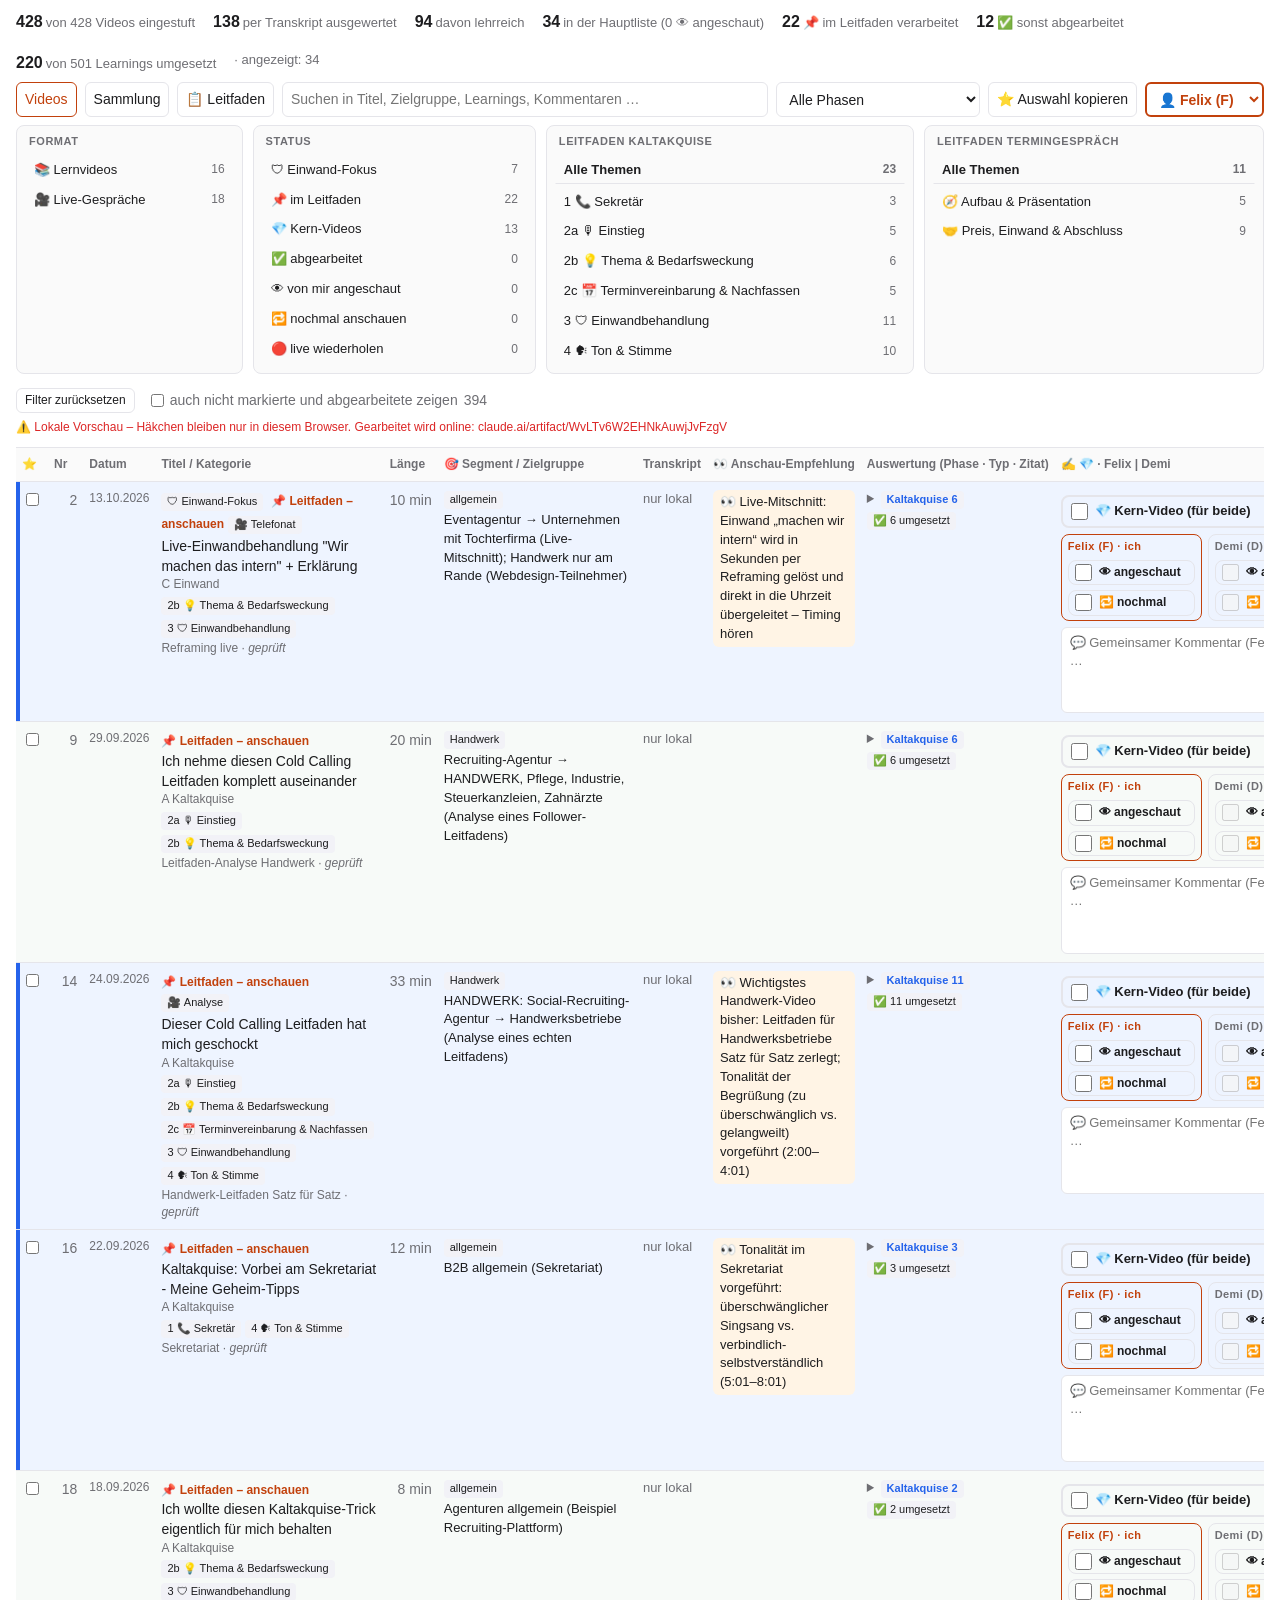
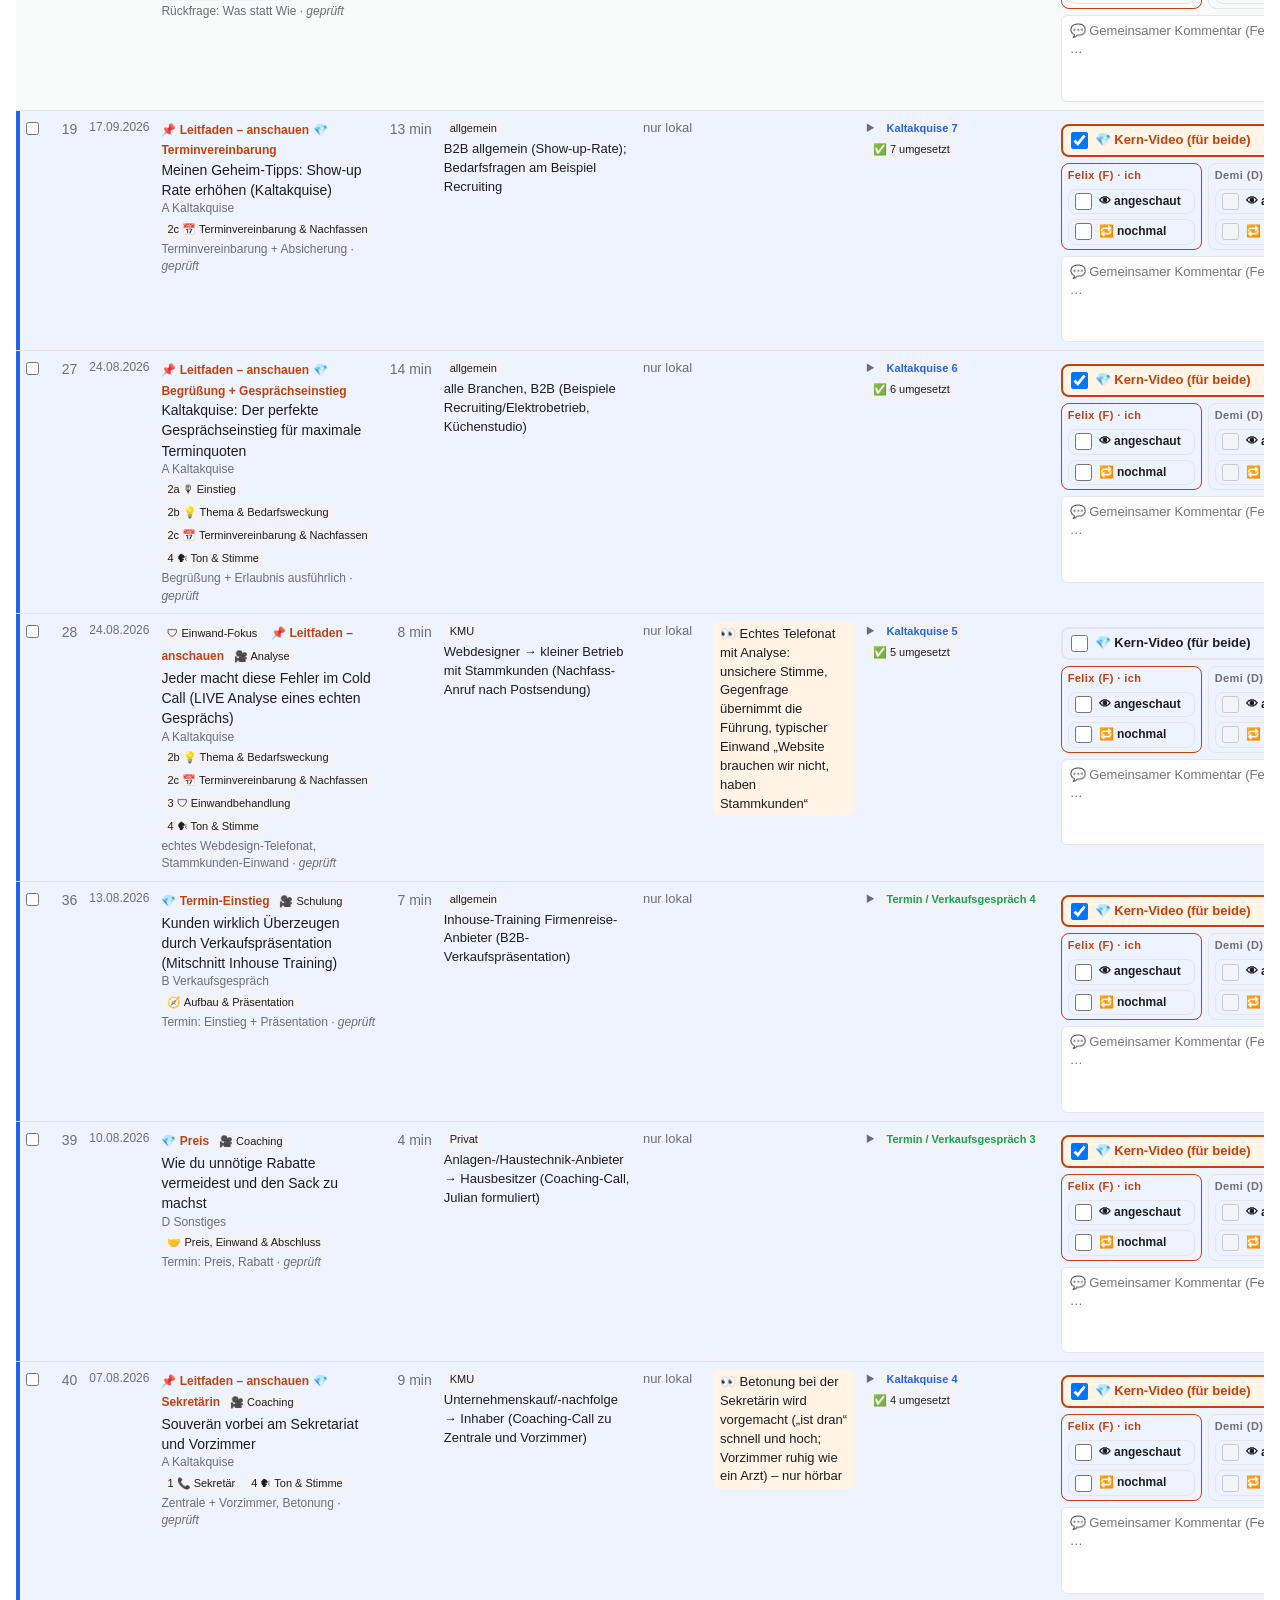
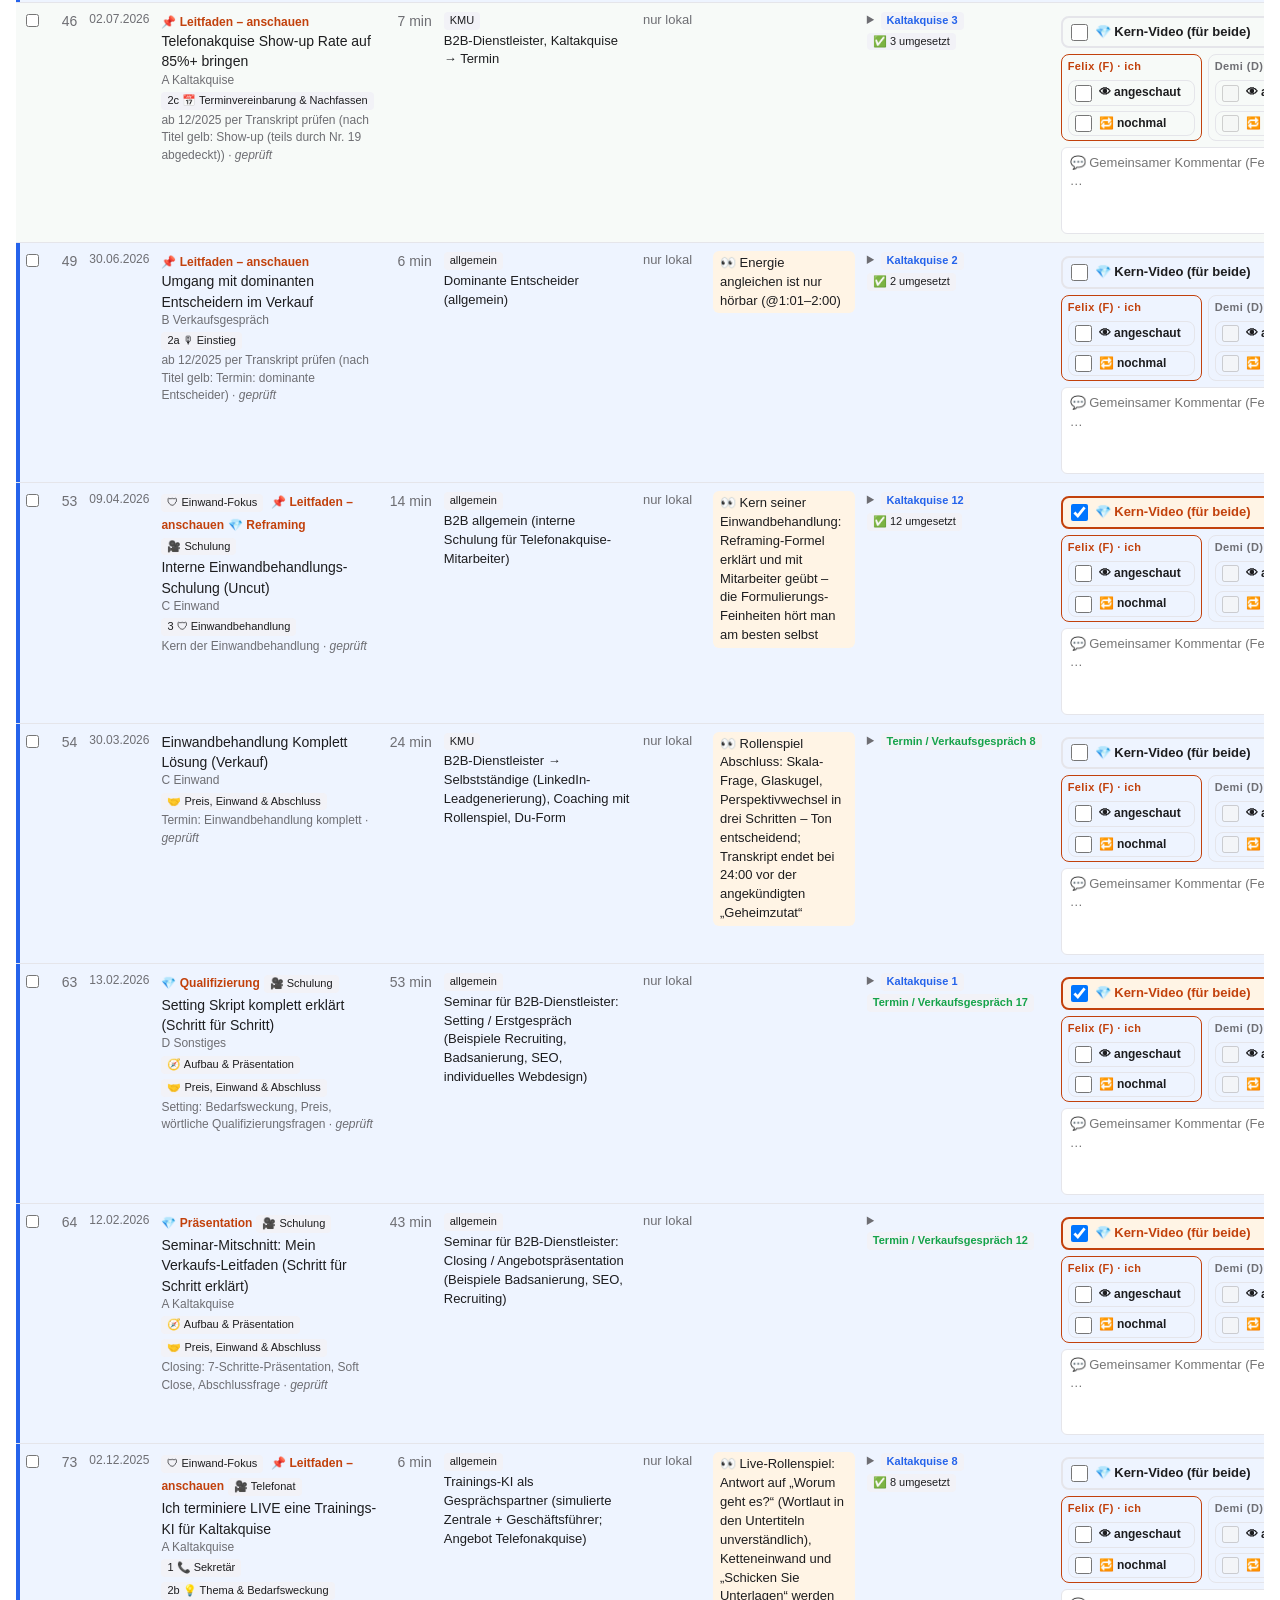
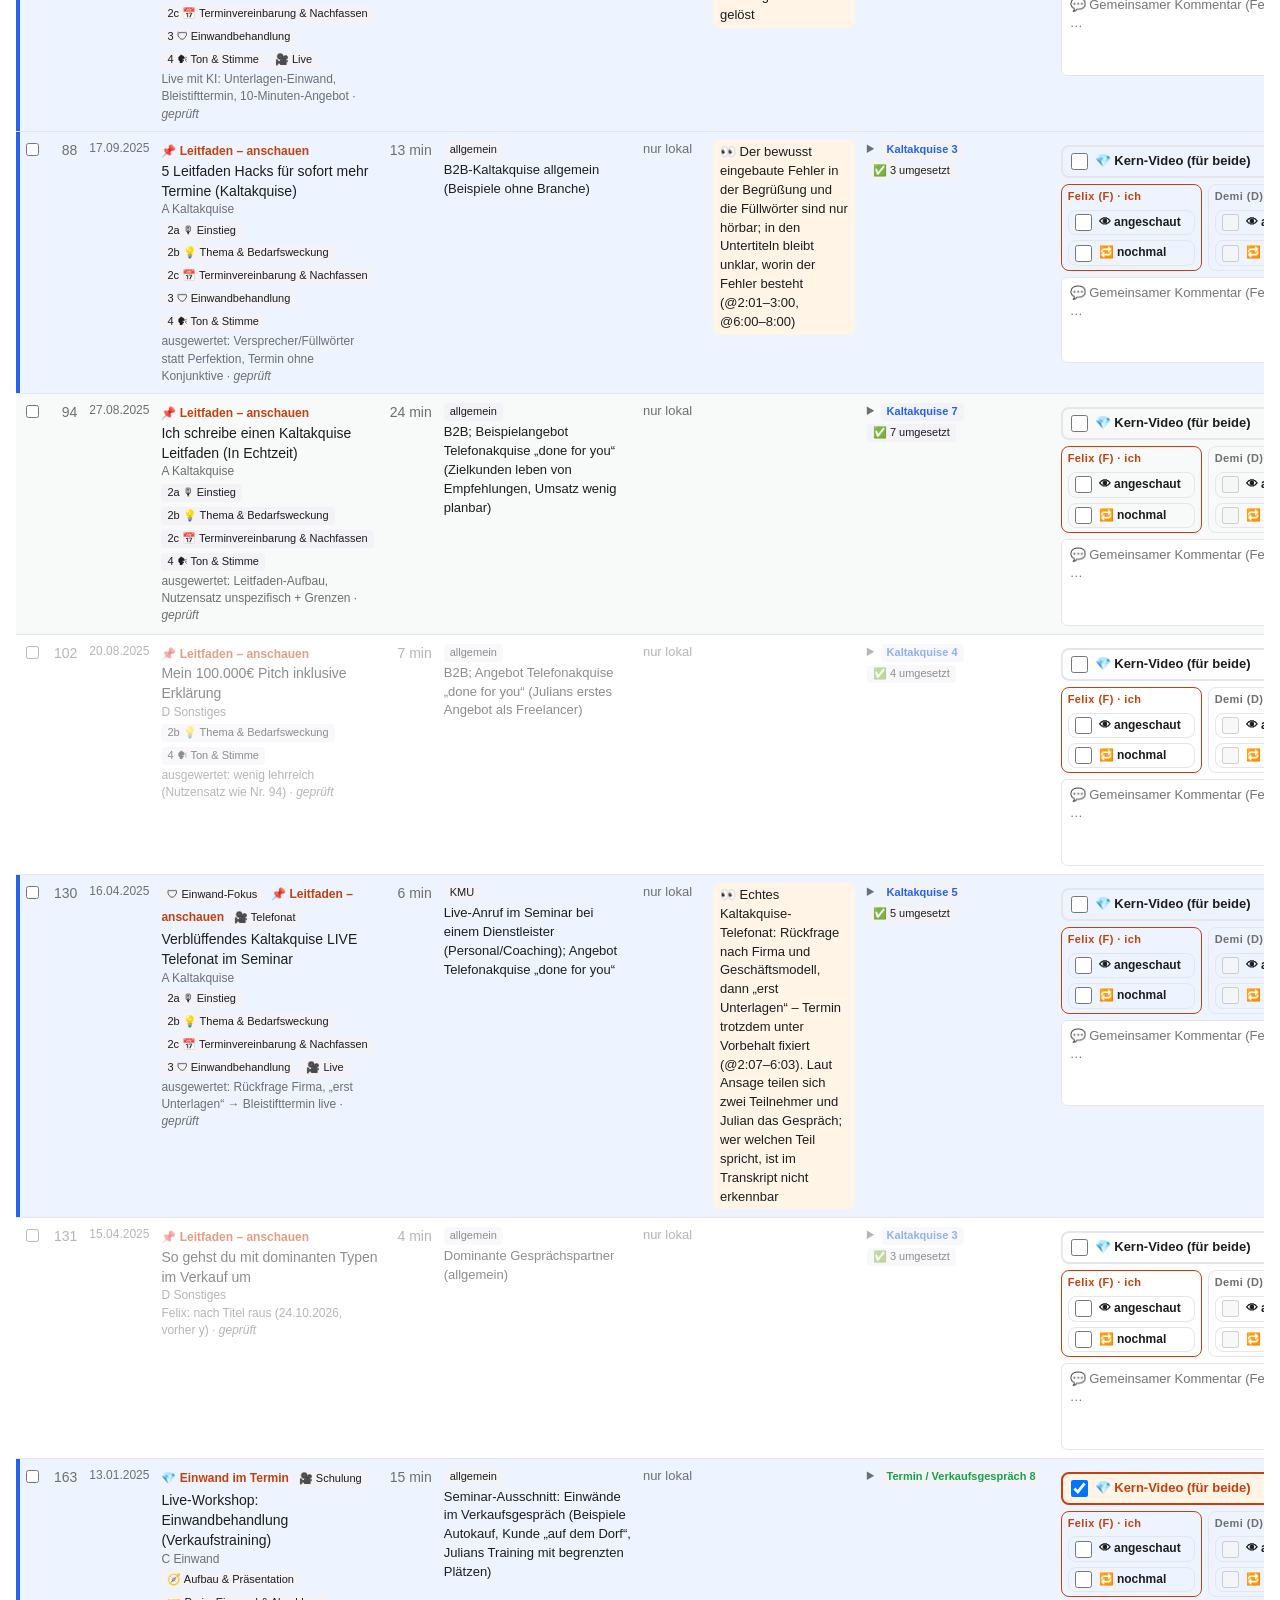
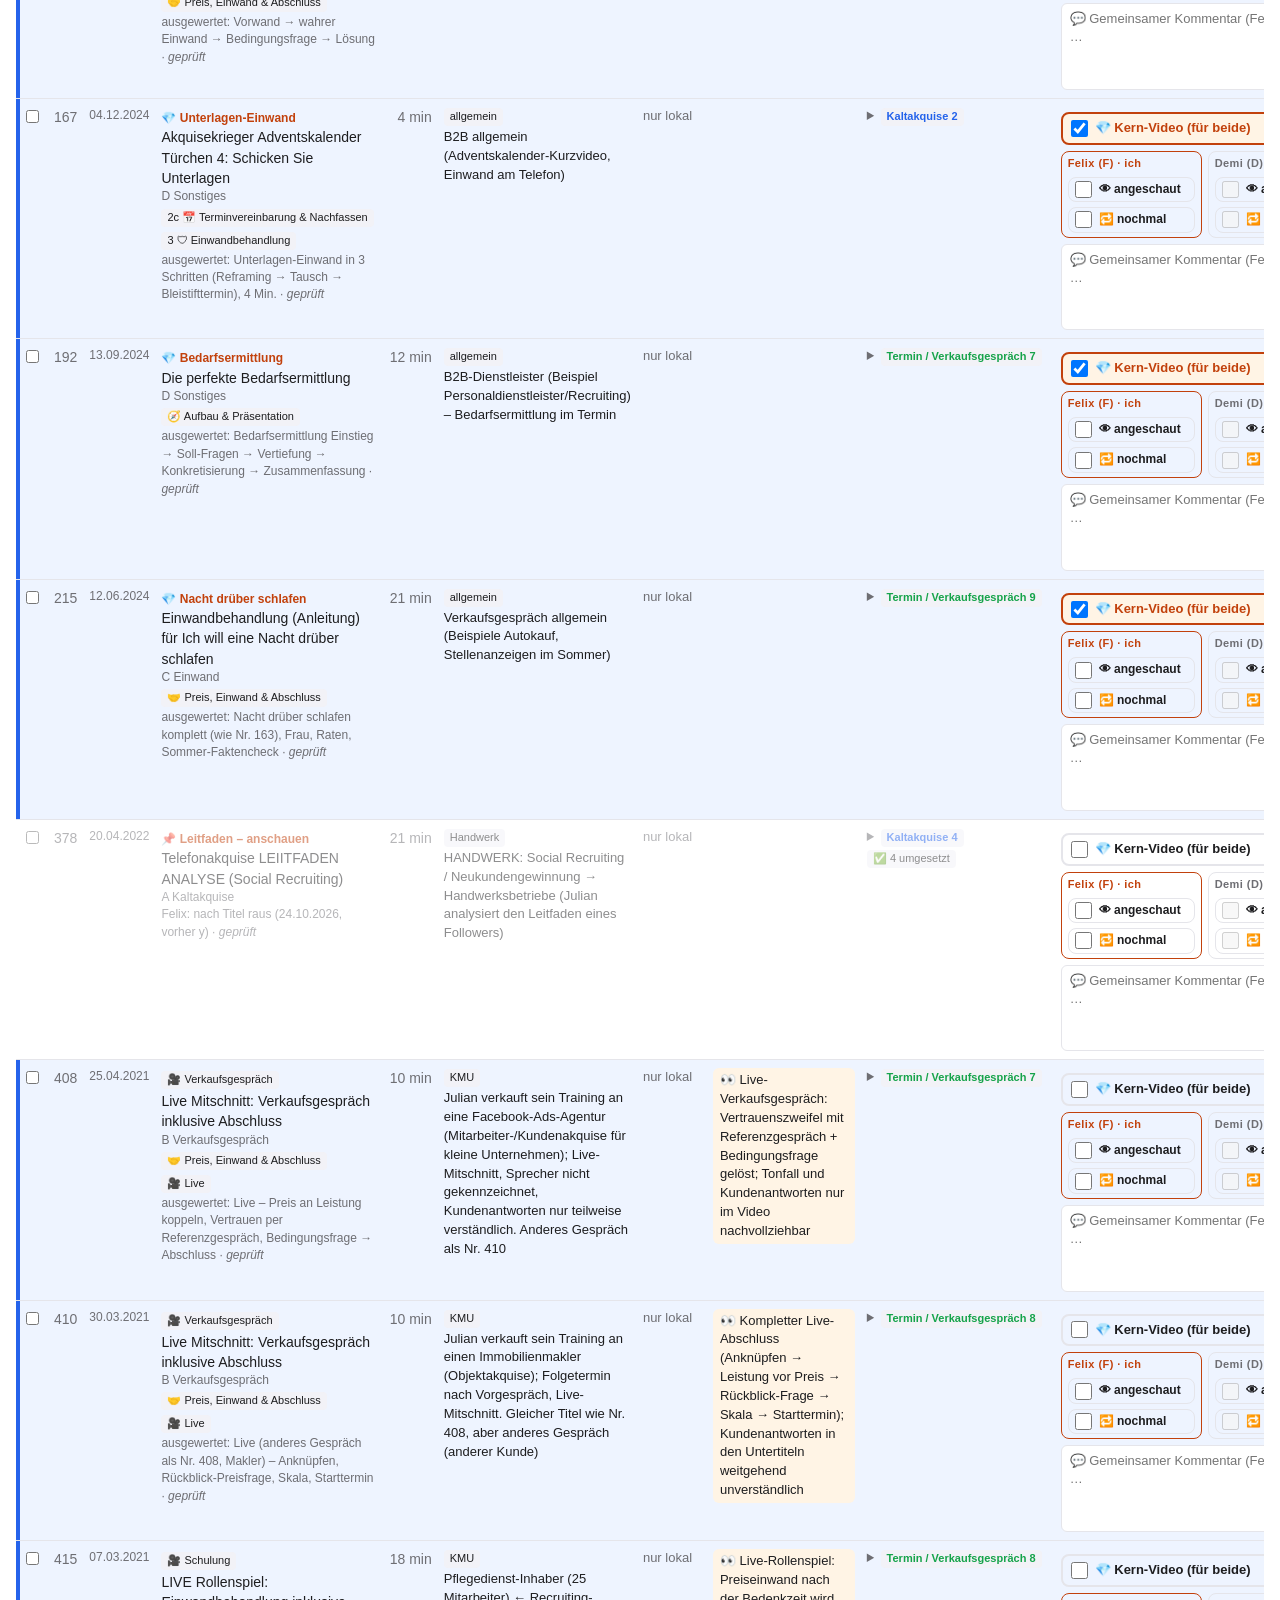
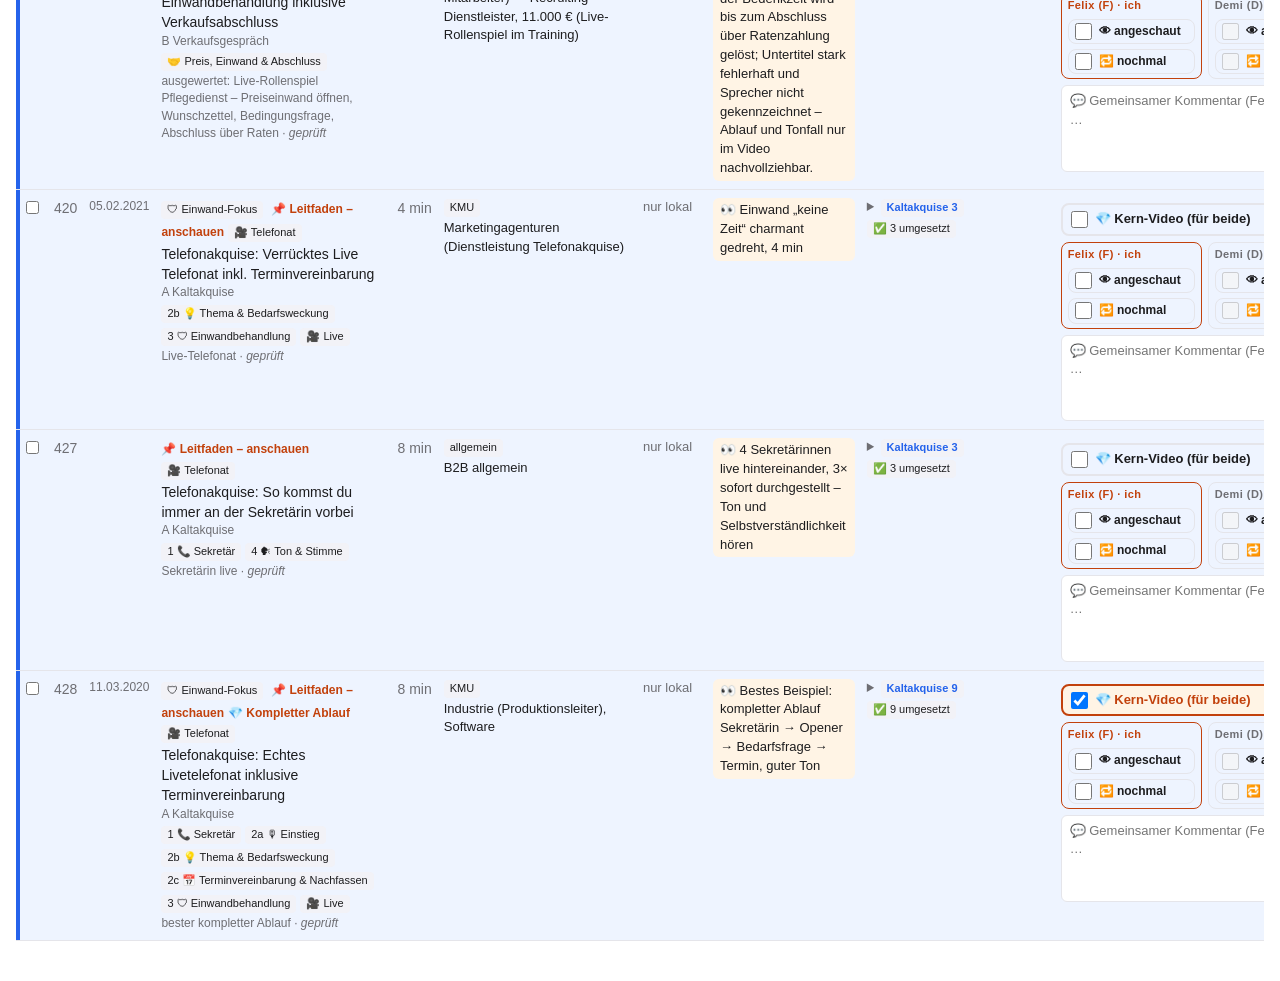
==== commit 6ae8638d: "feat(sales): secretary wait cue, green reply triggers, mobile reach reply Co-Authored-By: Claude Opu" ====
--- a/sales_learning/mahnken-videos/uebersicht.html
+++ b/sales_learning/mahnken-videos/uebersicht.html
@@ -41,7 +41,7 @@
 .thm{display:flex;gap:6px;flex-wrap:wrap;align-items:center;margin-top:8px}.thm button{padding:3px 8px;font-size:12px}.thm .seen{margin:0 0 0 6px}.lf{font-size:15px;line-height:1.55}.lf h1{font-size:22px;margin:8px 0}.lf h2{font-size:19px;margin:28px 0 6px;padding-top:12px;border-top:1px solid var(--line)}.lf h3{font-size:15px;margin:16px 0 4px;color:var(--mut)}.lf p{margin:4px 0}.lf p.b{margin-left:18px;text-indent:-12px}.lf p.b::before{content:"• "}
 .kh{font-size:11px;text-transform:uppercase;letter-spacing:.04em;color:var(--mut)}
 /* Leitfaden: gesprochene Sätze (grün) und Details, je Überschrift ein farbiger Block */
-.say{border-left:3px solid var(--t);background:var(--rgb);padding:6px 12px;margin:8px 0;border-radius:0 6px 6px 0}.say .kh{color:var(--t)}
+.say{border-left:3px solid var(--t);background:var(--rgb);padding:6px 12px;margin:8px 0;border-radius:0 6px 6px 0}.say .kh{color:var(--t)}.lf b.rx{color:var(--t)}.say .wt{color:var(--mut);font-style:italic}
 .kd{margin:10px 0 6px;font-size:14px;display:grid;grid-template-columns:repeat(3,minmax(0,1fr));gap:8px;align-items:start}
 .ew{margin:36px 0 8px;padding-top:12px;border-top:1px solid var(--line)}
 .ew .ewf{background:var(--rwb);border-left:3px solid var(--rw);border-radius:0 6px 6px 0;padding:6px 12px;margin:8px 0 12px;font-size:14px}
